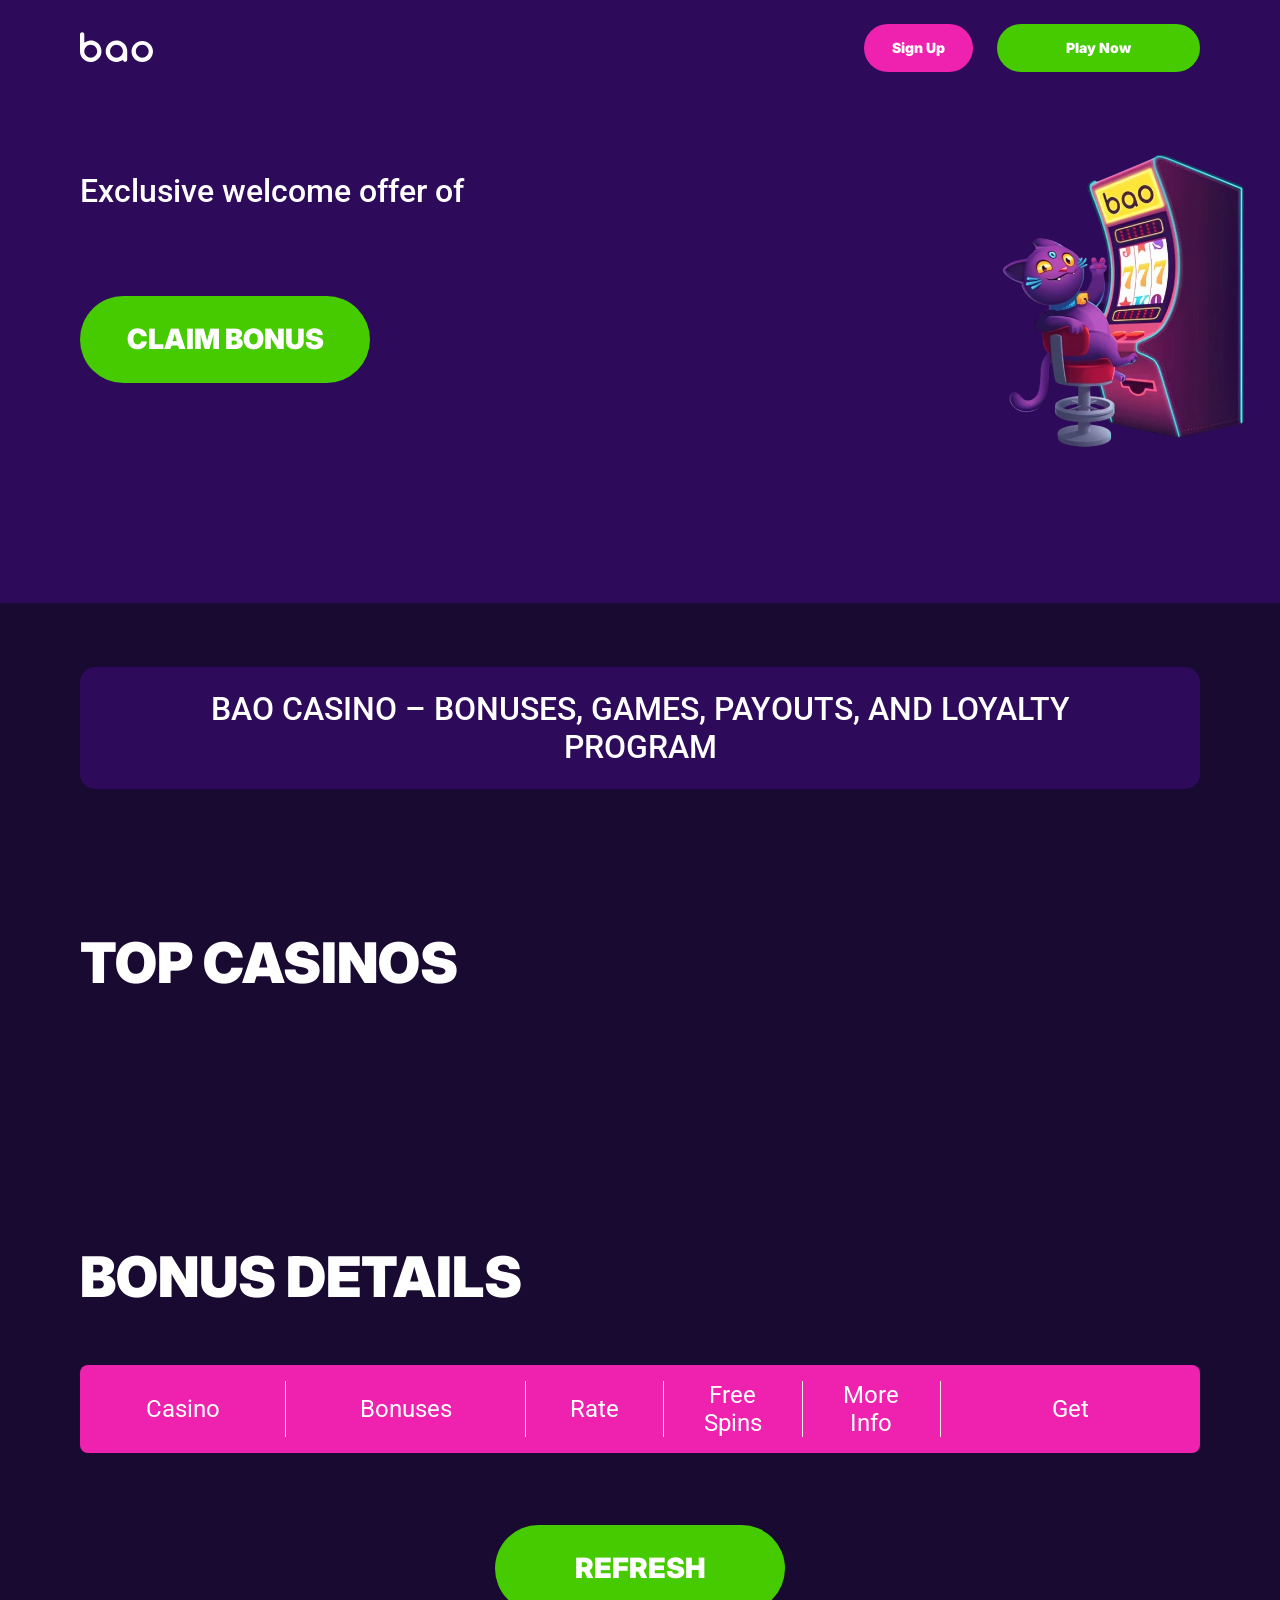
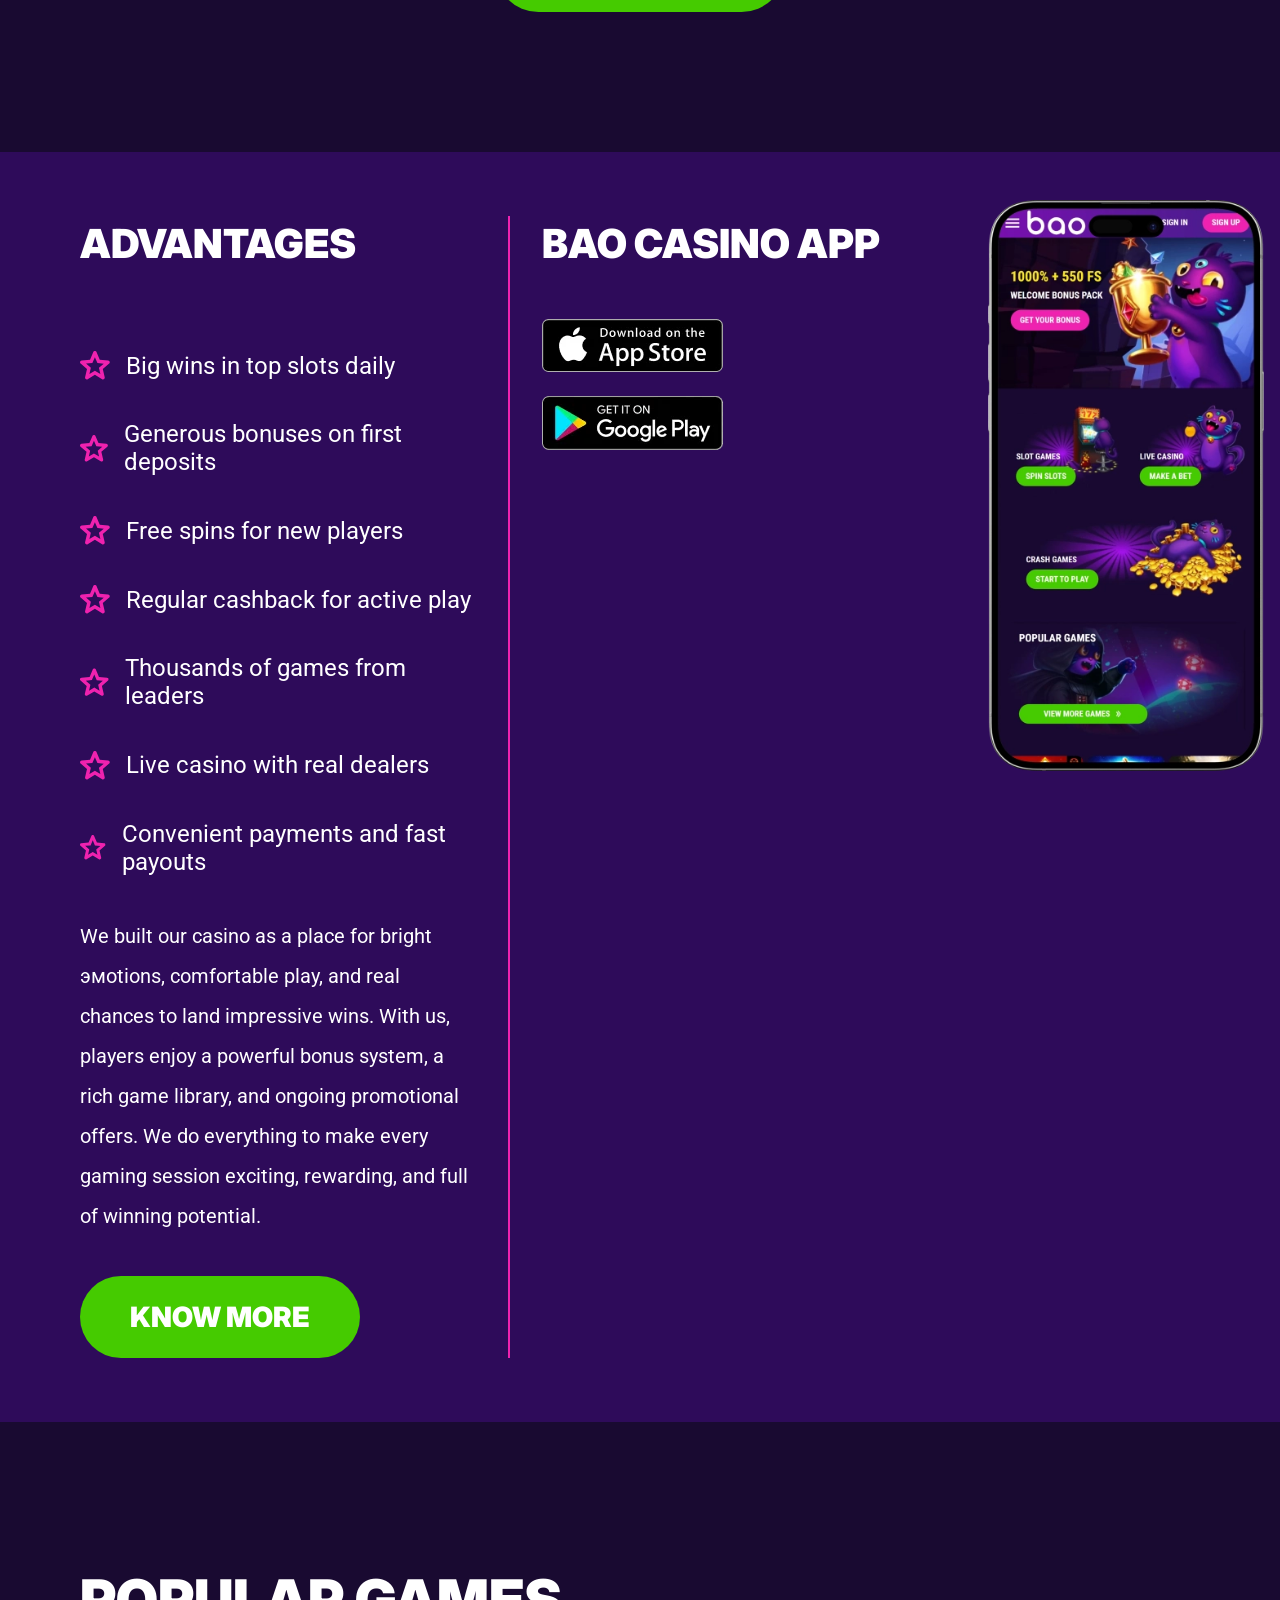
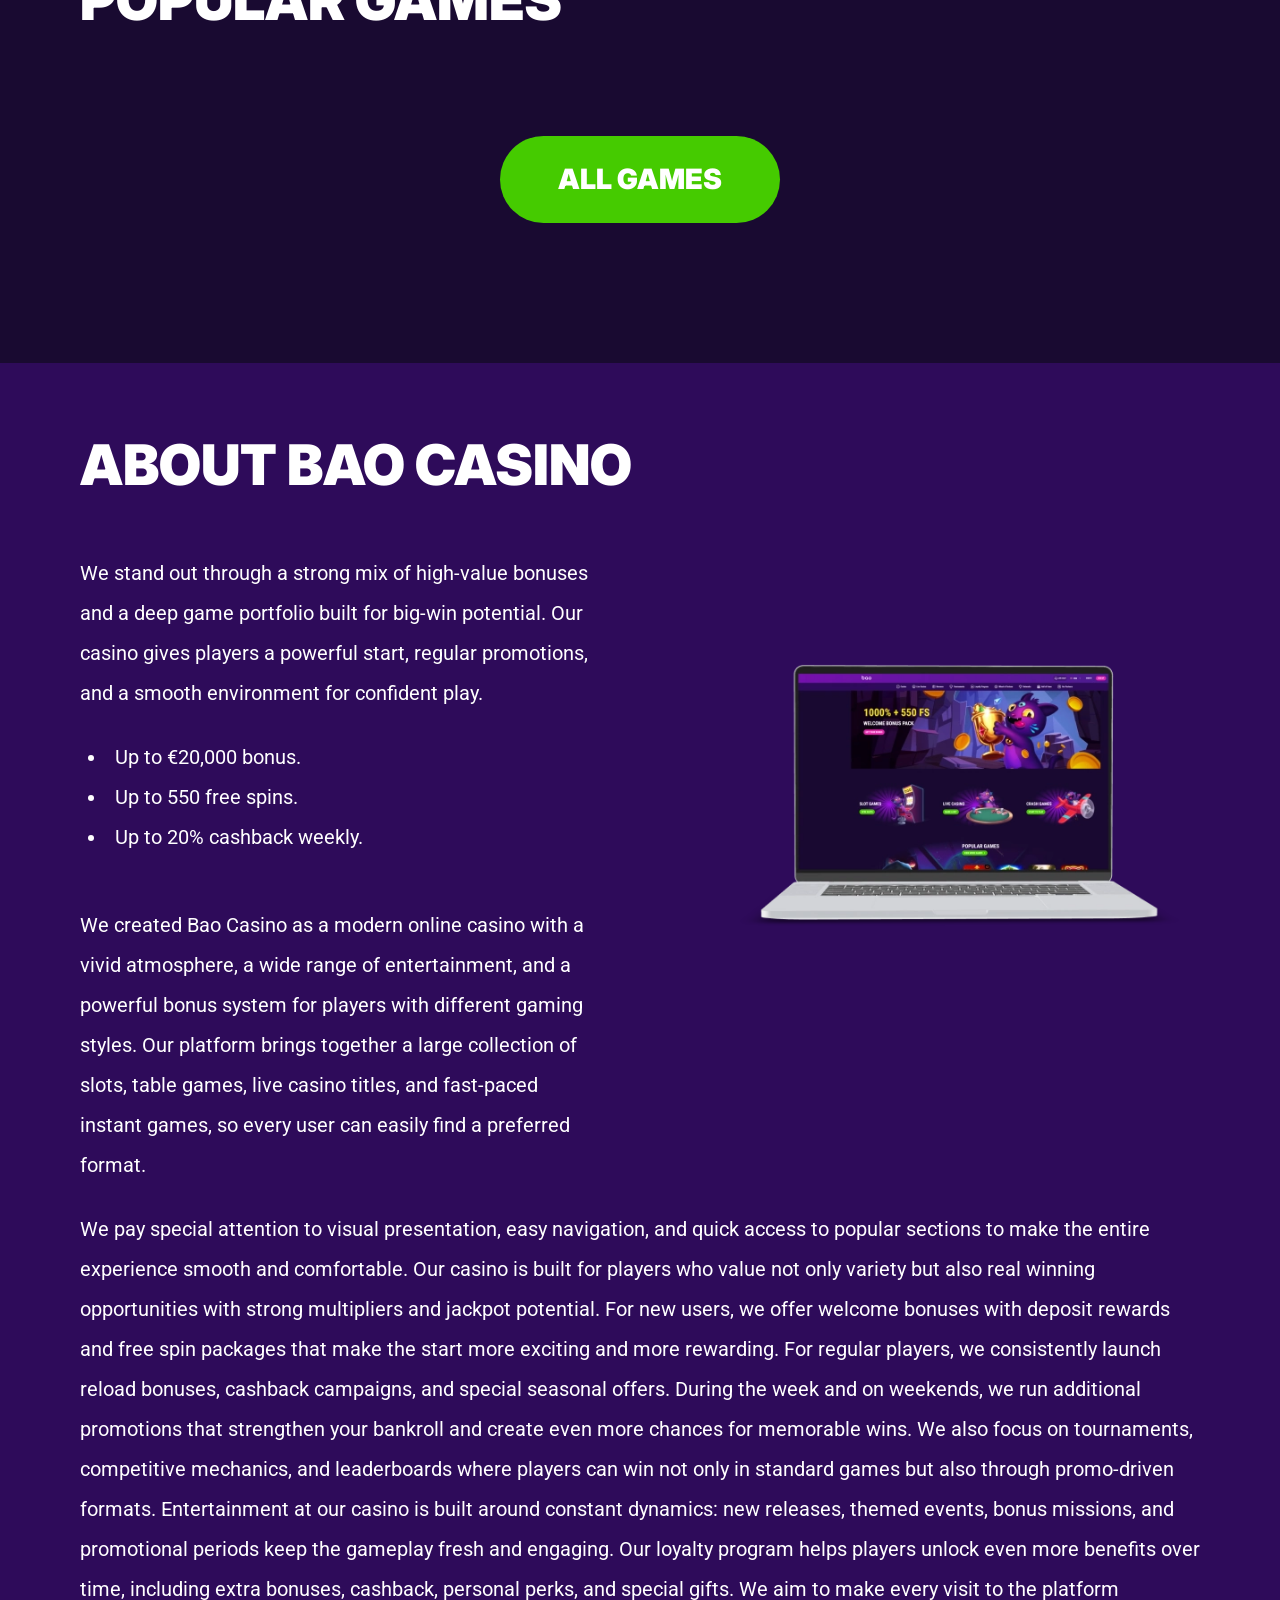
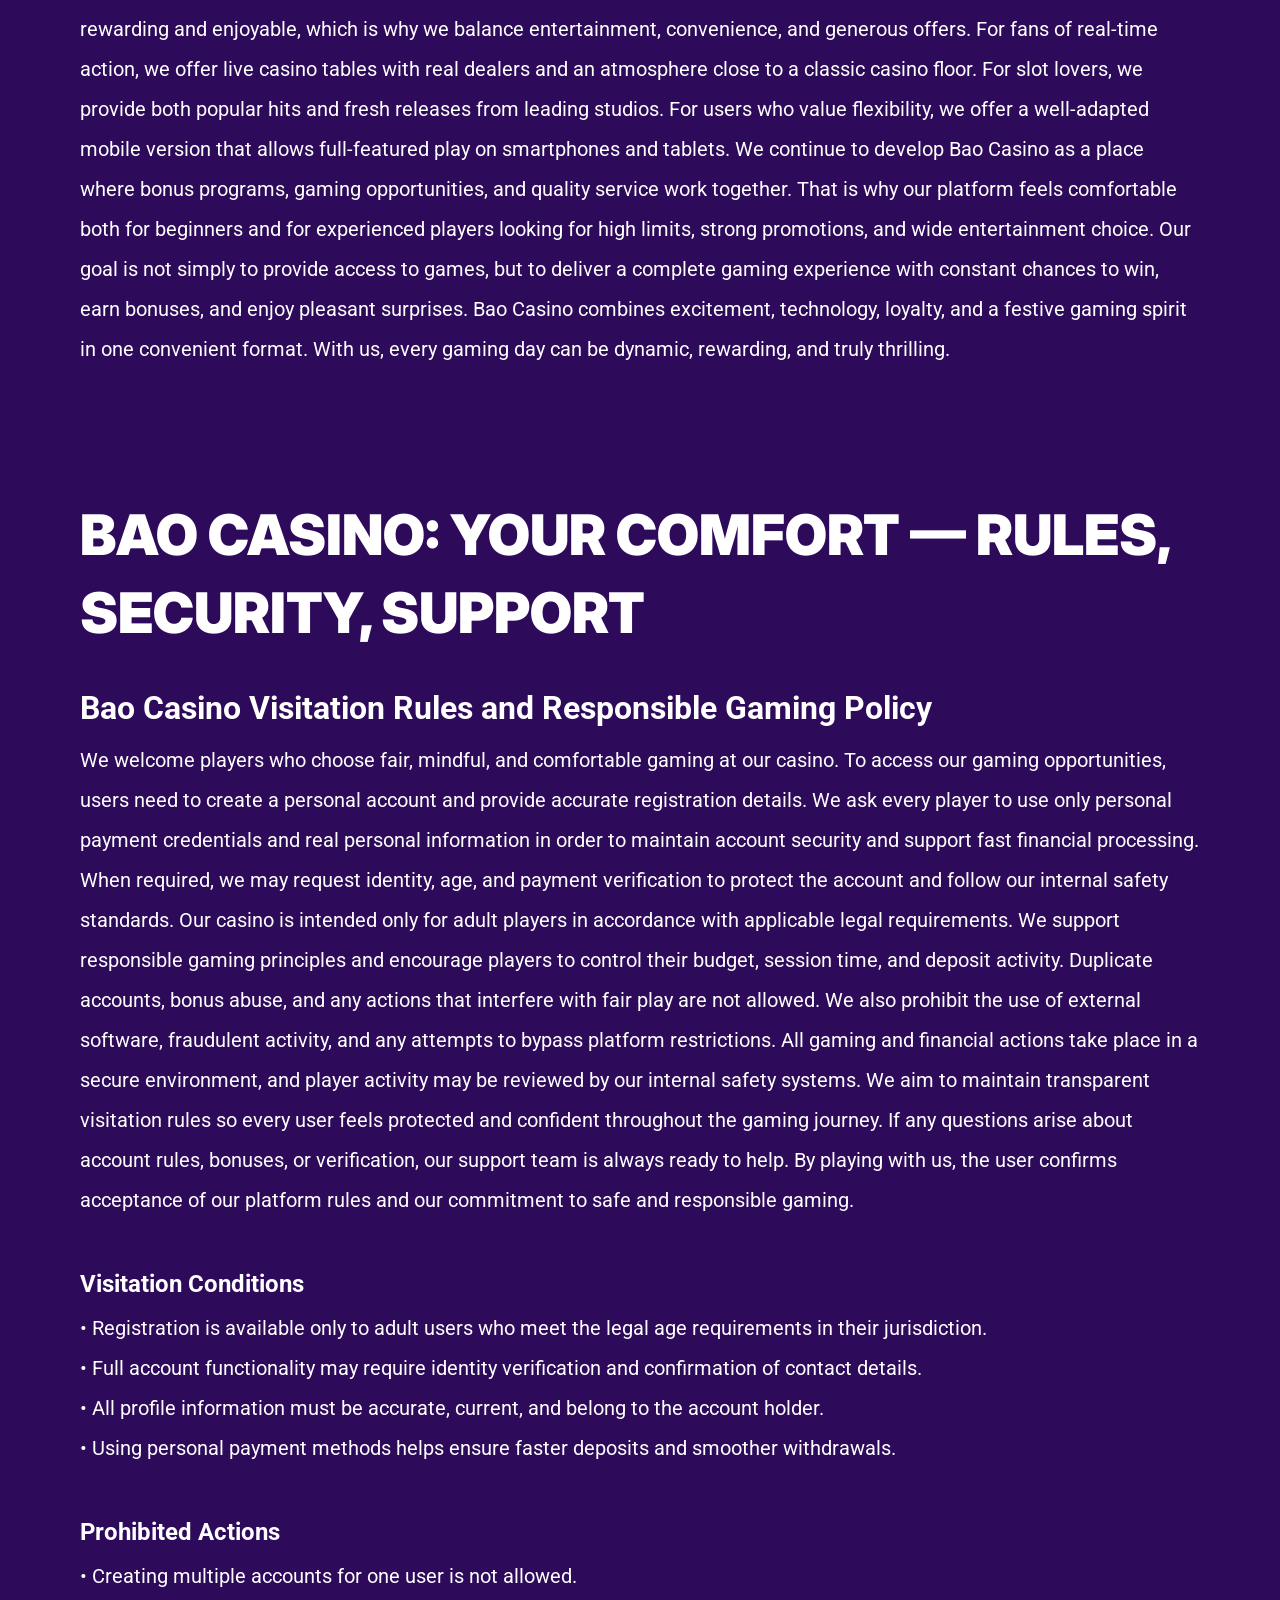
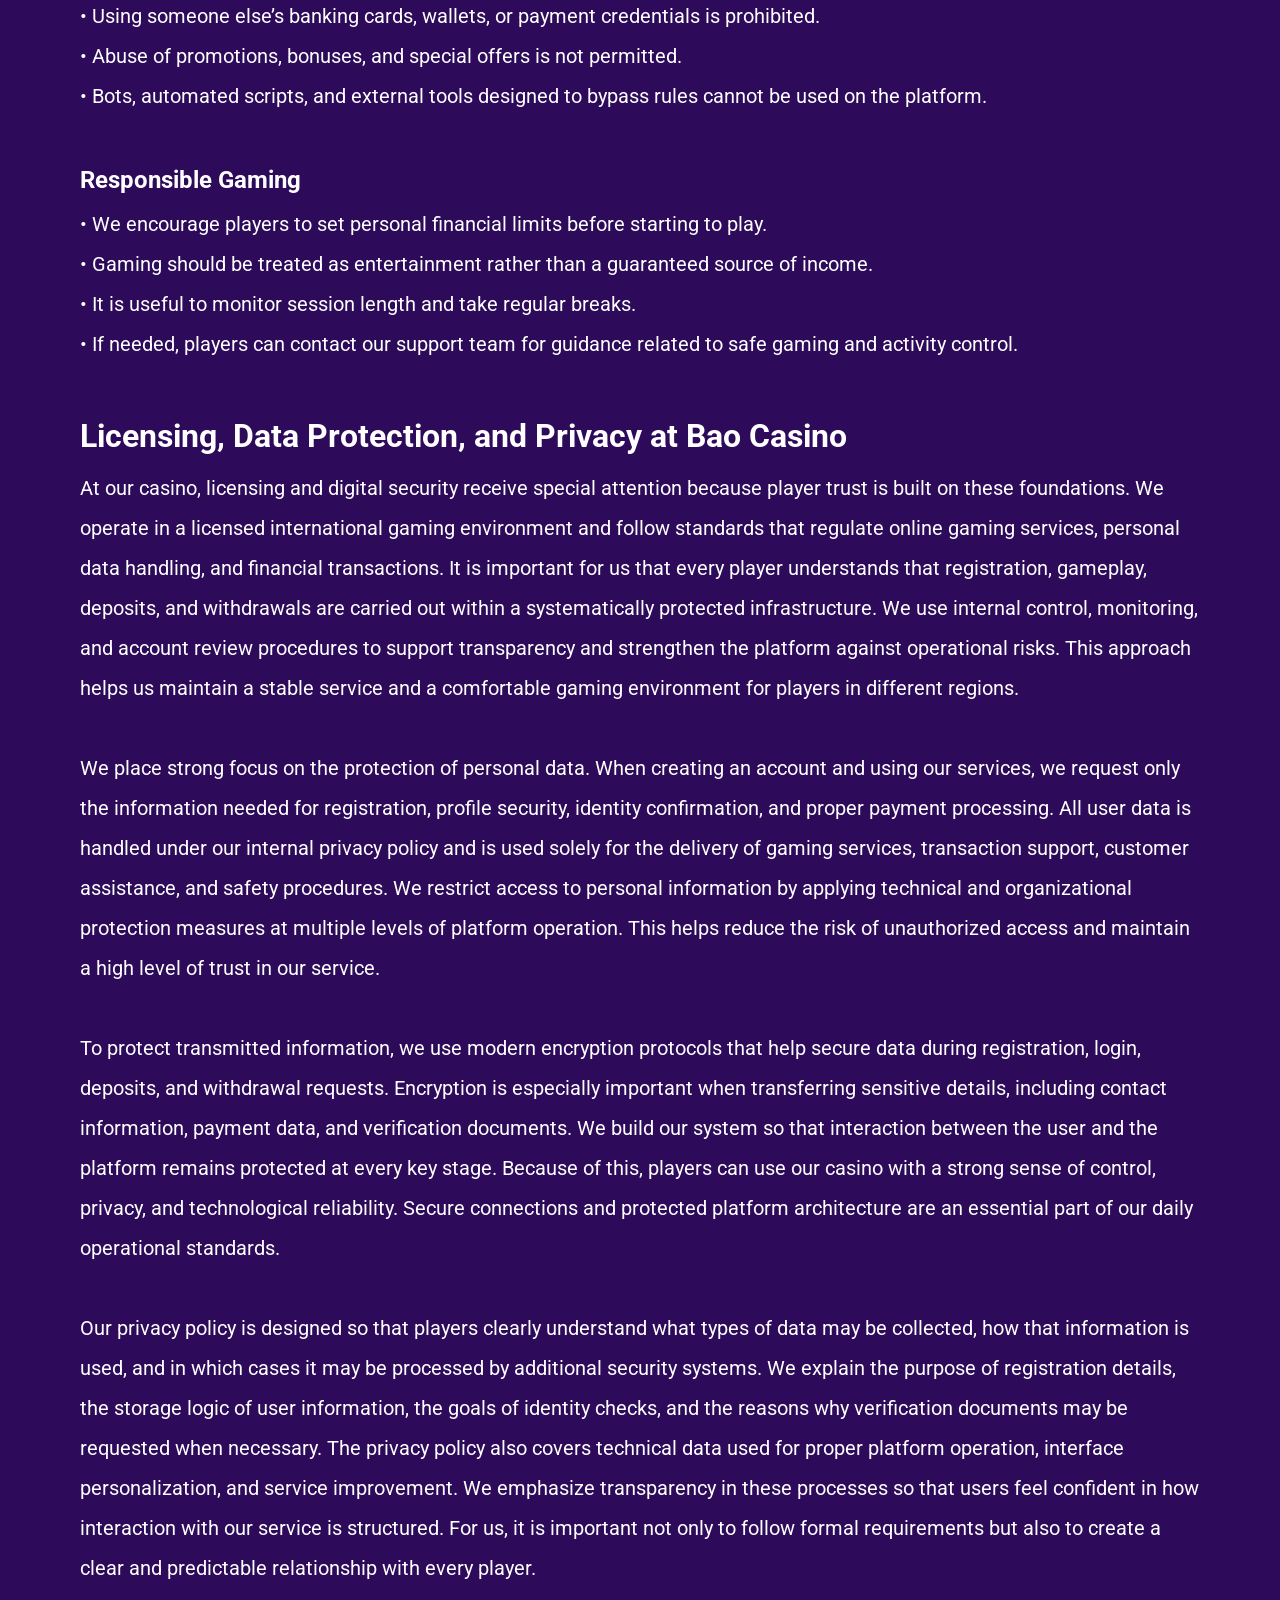
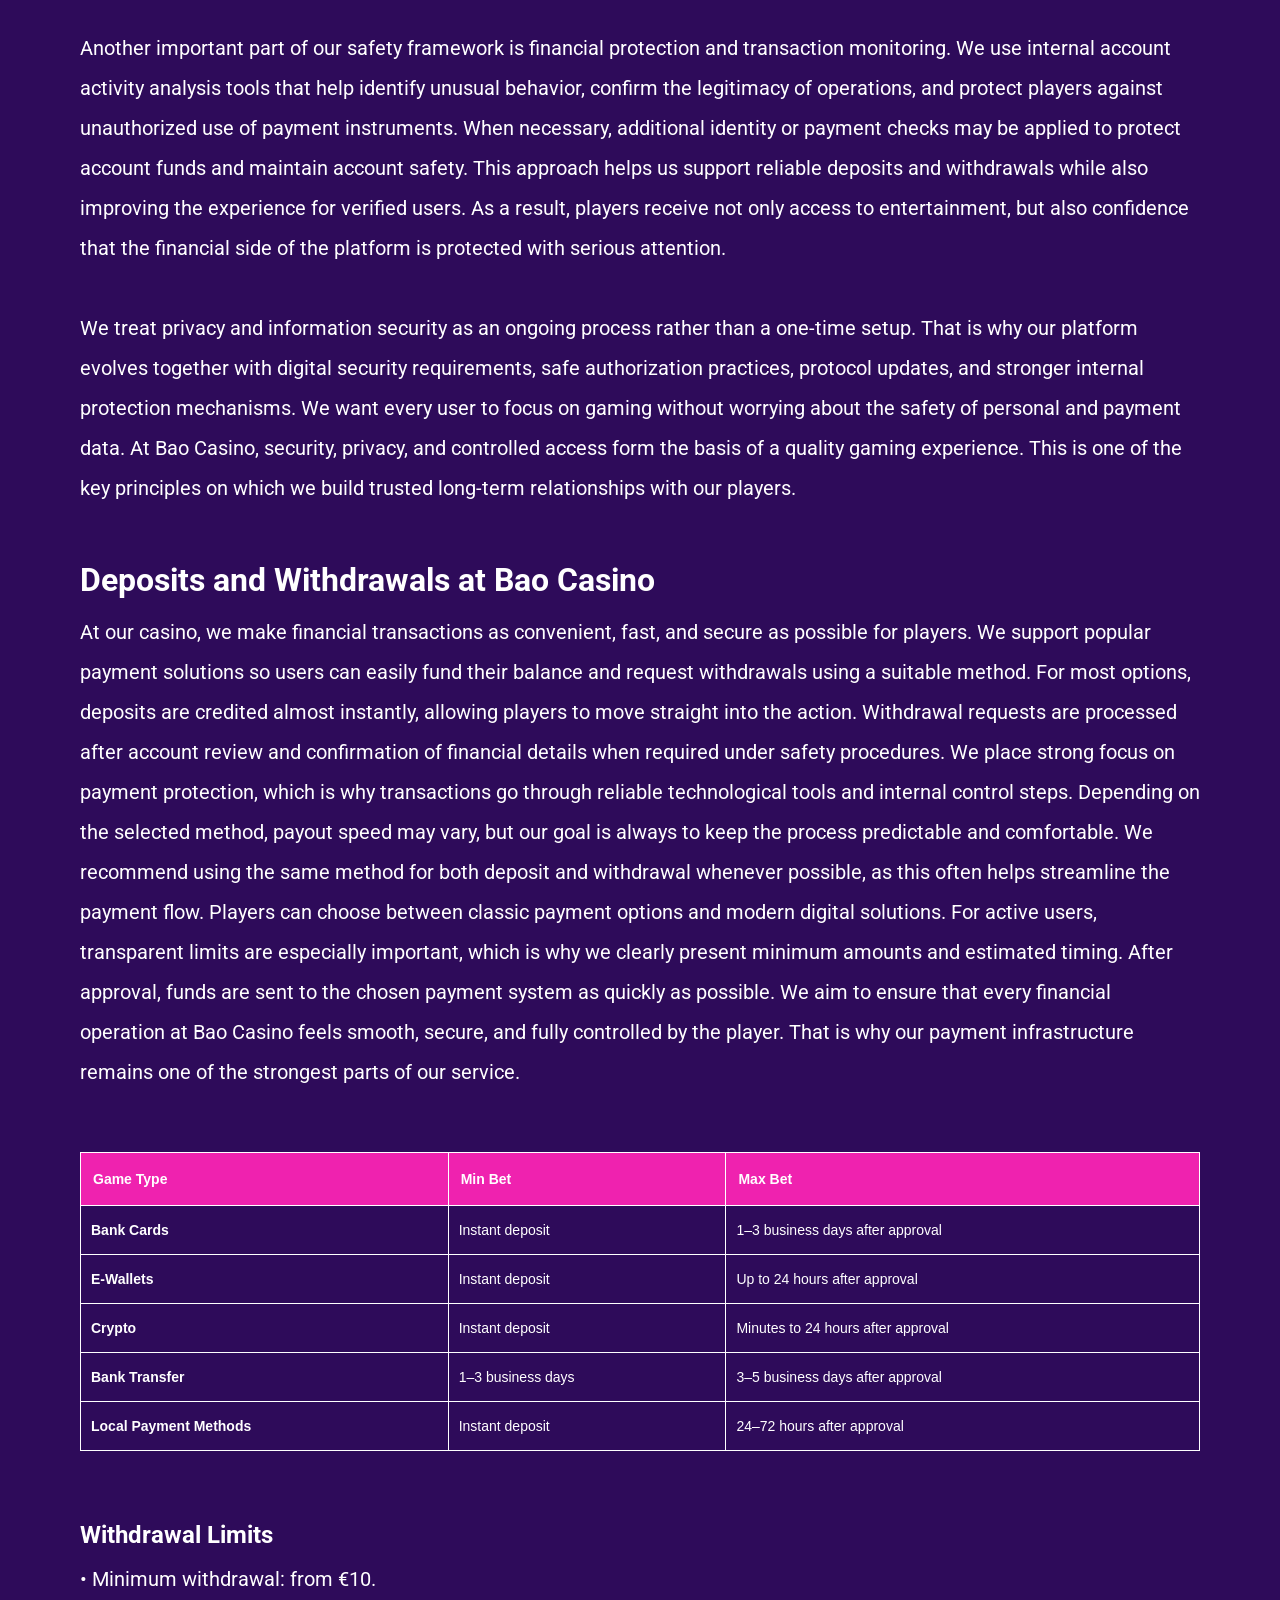
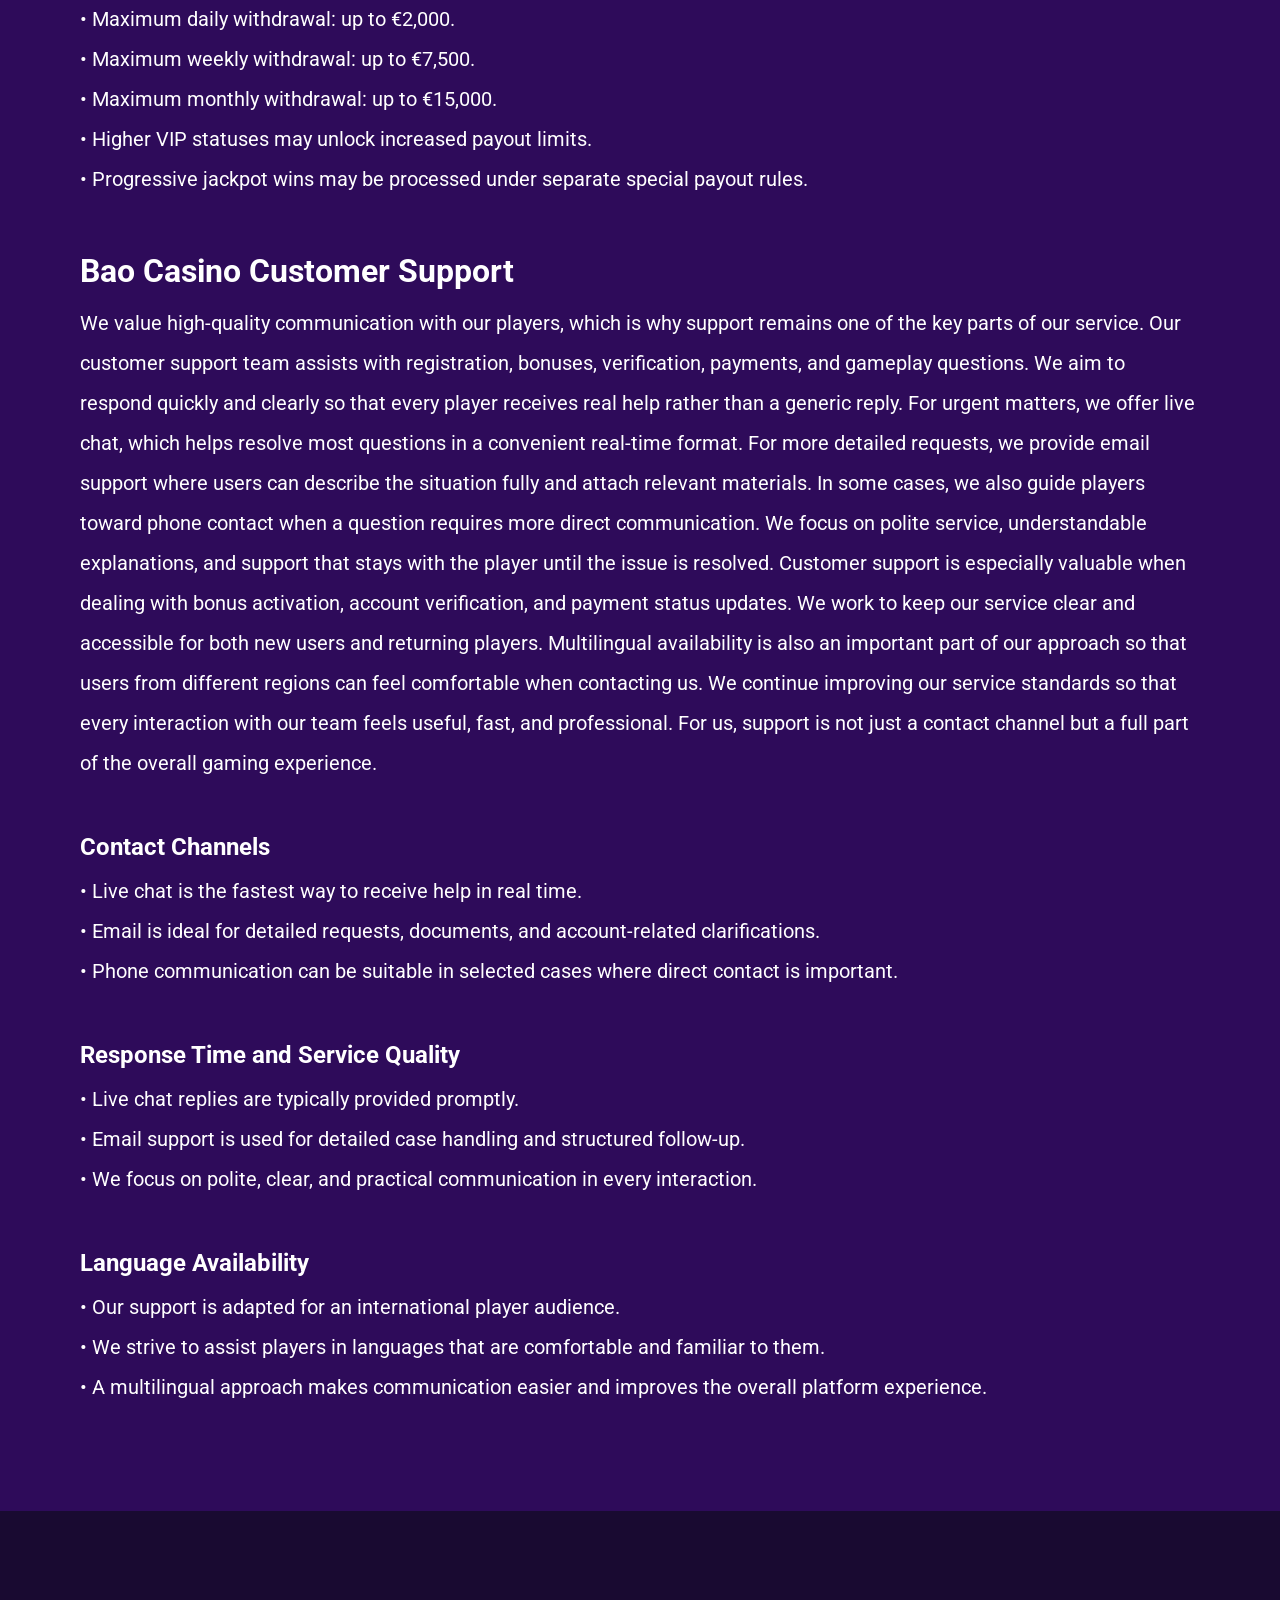
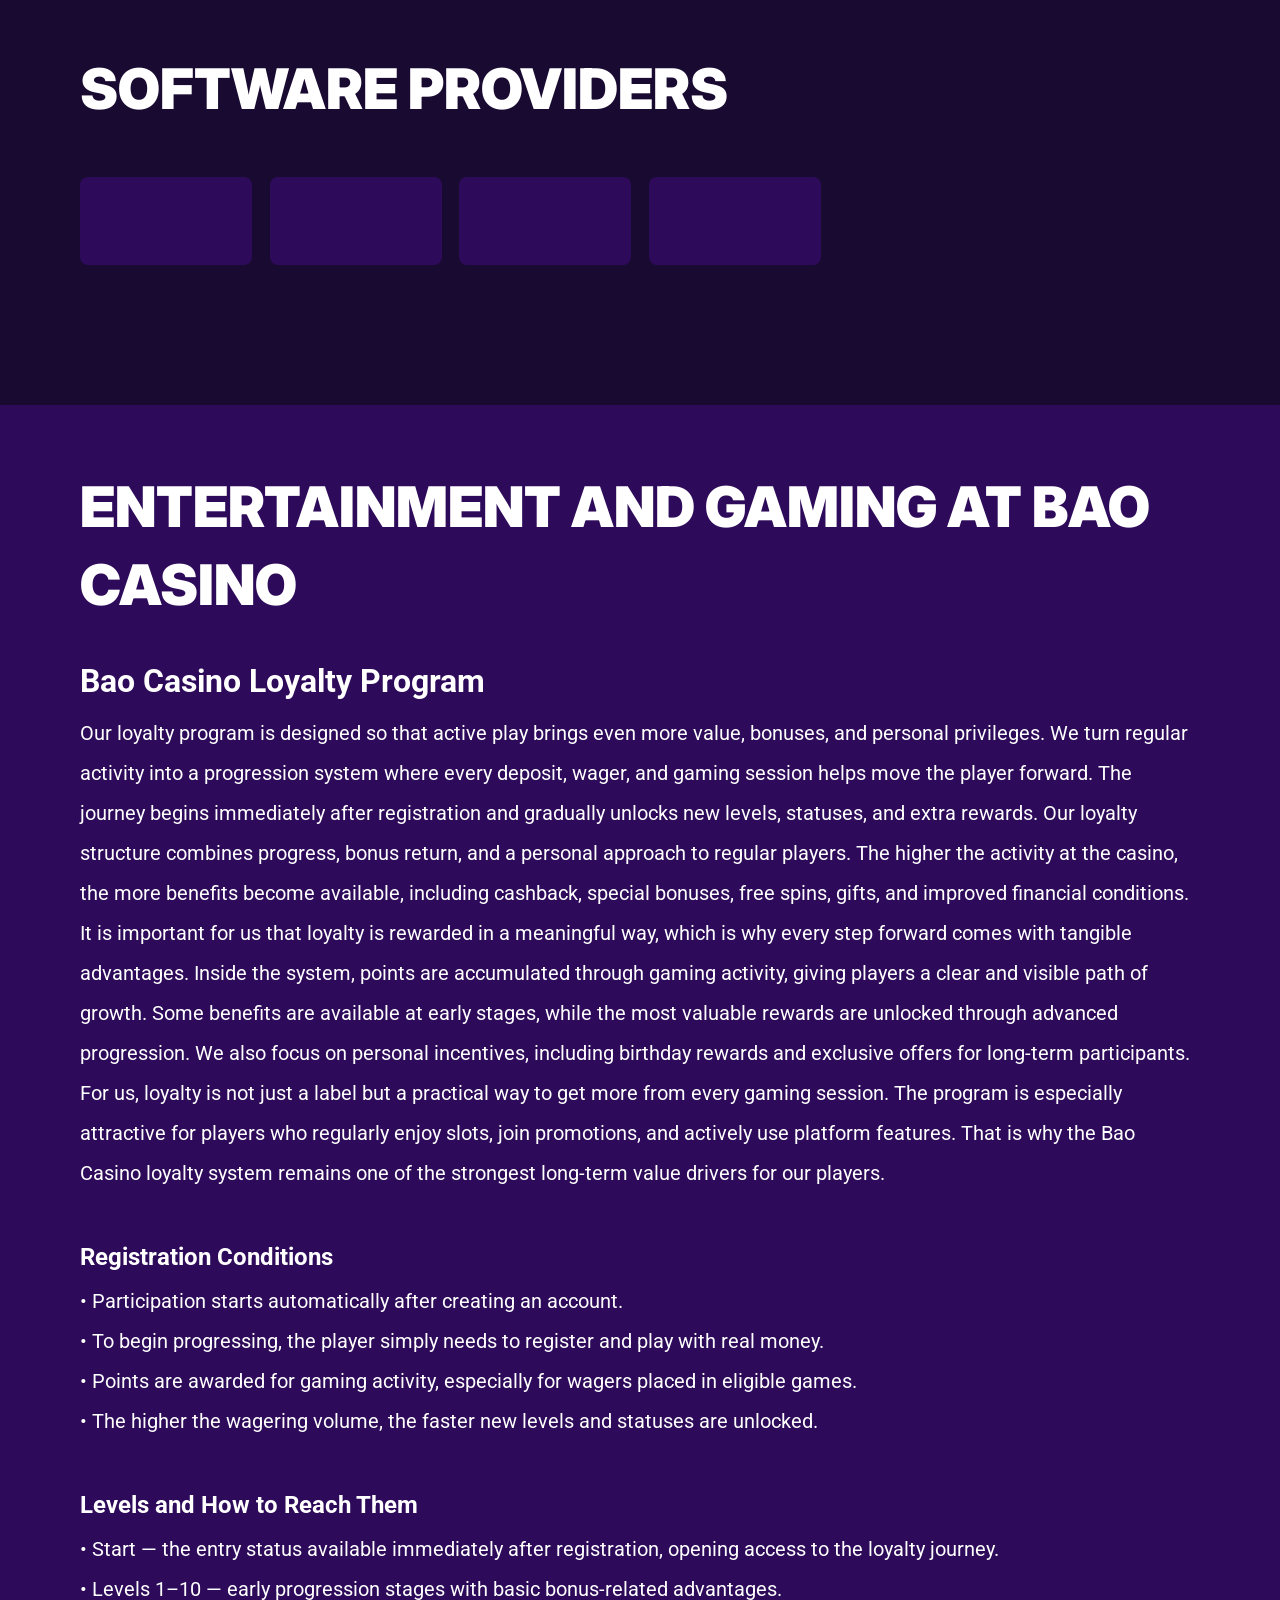
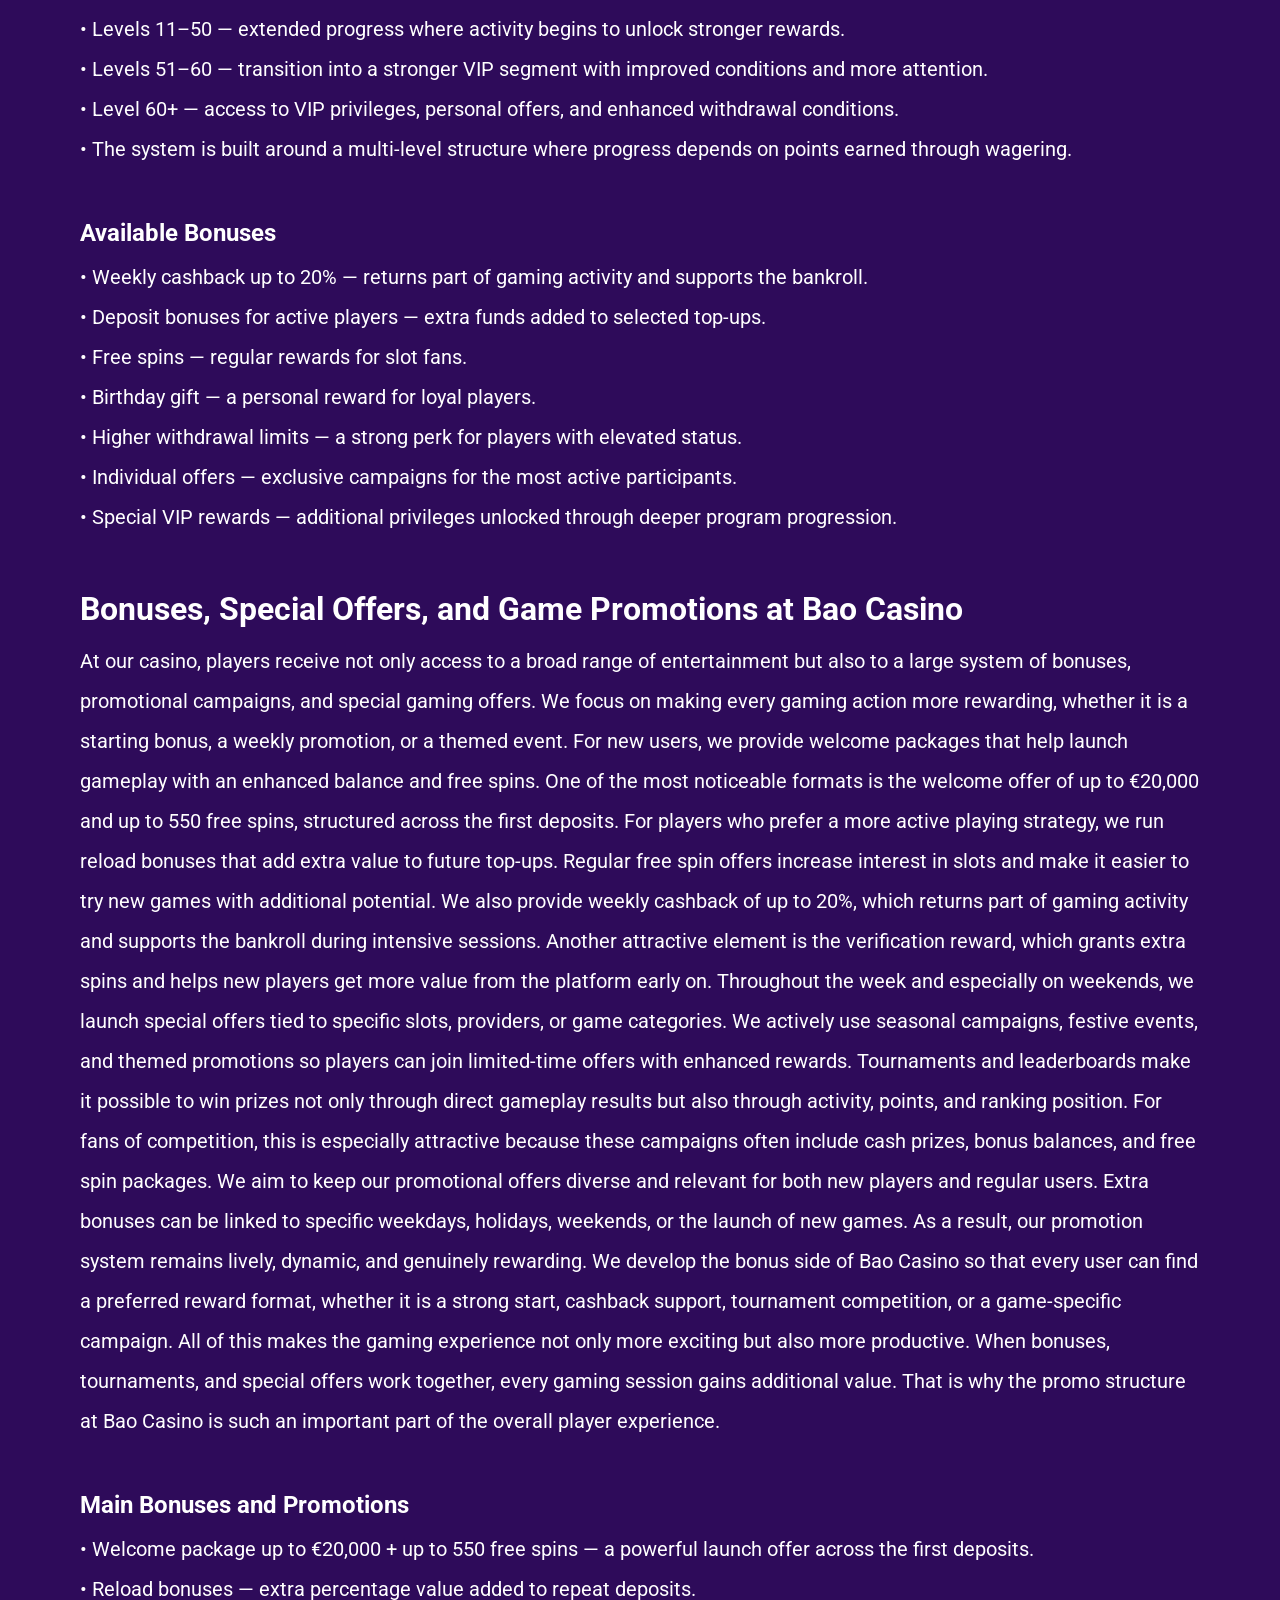
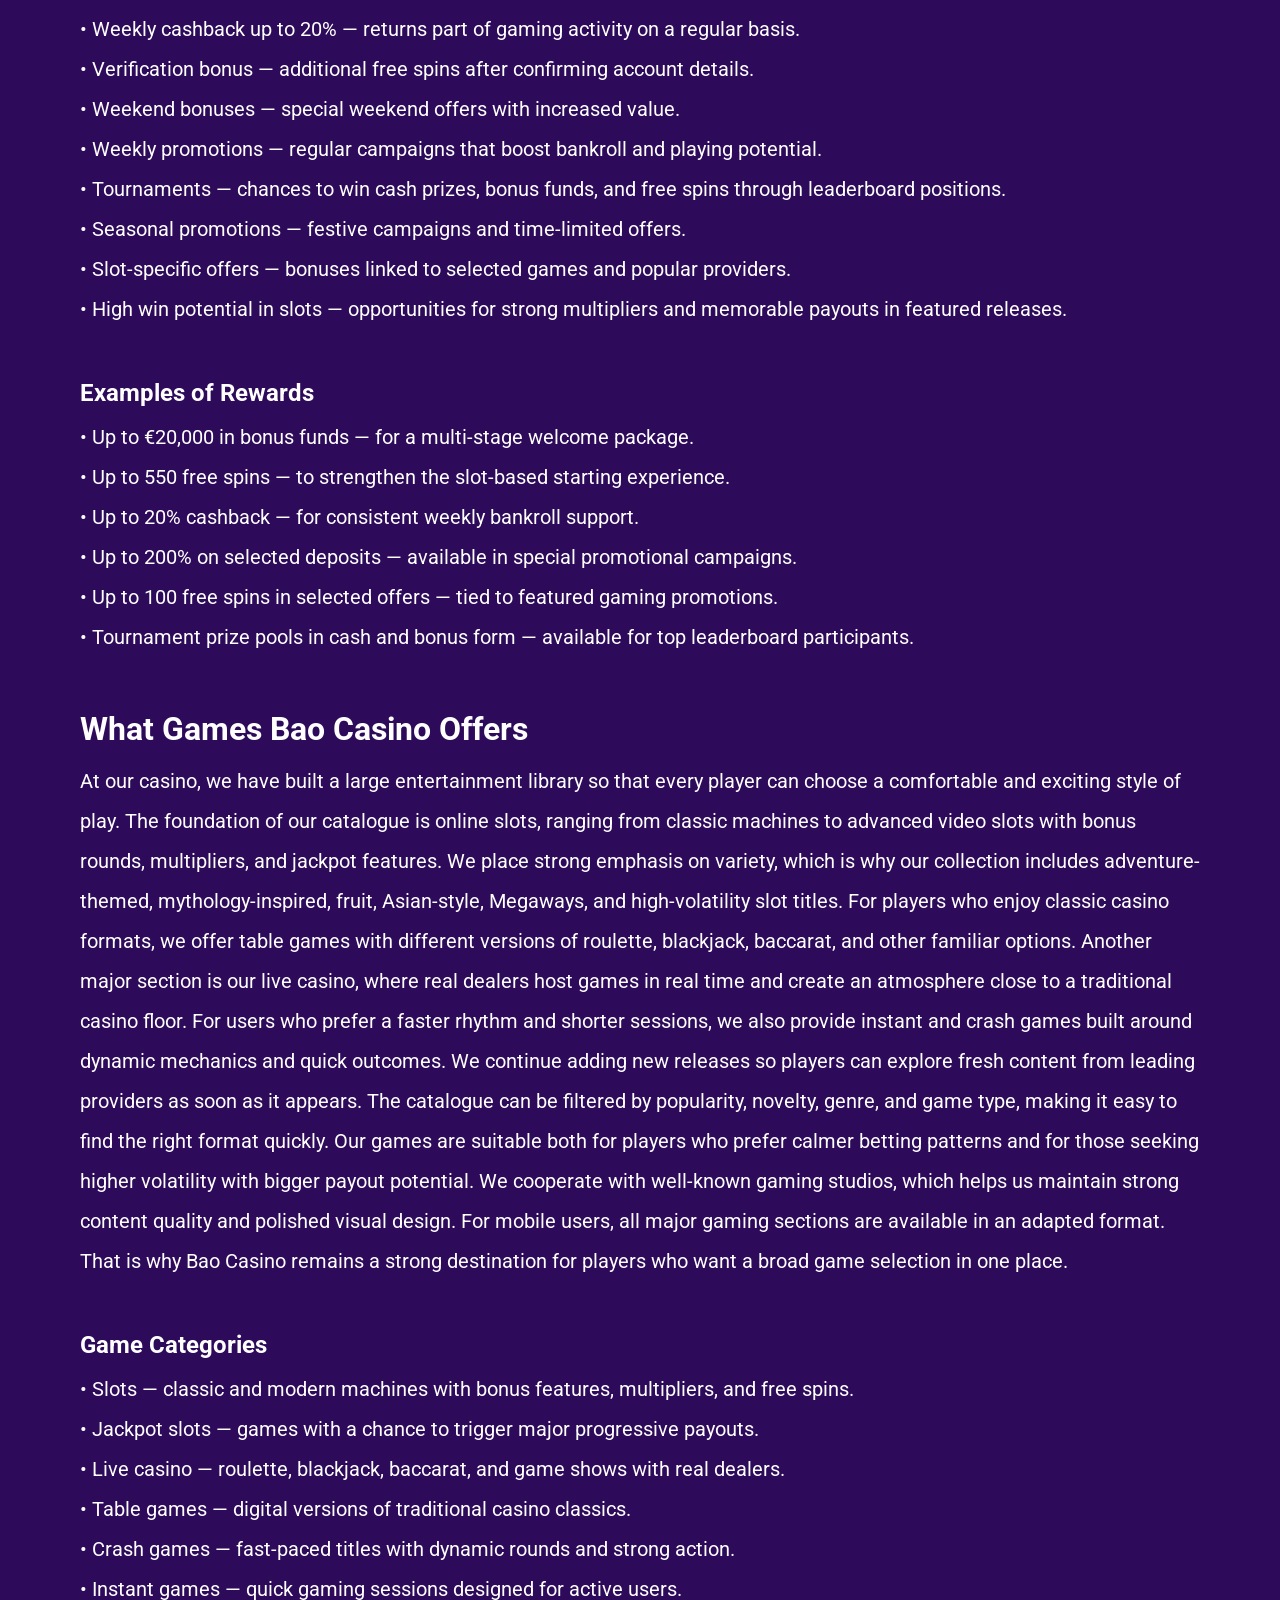
==== index.html @ bcca7039 "Site update" ====
<!DOCTYPE html>
<html lang="en-CA">

<head>
    <meta charset="utf-8">

    <script src="./index.js"></script>

    <link rel="manifest" href="./manifest.json">

    <link rel="preconnect" href="https://fonts.googleapis.com" />
    <link rel="preconnect" href="https://fonts.gstatic.com" crossorigin />

    <!-- Google Fonts -->
    <link
            href="https://fonts.googleapis.com/css2?family=Inter:wght@300;400;500;600;700&display=swap"
            rel="stylesheet"
    />
    <!-- Google Fonts -->

    <!-- Google Fonts -->
    <link
            href="https://fonts.googleapis.com/css2?family=Roboto:wght@300;400;500;600;700&display=swap"
            rel="stylesheet"
    />

    <meta name="viewport" content="width=device-width, initial-scale=1, minimum-scale=1, maximum-scale=2">
    <link rel="preload" as="image" href="_assets/images/1773144891-logo-19.svg" fetchpriority="high">
    <link rel="stylesheet" href="./normalize.css">
    <link rel="stylesheet" href="./index.css">
    <meta name="theme-color" content="">
    <title>Bao Casino: official overview of bonuses, games, tournaments, payouts, and VIP rewards</title>
    <meta name="description"
          content="Bao Casino is a modern online casino with generous bonuses, free spins, thousands of games, live casino tables, fast payouts, tournaments, cashback offers, and a well-developed loyalty program for both new and regular players.">
    <link rel="canonical" href="https://bao-casino-online.com">
    <meta property="og:title" content="Bao Casino: official overview of bonuses, games, tournaments, payouts, and VIP rewards">
    <meta property="og:description"
          content="Bao Casino is a modern online casino with generous bonuses, free spins, thousands of games, live casino tables, fast payouts, tournaments, cashback offers, and a well-developed loyalty program for both new and regular players.">
    <meta property="og:url" content="https://bao-casino-online.com">
    <meta property="og:site_name" content="Bao Casino: official overview of bonuses, games, tournaments, payouts, and VIP rewards">
    <meta property="og:locale" content="en-CA">
    <meta property="og:image" content="_assets/images/1773144908-slots-cr-2-1.webp">
    <meta property="og:image:width" content="1200">
    <meta property="og:image:height" content="630">
    <meta property="og:type" content="website">
    <meta name="twitter:card" content="summary_large_image">
    <meta name="twitter:site" content="bao-casino-online.com">
    <meta name="twitter:title" content="Bao Casino: official overview of bonuses, games, tournaments, payouts, and VIP rewards">
    <meta name="twitter:description"
          content="Bao Casino is a modern online casino with generous bonuses, free spins, thousands of games, live casino tables, fast payouts, tournaments, cashback offers, and a well-developed loyalty program for both new and regular players.">
    <meta name="twitter:image" content="_assets/images/1773144908-slots-cr-2-1.webp">
    <meta name="twitter:image:width" content="1200">
    <meta name="twitter:image:height" content="630">
    <link rel="icon" href="_assets/images/1773144913-favicon-55.webp" type="image/x-icon" sizes="16x16">
    <meta name="language" content="en-CA">

    <link rel="apple-touch-icon" href="_assets/images/1773144886-favicon-55.webp" sizes="96x96">
    <link rel="icon" href="_assets/images/1773144886-favicon-55.webp" type="image/webp" sizes="192x192">

    <link rel="preload" href="_assets/images/1773144933-slots-cr-2-1.webp" as="image" fetchpriority="high">

    <link rel="alternate" hreflang="x-default" href="https://bao-casino-online.com" />
    <link rel="alternate" hreflang="en" href="https://bao-casino-online.com" />
</head>

<body>
<svg
        style="display: none"
        xmlns="http://www.w3.org/2000/svg"
        width="1em"
        height="1em"
        viewBox="0 0 256 256"
>
    <symbol id="minus-icon" viewBox="0 0 256 256">
        <path
                fill="#EF22AF"
                d="M228 128a12 12 0 0 1-12 12H40a12 12 0 0 1 0-24h176a12 12 0 0 1 12 12"
        />
    </symbol>
</svg>

<svg
        style="display: none"
        xmlns="http://www.w3.org/2000/svg"
        width="1em"
        height="1em"
        viewBox="0 0 32 32"
>
    <symbol id="globe-icon" viewBox="0 0 32 32">
        <path
                fill="#45CB00"
                d="M32.032 16c0-8.501-6.677-15.472-15.072-15.969-0.173-0.019-0.346-0.032-0.523-0.032-0.052 0-0.104 0.005-0.156 0.007-0.093-0.002-0.186-0.007-0.281-0.007-8.84 0-16.032 7.178-16.032 16.001s7.192 16.001 16.032 16.001c0.094 0 0.188-0.006 0.281-0.008 0.052 0.002 0.104 0.008 0.156 0.008 0.176 0 0.349-0.012 0.523-0.032 8.395-0.497 15.072-7.468 15.072-15.969zM29.049 21.151c-0.551-0.16-1.935-0.507-4.377-0.794 0.202-1.381 0.313-2.84 0.313-4.357 0-1.196-0.069-2.354-0.197-3.469 3.094-0.37 4.45-0.835 4.54-0.867l-0.372-1.050c0.695 1.659 1.080 3.478 1.080 5.386 0 1.818-0.352 3.555-0.987 5.151zM8.921 16c0-1.119 0.074-2.212 0.21-3.263 1.621 0.127 3.561 0.222 5.839 0.243v6.939c-2.219 0.021-4.114 0.111-5.709 0.234-0.22-1.319-0.34-2.715-0.34-4.154zM16.967 2.132c2.452 0.711 4.552 4.115 5.492 8.628-1.512 0.12-3.332 0.209-5.492 0.229v-8.857zM14.971 2.156v8.832c-2.136-0.021-3.965-0.109-5.502-0.226 0.96-4.457 3.076-7.836 5.502-8.606zM14.971 21.913l0 7.929c-2.263-0.718-4.256-3.705-5.293-7.719 1.492-0.11 3.253-0.189 5.292-0.21zM16.967 29.868l-0-7.955c2.061 0.020 3.814 0.102 5.288 0.217-1.019 4.067-3 7.076-5.288 7.738zM16.967 19.92l0-6.939c2.291-0.021 4.218-0.118 5.818-0.25 0.131 1.053 0.203 2.147 0.203 3.268 0 1.442-0.116 2.84-0.329 4.16-1.575-0.128-3.462-0.219-5.692-0.24zM28.588 9.81c-0.302 0.094-1.564 0.453-4.094 0.751-0.564-2.998-1.584-5.561-2.91-7.412 3.048 1.325 5.535 3.697 7.005 6.661zM11.213 2.831c-1.632 1.873-2.963 4.568-3.691 7.754-2.265-0.245-3.623-0.534-4.166-0.665 1.585-3.27 4.407-5.836 7.856-7.088zM2.614 11.787c0.385 0.104 1.841 0.467 4.549 0.766-0.155 1.107-0.24 2.26-0.24 3.447 0 1.509 0.136 2.96 0.383 4.334-2.325 0.251-3.755 0.552-4.396 0.706-0.607-1.566-0.944-3.264-0.944-5.041 0-1.467 0.228-2.883 0.649-4.213zM3.784 22.886c0.727-0.154 2.029-0.39 3.956-0.591 0.759 2.803 1.993 5.175 3.473 6.874-3.16-1.148-5.79-3.398-7.429-6.282v0zM21.583 28.849c1.195-1.665 2.14-3.907 2.728-6.525 1.982 0.227 3.226 0.494 3.853 0.652-1.5 2.596-3.808 4.669-6.581 5.873z">
        </path>
    </symbol>
</svg>

<svg width="32" height="31" viewBox="0 0 32 31" fill="none" xmlns="http://www.w3.org/2000/svg">
    <symbol id="star-icon" viewBox="0 0 32 31">
        <path d="M10.0431 24.5932L15.8898 21.0667L21.7365 24.6396L20.2052 17.9577L25.3559 13.5031L18.5811 12.8999L15.8898 6.58913L13.1985 12.8535L6.42371 13.4567L11.5744 17.9577L10.0431 24.5932ZM15.8898 25.4285L8.187 30.0687C7.84672 30.2853 7.49096 30.3781 7.11975 30.3471C6.74853 30.3162 6.42371 30.1925 6.1453 29.9759C5.86688 29.7594 5.65034 29.489 5.49566 29.1648C5.34099 28.8406 5.31005 28.4768 5.40286 28.0734L7.44456 19.3034L0.623417 13.4103C0.314068 13.1319 0.121034 12.8145 0.0443157 12.4581C-0.0324028 12.1017 -0.00951111 11.754 0.112991 11.415C0.235493 11.0759 0.421103 10.7975 0.669819 10.5797C0.918536 10.362 1.25882 10.2227 1.69067 10.1621L10.6927 9.37327L14.1729 1.11366C14.3276 0.742438 14.5676 0.464023 14.8931 0.278414C15.2185 0.0928044 15.5507 0 15.8898 0C16.2288 0 16.5611 0.0928044 16.8865 0.278414C17.2119 0.464023 17.452 0.742438 17.6067 1.11366L21.0869 9.37327L30.0889 10.1621C30.522 10.224 30.8623 10.3632 31.1098 10.5797C31.3572 10.7963 31.5428 11.0747 31.6666 11.415C31.7903 11.7553 31.8138 12.1036 31.7371 12.46C31.6604 12.8163 31.4667 13.1331 31.1562 13.4103L24.335 19.3034L26.3767 28.0734C26.4695 28.4756 26.4386 28.8394 26.2839 29.1648C26.1292 29.4902 25.9127 29.7606 25.6343 29.9759C25.3559 30.1912 25.0311 30.315 24.6598 30.3471C24.2886 30.3793 23.9329 30.2865 23.5926 30.0687L15.8898 25.4285Z" fill="#EF22AF"/>
    </symbol>
</svg>

<svg
        xmlns="http://www.w3.org/2000/svg"
        width="1em"
        height="1em"
        viewBox="0 0 256 256"
>
    <symbol id="plus-icon" viewBox="0 0 256 256">
        <path
                fill="#EF22AF"
                d="M228 128a12 12 0 0 1-12 12h-76v76a12 12 0 0 1-24 0v-76H40a12 12 0 0 1 0-24h76V40a12 12 0 0 1 24 0v76h76a12 12 0 0 1 12 12"
        />
    </symbol>
</svg>

<svg
        width="33"
        height="32"
        viewBox="0 0 33 32"
        fill="none"
        xmlns="http://www.w3.org/2000/svg"
>
    <symbol id="play-icon" viewBox="0 0 33 32">
        <path
                d="M16.8334 0.0786133C7.9606 0.0786133 0.767578 7.20678 0.767578 15.9998C0.767578 24.7929 7.9606 31.921 16.8334 31.921C25.7061 31.921 32.8992 24.7929 32.8992 15.9998C32.8992 7.20678 25.7061 0.0786133 16.8334 0.0786133ZM22.3861 16.8438L14.3532 21.8192C14.1907 21.9197 14.0059 21.9703 13.821 21.9703C13.6536 21.9703 13.4859 21.929 13.3342 21.8454C13.015 21.67 12.8169 21.3372 12.8169 20.9752V11.0244C12.8169 10.6625 13.015 10.3296 13.3342 10.1543C13.6533 9.97788 14.0436 9.98857 14.3532 10.1805L22.3861 15.1559C22.6796 15.3381 22.858 15.6568 22.858 15.9998C22.858 16.3428 22.6796 16.6616 22.3861 16.8438Z"
                fill="#45CB00"
        />
    </symbol>
</svg>

<svg
        width="20"
        height="20"
        viewBox="0 0 20 20"
        fill="none"
        xmlns="http://www.w3.org/2000/svg"
>
    <symbol id="information-outline" viewBox="0 0 20 20">
        <path
                d="M9 7H11V5H9V7ZM10 18C5.59 18 2 14.41 2 10C2 5.59 5.59 2 10 2C14.41 2 18 5.59 18 10C18 14.41 14.41 18 10 18ZM10 0C8.68678 0 7.38642 0.258658 6.17317 0.761205C4.95991 1.26375 3.85752 2.00035 2.92893 2.92893C1.05357 4.8043 0 7.34784 0 10C0 12.6522 1.05357 15.1957 2.92893 17.0711C3.85752 17.9997 4.95991 18.7362 6.17317 19.2388C7.38642 19.7413 8.68678 20 10 20C12.6522 20 15.1957 18.9464 17.0711 17.0711C18.9464 15.1957 20 12.6522 20 10C20 8.68678 19.7413 7.38642 19.2388 6.17317C18.7362 4.95991 17.9997 3.85752 17.0711 2.92893C16.1425 2.00035 15.0401 1.26375 13.8268 0.761205C12.6136 0.258658 11.3132 0 10 0ZM9 15H11V9H9V15Z"
                fill="#ffffff"
        />
    </symbol>
</svg>

<div class="wrapper">
    <header class="header" id="top">
        <div class="headerBlock">
            <div class="headerLogoContainer"><a href="https://bao-casino-online.com" aria-label="Main page"><img class="header__logo logo"
                                                                                                     src="_assets/images/1773144891-logo-19.svg" alt="Bao Casino Logo" /></a></div>
            <ul class="nav__list">
                <li class="nav__item"><a class="nav__link" target="_blank" href="casino.html?id=example-offer-id"
                                         aria-label="Sign Up" id="navSignUp"> Sign Up </a></li>
                <li class="nav__item nav__itemLarge"><a class="nav__link nav__linkLarge" target="_blank"
                                                        href="casino.html?id=example-offer-id" aria-label="Play Now" id="navPlayNow"> Play Now </a>
                </li>
            </ul>
        </div>
    </header>
    <main class="main">
        <section class="heroContainer">
            <div class="hero">
                <div class="heroBlock block">
                    <div class="heroGroup">
                        <div class="heroTextGroup">
                            <p class="heroText heroTextDesktop">Exclusive welcome offer of</p>
                            <p class="heroText heroTextMobile">Exclusive welcome bonus of</p>
                            <p class="heroText heroTextBonus" id="bonusText"></p>
                        </div><a target="_blank" class="heroLink" id="bonusLink" href="/" aria-label="Play game"><span
                            class="heroButton btn btn--large">Claim Bonus</span></a>
                    </div>
                </div>
            </div>
            <div class="heroUnder">
                <h1 class="heroText heroMainTitle">Bao Casino – Bonuses, Games, Payouts, and Loyalty Program</h1>
            </div>
        </section>
        <div class="bonusesCircleContainer">
            <section class="topCasino">
                <div class="container">
                    <div class="topCasinoBlock block">
                        <h2 class="topCasinoTitle title"><span>Top Casinos <span id="countryName"></span></span>
                        </h2>
                        <div class="topCasinoGroup" id="casinoCardContainer">
                            <!-- Casino cards will be dynamically inserted here --></div><button
                            class="topCasinoButton btn btn--large" id="showMoreButton"> All Casino </button>
                    </div>
                </div>
            </section>
            <section class="bonusDetails" id="bonuses">
                <div class="container">
                    <div class="bonusDetailsBlock block">
                        <h2 class="bonusDetailsTitle title"><span>Bonus Details</span></h2>
                        <div class="bonusDetailsGroup">
                            <div class="bonusTable">
                                <div class="bogradientContainer">
                                    <div class="bonusTableRow bonusTableHeader">
                                        <div class="bonusTableHead">
                                            <p class="bonusHeaderText bonusHeaderCasino">Casino</p>
                                        </div>
                                        <div class="bonusTableHead">
                                            <p class="bonusHeaderText bonusDetailsWelcome">Bonuses</p>
                                        </div>
                                        <div class="bonusTableHead">
                                            <p class="bonusHeaderText">Rate</p>
                                        </div>
                                        <div class="bonusTableHead">
                                            <p class="bonusHeaderText bonusHeaderTextSpins">Free Spins</p>
                                        </div>
                                        <div class="bonusTableHead">
                                            <p class="bonusHeaderText">More Info</p>
                                        </div>
                                        <div class="bonusTableHead">
                                            <p class="bonusHeaderText bonusClaimBonus">Get</p>
                                        </div>
                                    </div>
                                </div><!-- Bonus rows will be dynamically inserted here -->
                                <div id="bonusTableRows"></div>
                            </div>
                        </div><button class="bonusDetailsButton btn btn--large" id="refreshButton"> Refresh
                    </button>
                    </div>
                </div>
            </section>
        </div>
        <div class="advantagesCircleContainer">
            <section class="advantages">
                <div class="container">
                    <div class="advantagesBlock block">
                        <div class="advantagesDescription">
                            <h2 class="advantagesTitle title">Advantages</h2>
                            <ul class="advantagesList">
                                <li class="providersGroup"></li>
                                <li class="advantagesItem">
                                    <svg class="advantagesStar" width="30" height="29">
                                        <use href="#star-icon"></use>
                                    </svg>
                                    <p class="advantagesText">Big wins in top slots daily</p>
                                </li>
                                <li class="advantagesItem">
                                    <svg class="advantagesStar" width="30" height="29">
                                        <use href="#star-icon"></use>
                                    </svg>
                                    <p class="advantagesText">Generous bonuses on first deposits</p>
                                </li>
                                <li class="advantagesItem">
                                    <svg class="advantagesStar" width="30" height="29">
                                        <use href="#star-icon"></use>
                                    </svg>
                                    <p class="advantagesText">Free spins for new players</p>
                                </li>
                                <li class="advantagesItem">
                                    <svg class="advantagesStar" width="30" height="29">
                                        <use href="#star-icon"></use>
                                    </svg>
                                    <p class="advantagesText">Regular cashback for active play</p>
                                </li>
                                <li class="advantagesItem">
                                    <svg class="advantagesStar" width="30" height="29">
                                        <use href="#star-icon"></use>
                                    </svg>
                                    <p class="advantagesText">Thousands of games from leaders</p>
                                </li>
                                <li class="advantagesItem">
                                    <svg class="advantagesStar" width="30" height="29">
                                        <use href="#star-icon"></use>
                                    </svg>
                                    <p class="advantagesText">Live casino with real dealers</p>
                                </li>
                                <li class="advantagesItem">
                                    <svg class="advantagesStar" width="30" height="29">
                                        <use href="#star-icon"></use>
                                    </svg>
                                    <p class="advantagesText">Convenient payments and fast payouts</p>
                                </li>
                                <li class="providersGroup">We built our casino as a place for bright эмоtions, comfortable play, and real chances to land impressive wins. With us, players enjoy a powerful bonus system, a rich game library, and ongoing promotional offers. We do everything to make every gaming session exciting, rewarding, and full of winning potential.</li>
                            </ul><a class="advantagesLink" id="advantagesLink" target="_blank" href="/" aria-label="Know more"><span
                                class="advantagesButton btn btn--large">Know more</span></a>
                        </div>
                        <div class="advantagesMobile">
                            <h2 class="advantagesTitle title advantagesAppTitle">Bao Casino App</h2><img
                                class="advantagesMobilePhone" src="_assets/images/1773144955-baoc.webp" title="Bao Casino Mobile"
                                alt="Bao Casino App" />
                            <div class="advantagesStoreGroup"><a href="/" id="appStoreLink" aria-label="Play game"
                                                                 target="_blank"><img class="advantagesStore" width="181" height="53"
                                                                                      src="./assets/images/advantages/app-store.webp" alt="iOs App " title="Bao Casino App"/></a><a
                                    href="/" id="googlePlayLink" aria-label="Play game" target="_blank"><img
                                    class="advantagesStore" width="181" height="54"
                                    src="./assets/images/advantages/google-play.webp" alt="android App Bao Casino App" title="Bao Casino App" /></a>
                            </div>
                        </div>
                    </div>
                </div>
            </section>
            <section class="games" id="games">
                <div class="container">
                    <div class="gamesBlock block">
                        <h2 class="gamesTitle title"><span>Popular Games</span></h2>
                        <div class="gamesGroup" id="gamesContainer"><!-- Games will be dynamically inserted here -->
                        </div><a target="_blank" class="gamesLink" id="allGamesLink" href="/" aria-label="All Games"><span
                            class="gamesButton btn btn--large">All Games</span></a>
                    </div>
                </div>
            </section>
        </div>
        <div class="historyCircleContainer">
            <section class="history">
                <div class="container">
                    <div class="historyBlock block">
                        <h2 class="historyTitle title">About Bao Casino</h2>
                        <div class="historyGroup">
                            <div class="historyColumn">
                                <div class="historyText">
                                    <p class="historyDescription">We stand out through a strong mix of high-value bonuses and a deep game portfolio built for big-win potential. Our casino gives players a powerful start, regular promotions, and a smooth environment for confident play.</p>
                                    <ul class="historyList">
                                        <li class="historyItem">Up to €20,000 bonus.</li>
                                        <li class="historyItem">Up to 550 free spins.</li>
                                        <li class="historyItem">Up to 20% cashback weekly.</li>
                                    </ul>
                                    <p class="historyDescription">We created Bao Casino as a modern online casino with a vivid atmosphere, a wide range of entertainment, and a powerful bonus system for players with different gaming styles. Our platform brings together a large collection of slots, table games, live casino titles, and fast-paced instant games, so every user can easily find a preferred format. </p>
                                </div>
                            </div>
                            <div class="historyColumn"><img class="historyImage"
                                                            src="_assets/images/1773144963-mac-bao-1.webp" alt="History" title="Bao Casino Desktop"/></div>
                        </div>
                        <p class="historyDescription">We pay special attention to visual presentation, easy navigation, and quick access to popular sections to make the entire experience smooth and comfortable. Our casino is built for players who value not only variety but also real winning opportunities with strong multipliers and jackpot potential. For new users, we offer welcome bonuses with deposit rewards and free spin packages that make the start more exciting and more rewarding. For regular players, we consistently launch reload bonuses, cashback campaigns, and special seasonal offers. During the week and on weekends, we run additional promotions that strengthen your bankroll and create even more chances for memorable wins. We also focus on tournaments, competitive mechanics, and leaderboards where players can win not only in standard games but also through promo-driven formats. Entertainment at our casino is built around constant dynamics: new releases, themed events, bonus missions, and promotional periods keep the gameplay fresh and engaging. Our loyalty program helps players unlock even more benefits over time, including extra bonuses, cashback, personal perks, and special gifts. We aim to make every visit to the platform rewarding and enjoyable, which is why we balance entertainment, convenience, and generous offers. For fans of real-time action, we offer live casino tables with real dealers and an atmosphere close to a classic casino floor. For slot lovers, we provide both popular hits and fresh releases from leading studios. For users who value flexibility, we offer a well-adapted mobile version that allows full-featured play on smartphones and tablets. We continue to develop Bao Casino as a place where bonus programs, gaming opportunities, and quality service work together. That is why our platform feels comfortable both for beginners and for experienced players looking for high limits, strong promotions, and wide entertainment choice. Our goal is not simply to provide access to games, but to deliver a complete gaming experience with constant chances to win, earn bonuses, and enjoy pleasant surprises. Bao Casino combines excitement, technology, loyalty, and a festive gaming spirit in one convenient format. With us, every gaming day can be dynamic, rewarding, and truly thrilling.</p>
                    </div>
                </div>
            </section>
        </div>
        <div class="historyCircleContainer">
            <section class="history">
                <div class="container">
                    <div class="historyBlock block">
                        <h2 class="historyTitle title">Bao Casino: your comfort — rules, security, support</h2>
                        <div class="historyDescription"><h3 style = "font-weight: bold;font-size: 32px;">
Bao Casino Visitation Rules and Responsible Gaming Policy
</h3>
<p>
We welcome players who choose fair, mindful, and comfortable gaming at our casino. To access our gaming opportunities, users need to create a personal account and provide accurate registration details. We ask every player to use only personal payment credentials and real personal information in order to maintain account security and support fast financial processing. When required, we may request identity, age, and payment verification to protect the account and follow our internal safety standards. Our casino is intended only for adult players in accordance with applicable legal requirements. We support responsible gaming principles and encourage players to control their budget, session time, and deposit activity. Duplicate accounts, bonus abuse, and any actions that interfere with fair play are not allowed. We also prohibit the use of external software, fraudulent activity, and any attempts to bypass platform restrictions. All gaming and financial actions take place in a secure environment, and player activity may be reviewed by our internal safety systems. We aim to maintain transparent visitation rules so every user feels protected and confident throughout the gaming journey. If any questions arise about account rules, bonuses, or verification, our support team is always ready to help. By playing with us, the user confirms acceptance of our platform rules and our commitment to safe and responsible gaming.
</p>
<br>

<h4 style = "font-weight: bold; font-size: 24px;">
Visitation Conditions
</h4>
<ul>
            <li>• Registration is available only to adult users who meet the legal age requirements in their jurisdiction.</li>
            <li>• Full account functionality may require identity verification and confirmation of contact details.</li>
            <li>• All profile information must be accurate, current, and belong to the account holder.</li>
            <li>• Using personal payment methods helps ensure faster deposits and smoother withdrawals.</li>
</ul><br>

<h4 style = "font-weight: bold; font-size: 24px;">
Prohibited Actions
</h4>
<ul>
            <li>• Creating multiple accounts for one user is not allowed.</li>
            <li>• Using someone else’s banking cards, wallets, or payment credentials is prohibited.</li>
            <li>• Abuse of promotions, bonuses, and special offers is not permitted.</li>
            <li>• Bots, automated scripts, and external tools designed to bypass rules cannot be used on the platform.</li>
</ul><br>

<h4 style = "font-weight: bold; font-size: 24px;">
Responsible Gaming
</h4>
<ul>
            <li>• We encourage players to set personal financial limits before starting to play.</li>
            <li>• Gaming should be treated as entertainment rather than a guaranteed source of income.</li>
            <li>• It is useful to monitor session length and take regular breaks.</li>
            <li>• If needed, players can contact our support team for guidance related to safe gaming and activity control.</li>
</ul><br>

<h3 style = "font-weight: bold;font-size: 32px;">
Licensing, Data Protection, and Privacy at Bao Casino
</h3>
<p>
At our casino, licensing and digital security receive special attention because player trust is built on these foundations. We operate in a licensed international gaming environment and follow standards that regulate online gaming services, personal data handling, and financial transactions. It is important for us that every player understands that registration, gameplay, deposits, and withdrawals are carried out within a systematically protected infrastructure. We use internal control, monitoring, and account review procedures to support transparency and strengthen the platform against operational risks. This approach helps us maintain a stable service and a comfortable gaming environment for players in different regions.
</p>
<br>
<p>
We place strong focus on the protection of personal data. When creating an account and using our services, we request only the information needed for registration, profile security, identity confirmation, and proper payment processing. All user data is handled under our internal privacy policy and is used solely for the delivery of gaming services, transaction support, customer assistance, and safety procedures. We restrict access to personal information by applying technical and organizational protection measures at multiple levels of platform operation. This helps reduce the risk of unauthorized access and maintain a high level of trust in our service.
</p>
<br>
<p>
To protect transmitted information, we use modern encryption protocols that help secure data during registration, login, deposits, and withdrawal requests. Encryption is especially important when transferring sensitive details, including contact information, payment data, and verification documents. We build our system so that interaction between the user and the platform remains protected at every key stage. Because of this, players can use our casino with a strong sense of control, privacy, and technological reliability. Secure connections and protected platform architecture are an essential part of our daily operational standards.
</p>
<br>
<p>
Our privacy policy is designed so that players clearly understand what types of data may be collected, how that information is used, and in which cases it may be processed by additional security systems. We explain the purpose of registration details, the storage logic of user information, the goals of identity checks, and the reasons why verification documents may be requested when necessary. The privacy policy also covers technical data used for proper platform operation, interface personalization, and service improvement. We emphasize transparency in these processes so that users feel confident in how interaction with our service is structured. For us, it is important not only to follow formal requirements but also to create a clear and predictable relationship with every player.
</p>
<br>
<p>
Another important part of our safety framework is financial protection and transaction monitoring. We use internal account activity analysis tools that help identify unusual behavior, confirm the legitimacy of operations, and protect players against unauthorized use of payment instruments. When necessary, additional identity or payment checks may be applied to protect account funds and maintain account safety. This approach helps us support reliable deposits and withdrawals while also improving the experience for verified users. As a result, players receive not only access to entertainment, but also confidence that the financial side of the platform is protected with serious attention.
</p>
<br>
<p>
We treat privacy and information security as an ongoing process rather than a one-time setup. That is why our platform evolves together with digital security requirements, safe authorization practices, protocol updates, and stronger internal protection mechanisms. We want every user to focus on gaming without worrying about the safety of personal and payment data. At Bao Casino, security, privacy, and controlled access form the basis of a quality gaming experience. This is one of the key principles on which we build trusted long-term relationships with our players.
</p>
<br>

<h3 style = "font-weight: bold;font-size: 32px;">
Deposits and Withdrawals at Bao Casino
</h3>
<p>
At our casino, we make financial transactions as convenient, fast, and secure as possible for players. We support popular payment solutions so users can easily fund their balance and request withdrawals using a suitable method. For most options, deposits are credited almost instantly, allowing players to move straight into the action. Withdrawal requests are processed after account review and confirmation of financial details when required under safety procedures. We place strong focus on payment protection, which is why transactions go through reliable technological tools and internal control steps. Depending on the selected method, payout speed may vary, but our goal is always to keep the process predictable and comfortable. We recommend using the same method for both deposit and withdrawal whenever possible, as this often helps streamline the payment flow. Players can choose between classic payment options and modern digital solutions. For active users, transparent limits are especially important, which is why we clearly present minimum amounts and estimated timing. After approval, funds are sent to the chosen payment system as quickly as possible. We aim to ensure that every financial operation at Bao Casino feels smooth, secure, and fully controlled by the player. That is why our payment infrastructure remains one of the strongest parts of our service.
</p>
<br>

<table style="width: 100%; border-collapse: collapse; margin: 20px auto; font-family: sans-serif; color: #ffffff;font-size:14px">
  <thead>
    <tr style="background-color: #EF22AF;">
      <th style="border: 1px solid #ffffff; padding: 12px; text-align: left; color: #ffffff; font-weight: bold;">Game Type</th>
      <th style="border: 1px solid #ffffff; padding: 12px; text-align: left; color: #ffffff; font-weight: bold;">Min Bet</th>
      <th style="border: 1px solid #ffffff; padding: 12px; text-align: left; color: #ffffff; font-weight: bold;">Max Bet</th>
    </tr>
  </thead>
  <tbody>
    <tr>
      <td style="border: 1px solid #ffffff; padding: 10px;"><strong>Bank Cards</strong></td>
      <td style="border: 1px solid #ffffff; padding: 10px;">Instant deposit</td>
      <td style="border: 1px solid #ffffff; padding: 10px;">1–3 business days after approval</td>
    </tr>
    <tr>
      <td style="border: 1px solid #ffffff; padding: 10px;"><strong>E-Wallets</strong></td>
      <td style="border: 1px solid #ffffff; padding: 10px;">Instant deposit</td>
      <td style="border: 1px solid #ffffff; padding: 10px;">Up to 24 hours after approval</td>
    </tr>
    <tr>
      <td style="border: 1px solid #ffffff; padding: 10px;"><strong>Crypto</strong></td>
      <td style="border: 1px solid #ffffff; padding: 10px;">Instant deposit</td>
      <td style="border: 1px solid #ffffff; padding: 10px;">Minutes to 24 hours after approval</td>
    </tr>
    <tr>
      <td style="border: 1px solid #ffffff; padding: 10px;"><strong>Bank Transfer</strong></td>
      <td style="border: 1px solid #ffffff; padding: 10px;">1–3 business days</td>
      <td style="border: 1px solid #ffffff; padding: 10px;">3–5 business days after approval</td>
    </tr>
    <tr>
      <td style="border: 1px solid #ffffff; padding: 10px;"><strong>Local Payment Methods</strong></td>
      <td style="border: 1px solid #ffffff; padding: 10px;">Instant deposit</td>
      <td style="border: 1px solid #ffffff; padding: 10px;">24–72 hours after approval</td>
    </tr>
  </tbody>
</table>
<br>

<h4 style = "font-weight: bold; font-size: 24px;">
Withdrawal Limits
</h4>
<ul>
            <li>• Minimum withdrawal: from €10.</li>
            <li>• Maximum daily withdrawal: up to €2,000.</li>
            <li>• Maximum weekly withdrawal: up to €7,500.</li>
            <li>• Maximum monthly withdrawal: up to €15,000.</li>
            <li>• Higher VIP statuses may unlock increased payout limits.</li>
            <li>• Progressive jackpot wins may be processed under separate special payout rules.</li>
</ul><br>

<h3 style = "font-weight: bold;font-size: 32px;">
Bao Casino Customer Support
</h3>
<p>
We value high-quality communication with our players, which is why support remains one of the key parts of our service. Our customer support team assists with registration, bonuses, verification, payments, and gameplay questions. We aim to respond quickly and clearly so that every player receives real help rather than a generic reply. For urgent matters, we offer live chat, which helps resolve most questions in a convenient real-time format. For more detailed requests, we provide email support where users can describe the situation fully and attach relevant materials. In some cases, we also guide players toward phone contact when a question requires more direct communication. We focus on polite service, understandable explanations, and support that stays with the player until the issue is resolved. Customer support is especially valuable when dealing with bonus activation, account verification, and payment status updates. We work to keep our service clear and accessible for both new users and returning players. Multilingual availability is also an important part of our approach so that users from different regions can feel comfortable when contacting us. We continue improving our service standards so that every interaction with our team feels useful, fast, and professional. For us, support is not just a contact channel but a full part of the overall gaming experience.
</p>
<br>

<h4 style = "font-weight: bold; font-size: 24px;">
Contact Channels
</h4>
<ul>
            <li>• Live chat is the fastest way to receive help in real time.</li>
            <li>• Email is ideal for detailed requests, documents, and account-related clarifications.</li>
            <li>• Phone communication can be suitable in selected cases where direct contact is important.</li>
</ul><br>

<h4 style = "font-weight: bold; font-size: 24px;">
Response Time and Service Quality
</h4>
<ul>
            <li>• Live chat replies are typically provided promptly.</li>
            <li>• Email support is used for detailed case handling and structured follow-up.</li>
            <li>• We focus on polite, clear, and practical communication in every interaction.</li>
</ul><br>

<h4 style = "font-weight: bold; font-size: 24px;">
Language Availability
</h4>
<ul>
            <li>• Our support is adapted for an international player audience.</li>
            <li>• We strive to assist players in languages that are comfortable and familiar to them.</li>
            <li>• A multilingual approach makes communication easier and improves the overall platform experience.</li>
</ul><br></div>
                    </div>
                </div>
            </section>
        </div>


        <section class="">
            <div class="container">
                <div class="sprovidersBlock block">
                    <h2 class="sprovidersTitle title"> Software Providers </h2>
                    <div class="sprovidersGroup" id="providersContainer">
                        <!-- Provider images will be dynamically inserted here --></div>
                </div>
            </div>
        </section>

        <div class="historyCircleContainer">
            <section class="history">
                <div class="container">
                    <div class="historyBlock block">
                        <h2 class="historyTitle title">Entertainment and Gaming at Bao Casino</h2>
                        <div class="historyDescription"><h3 style = "font-weight: bold;font-size: 32px;">
Bao Casino Loyalty Program
</h3>
<p>
Our loyalty program is designed so that active play brings even more value, bonuses, and personal privileges. We turn regular activity into a progression system where every deposit, wager, and gaming session helps move the player forward. The journey begins immediately after registration and gradually unlocks new levels, statuses, and extra rewards. Our loyalty structure combines progress, bonus return, and a personal approach to regular players. The higher the activity at the casino, the more benefits become available, including cashback, special bonuses, free spins, gifts, and improved financial conditions. It is important for us that loyalty is rewarded in a meaningful way, which is why every step forward comes with tangible advantages. Inside the system, points are accumulated through gaming activity, giving players a clear and visible path of growth. Some benefits are available at early stages, while the most valuable rewards are unlocked through advanced progression. We also focus on personal incentives, including birthday rewards and exclusive offers for long-term participants. For us, loyalty is not just a label but a practical way to get more from every gaming session. The program is especially attractive for players who regularly enjoy slots, join promotions, and actively use platform features. That is why the Bao Casino loyalty system remains one of the strongest long-term value drivers for our players.
</p>
<br>

<h4 style = "font-weight: bold; font-size: 24px;">
Registration Conditions
</h4>
<ul>
            <li>• Participation starts automatically after creating an account.</li>
            <li>• To begin progressing, the player simply needs to register and play with real money.</li>
            <li>• Points are awarded for gaming activity, especially for wagers placed in eligible games.</li>
            <li>• The higher the wagering volume, the faster new levels and statuses are unlocked.</li>
</ul><br>

<h4 style = "font-weight: bold; font-size: 24px;">
Levels and How to Reach Them
</h4>
<ul>
            <li>• Start — the entry status available immediately after registration, opening access to the loyalty journey.</li>
            <li>• Levels 1–10 — early progression stages with basic bonus-related advantages.</li>
            <li>• Levels 11–50 — extended progress where activity begins to unlock stronger rewards.</li>
            <li>• Levels 51–60 — transition into a stronger VIP segment with improved conditions and more attention.</li>
            <li>• Level 60+ — access to VIP privileges, personal offers, and enhanced withdrawal conditions.</li>
            <li>• The system is built around a multi-level structure where progress depends on points earned through wagering.</li>
</ul><br>

<h4 style = "font-weight: bold; font-size: 24px;">
Available Bonuses
</h4>
<ul>
            <li>• Weekly cashback up to 20% — returns part of gaming activity and supports the bankroll.</li>
            <li>• Deposit bonuses for active players — extra funds added to selected top-ups.</li>
            <li>• Free spins — regular rewards for slot fans.</li>
            <li>• Birthday gift — a personal reward for loyal players.</li>
            <li>• Higher withdrawal limits — a strong perk for players with elevated status.</li>
            <li>• Individual offers — exclusive campaigns for the most active participants.</li>
            <li>• Special VIP rewards — additional privileges unlocked through deeper program progression.</li>
</ul><br>

<h3 style = "font-weight: bold;font-size: 32px;">
Bonuses, Special Offers, and Game Promotions at Bao Casino
</h3>
<p>
At our casino, players receive not only access to a broad range of entertainment but also to a large system of bonuses, promotional campaigns, and special gaming offers. We focus on making every gaming action more rewarding, whether it is a starting bonus, a weekly promotion, or a themed event. For new users, we provide welcome packages that help launch gameplay with an enhanced balance and free spins. One of the most noticeable formats is the welcome offer of up to €20,000 and up to 550 free spins, structured across the first deposits. For players who prefer a more active playing strategy, we run reload bonuses that add extra value to future top-ups. Regular free spin offers increase interest in slots and make it easier to try new games with additional potential. We also provide weekly cashback of up to 20%, which returns part of gaming activity and supports the bankroll during intensive sessions. Another attractive element is the verification reward, which grants extra spins and helps new players get more value from the platform early on. Throughout the week and especially on weekends, we launch special offers tied to specific slots, providers, or game categories. We actively use seasonal campaigns, festive events, and themed promotions so players can join limited-time offers with enhanced rewards. Tournaments and leaderboards make it possible to win prizes not only through direct gameplay results but also through activity, points, and ranking position. For fans of competition, this is especially attractive because these campaigns often include cash prizes, bonus balances, and free spin packages. We aim to keep our promotional offers diverse and relevant for both new players and regular users. Extra bonuses can be linked to specific weekdays, holidays, weekends, or the launch of new games. As a result, our promotion system remains lively, dynamic, and genuinely rewarding. We develop the bonus side of Bao Casino so that every user can find a preferred reward format, whether it is a strong start, cashback support, tournament competition, or a game-specific campaign. All of this makes the gaming experience not only more exciting but also more productive. When bonuses, tournaments, and special offers work together, every gaming session gains additional value. That is why the promo structure at Bao Casino is such an important part of the overall player experience.
</p>
<br>

<h4 style = "font-weight: bold; font-size: 24px;">
Main Bonuses and Promotions
</h4>
<ul>
            <li>• Welcome package up to €20,000 + up to 550 free spins — a powerful launch offer across the first deposits.</li>
            <li>• Reload bonuses — extra percentage value added to repeat deposits.</li>
            <li>• Weekly cashback up to 20% — returns part of gaming activity on a regular basis.</li>
            <li>• Verification bonus — additional free spins after confirming account details.</li>
            <li>• Weekend bonuses — special weekend offers with increased value.</li>
            <li>• Weekly promotions — regular campaigns that boost bankroll and playing potential.</li>
            <li>• Tournaments — chances to win cash prizes, bonus funds, and free spins through leaderboard positions.</li>
            <li>• Seasonal promotions — festive campaigns and time-limited offers.</li>
            <li>• Slot-specific offers — bonuses linked to selected games and popular providers.</li>
            <li>• High win potential in slots — opportunities for strong multipliers and memorable payouts in featured releases.</li>
</ul><br>

<h4 style = "font-weight: bold; font-size: 24px;">
Examples of Rewards
</h4>
<ul>
            <li>• Up to €20,000 in bonus funds — for a multi-stage welcome package.</li>
            <li>• Up to 550 free spins — to strengthen the slot-based starting experience.</li>
            <li>• Up to 20% cashback — for consistent weekly bankroll support.</li>
            <li>• Up to 200% on selected deposits — available in special promotional campaigns.</li>
            <li>• Up to 100 free spins in selected offers — tied to featured gaming promotions.</li>
            <li>• Tournament prize pools in cash and bonus form — available for top leaderboard participants.</li>
</ul><br>

<h3 style = "font-weight: bold;font-size: 32px;">
What Games Bao Casino Offers
</h3>
<p>
At our casino, we have built a large entertainment library so that every player can choose a comfortable and exciting style of play. The foundation of our catalogue is online slots, ranging from classic machines to advanced video slots with bonus rounds, multipliers, and jackpot features. We place strong emphasis on variety, which is why our collection includes adventure-themed, mythology-inspired, fruit, Asian-style, Megaways, and high-volatility slot titles. For players who enjoy classic casino formats, we offer table games with different versions of roulette, blackjack, baccarat, and other familiar options. Another major section is our live casino, where real dealers host games in real time and create an atmosphere close to a traditional casino floor. For users who prefer a faster rhythm and shorter sessions, we also provide instant and crash games built around dynamic mechanics and quick outcomes. We continue adding new releases so players can explore fresh content from leading providers as soon as it appears. The catalogue can be filtered by popularity, novelty, genre, and game type, making it easy to find the right format quickly. Our games are suitable both for players who prefer calmer betting patterns and for those seeking higher volatility with bigger payout potential. We cooperate with well-known gaming studios, which helps us maintain strong content quality and polished visual design. For mobile users, all major gaming sections are available in an adapted format. That is why Bao Casino remains a strong destination for players who want a broad game selection in one place.
</p>
<br>

<h4 style = "font-weight: bold; font-size: 24px;">
Game Categories
</h4>
<ul>
            <li>• Slots — classic and modern machines with bonus features, multipliers, and free spins.</li>
            <li>• Jackpot slots — games with a chance to trigger major progressive payouts.</li>
            <li>• Live casino — roulette, blackjack, baccarat, and game shows with real dealers.</li>
            <li>• Table games — digital versions of traditional casino classics.</li>
            <li>• Crash games — fast-paced titles with dynamic rounds and strong action.</li>
            <li>• Instant games — quick gaming sessions designed for active users.</li>
            <li>• New releases — fresh titles from popular providers.</li>
            <li>• Popular games — the most in-demand titles chosen frequently by players.</li>
</ul><br>

<h3 style = "font-weight: bold;font-size: 32px;">
Minimum and Maximum Bets at Bao Casino
</h3>
<p>
At our casino, we support a flexible betting range so that both beginners and experienced players can enjoy a comfortable session. We offer low-entry games for careful bankroll management and higher-limit formats for users who prefer a stronger betting scale. This approach allows every player to choose a suitable rhythm, budget, and level of intensity. The available bet range depends on the game category, mechanics, and individual provider settings.
</p>
<br>

<table style="width: 100%; border-collapse: collapse; margin: 20px auto; font-family: sans-serif; color: #ffffff;">
  <thead>
    <tr style="background-color: #EF22AF;">
      <th style="border: 1px solid #ffffff; padding: 12px; text-align: left; color: #ffffff; font-weight: bold;">Game Type</th>
      <th style="border: 1px solid #ffffff; padding: 12px; text-align: left; color: #ffffff; font-weight: bold;">Min Bet</th>
      <th style="border: 1px solid #ffffff; padding: 12px; text-align: left; color: #ffffff; font-weight: bold;">Max Bet</th>
    </tr>
  </thead>
  <tbody>
    <tr>
      <td style="border: 1px solid #ffffff; padding: 10px;"><strong>Online Slots</strong></td>
      <td style="border: 1px solid #ffffff; padding: 10px;">0.10</td>
      <td style="border: 1px solid #ffffff; padding: 10px;">100</td>
    </tr>
    <tr>
      <td style="border: 1px solid #ffffff; padding: 10px;"><strong>Jackpot Slots</strong></td>
      <td style="border: 1px solid #ffffff; padding: 10px;">0.20</td>
      <td style="border: 1px solid #ffffff; padding: 10px;">200</td>
    </tr>
    <tr>
      <td style="border: 1px solid #ffffff; padding: 10px;"><strong>Roulette</strong></td>
      <td style="border: 1px solid #ffffff; padding: 10px;">0.50</td>
      <td style="border: 1px solid #ffffff; padding: 10px;">5,000</td>
    </tr>
    <tr>
      <td style="border: 1px solid #ffffff; padding: 10px;"><strong>Blackjack</strong></td>
      <td style="border: 1px solid #ffffff; padding: 10px;">1</td>
      <td style="border: 1px solid #ffffff; padding: 10px;">5,000</td>
    </tr>
    <tr>
      <td style="border: 1px solid #ffffff; padding: 10px;"><strong>Baccarat</strong></td>
      <td style="border: 1px solid #ffffff; padding: 10px;">1</td>
      <td style="border: 1px solid #ffffff; padding: 10px;">10,000</td>
    </tr>
    <tr>
      <td style="border: 1px solid #ffffff; padding: 10px;"><strong>Live Games</strong></td>
      <td style="border: 1px solid #ffffff; padding: 10px;">1</td>
      <td style="border: 1px solid #ffffff; padding: 10px;">10,000+</td>
    </tr>
    <tr>
      <td style="border: 1px solid #ffffff; padding: 10px;"><strong>Crash Games</strong></td>
      <td style="border: 1px solid #ffffff; padding: 10px;">0.10</td>
      <td style="border: 1px solid #ffffff; padding: 10px;">1,000</td>
    </tr>
    <tr>
      <td style="border: 1px solid #ffffff; padding: 10px;"><strong>Instant Games</strong></td>
      <td style="border: 1px solid #ffffff; padding: 10px;">0.10</td>
      <td style="border: 1px solid #ffffff; padding: 10px;">500</td>
    </tr>
  </tbody>
</table>
<br>

<h3 style = "font-weight: bold;font-size: 32px;">
Tournaments and Leaderboards at Bao Casino: How to Join and Win
</h3>
<p>
At our casino, tournaments and leaderboards make gameplay even more exciting because they allow players to compete for prizes on top of standard wins. We regularly launch promotional events where points are awarded for activity in selected games or categories. Depending on the tournament format, the ranking may be based on total wagers, number of spins, speed of completing tasks, or overall gaming volume during the promo period. Participation usually begins after joining the promotion manually or automatically once the event conditions are met. We clearly display tournament rules in advance so every player understands which games take part, how long the campaign lasts, and how the ranking is calculated. Points are credited automatically, so users do not need to keep track manually. The leaderboard can be monitored in real time, allowing players to see their position, follow competitors, and measure progress toward the prize zone. The higher the position at the end of the event, the greater the chance of receiving a cash reward, bonus balance, or free spin package. Some tournaments focus on wagering volume, while others reward the number of effective rounds or specific in-game actions. We design these campaigns to be transparent and convenient so players can focus on strategy and participation pace. After a tournament ends, prizes are credited automatically or become available after result confirmation in the account area. That is why our tournaments and leaderboards are an effective way to turn regular play into an extra opportunity for rewards.
</p>
<br>

<h4 style = "font-weight: bold; font-size: 24px;">
How to Participate
</h4>
<ul>
            <li>• Register at the casino and log into your account.</li>
            <li>• Open the promotions section and choose an active tournament.</li>
            <li>• Review the rules, timing, and the list of participating games.</li>
            <li>• Meet the entry conditions and start playing in the eligible titles.</li>
</ul><br>

<h4 style = "font-weight: bold; font-size: 24px;">
How Points Are Awarded
</h4>
<ul>
            <li>• For the total wager amount placed in selected games.</li>
            <li>• For the number of spins or gaming rounds completed.</li>
            <li>• For fulfilling special tournament tasks or missions.</li>
            <li>• For reaching activity targets within a limited event timeframe.</li>
</ul><br>

<h4 style = "font-weight: bold; font-size: 24px;">
How to Track Your Position and Claim a Prize
</h4>
<ul>
            <li>• Leaderboard positions are updated automatically during the event.</li>
            <li>• Your current place can be viewed inside the tournament card or ranking table.</li>
            <li>• After the event ends, the prize is added to the balance or bonus section.</li>
            <li>• Some rewards may require standard promotional conditions to be completed before use.</li>
</ul><br></div>
                    </div>
                </div>
            </section>
        </div>

        <section class="faq">
            <div class="container">
                <div class="faqBlock block">
                    <h2 class="faqTitle title"><span>Frequently Asked Questions</span></h2>
                    <div class="faqGroup"><input class="faqInput" type="checkbox" id="how_fast_can_i_start_playing_after_registration"/><label
                            class="faqLabel" for="how_fast_can_i_start_playing_after_registration">

                        <svg class="faqIcon" width="24" height="24" aria-hidden="true">
                            <use class="plus" href="#plus-icon"></use>
                            <use class="minus" href="#minus-icon"></use>
                        </svg>

                        <span class="gradientContainer"> How fast can I start playing after registration? </span></label>
                        <div class="faqContent">
                            <p>After creating an account and confirming the basic details, players can move directly to deposits and game launches. The entire starting process is designed to be quick and easy to understand.</p>
                        </div>
                    </div>
                    <div class="faqGroup"><input class="faqInput" type="checkbox" id="can_i_explore_the_game_selection_before_making_a_deposit"/><label
                            class="faqLabel" for="can_i_explore_the_game_selection_before_making_a_deposit">

                        <svg class="faqIcon" width="24" height="24" aria-hidden="true">
                            <use class="plus" href="#plus-icon"></use>
                            <use class="minus" href="#minus-icon"></use>
                        </svg>

                        <span class="gradientContainer"> Can I explore the game selection before making a deposit? </span></label>
                        <div class="faqContent">
                            <p>Yes, players can get familiar with our catalogue structure, sections, and entertainment formats in advance. This helps build a comfortable strategy and choose suitable games before the first deposit.</p>
                        </div>
                    </div>
                    <div class="faqGroup"><input class="faqInput" type="checkbox" id="what_should_i_do_if_i_need_help_choosing_a_bonus_or_game"/><label
                            class="faqLabel" for="what_should_i_do_if_i_need_help_choosing_a_bonus_or_game">

                        <svg class="faqIcon" width="24" height="24" aria-hidden="true">
                            <use class="plus" href="#plus-icon"></use>
                            <use class="minus" href="#minus-icon"></use>
                        </svg>

                        <span class="gradientContainer"> What should I do if I need help choosing a bonus or game? </span></label>
                        <div class="faqContent">
                            <p>In that case, players can contact our support team. We help with promotion navigation, general game-related questions, and clarification of available offers.</p>
                        </div>
                    </div>
                    <div class="faqGroup"><input class="faqInput" type="checkbox" id="is_bao_casino_suitable_for_beginners"/><label
                            class="faqLabel" for="is_bao_casino_suitable_for_beginners">

                        <svg class="faqIcon" width="24" height="24" aria-hidden="true">
                            <use class="plus" href="#plus-icon"></use>
                            <use class="minus" href="#minus-icon"></use>
                        </svg>

                        <span class="gradientContainer"> Is Bao Casino suitable for beginners? </span></label>
                        <div class="faqContent">
                            <p>Yes, we have created a user-friendly interface, a clear section structure, and a comfortable starting experience for new players. This makes the first interaction with the platform smooth and simple.</p>
                        </div>
                    </div>
                </div>
            </div>
        </section>

    </main>
</div>

<footer class="footer">
    <div class="footerContainer">
        <div class="footerTop">
            <div class="footerLogoContainer"><a href="https://bao-casino-online.com" aria-label="Main page"><img class="footer__logo"
                                                                                                     src="_assets/images/1773144901-logo-19.svg" alt="" width="140"
                                                                                                     height="48" /></a></div>
            <div class="footerPay">
                <div class="payBlock"><img class="payElementGrey"
                                           src="./assets/images/footer/payment/masterCard.svg" alt="MasterCard" /><img
                        class="payElementColor" src="./assets/images/footer/payment/masterCard--color.svg"
                        alt="MasterCard" title="MasterCard in Bao Casino" /></div>
                <div class="payBlock"><img class="payElementGrey" src="./assets/images/footer/payment/visa.svg"
                                           alt="Visa" /><img class="payElementColor"
                                                             src="./assets/images/footer/payment/visa--color.svg" alt="Visa" title="Visa in Bao Casino" /></div>
                <div class="payBlock"><img class="payElementGrey" src="./assets/images/footer/payment/neteller.svg"
                                           alt="Neteller" /><img class="payElementColor"
                                                                 src="./assets/images/footer/payment/neteller--color.svg" alt="Neteller" title="Neteller in Bao Casino" /></div>
                <div class="payBlock"><img class="payElementGrey" src="./assets/images/footer/payment/skrill.svg"
                                           alt="Skrill" /><img class="payElementColor"
                                                               src="./assets/images/footer/payment/skrill--color.svg" alt="Skrill" title="Skrill in Bao Casino" /></div>
                <div class="payBlock"><img class="payElementGrey" src="./assets/images/footer/payment/bitcoin.svg"
                                           alt="Bitcoin" /><img class="payElementColor"
                                                                src="./assets/images/footer/payment/bitcoin--color.svg" alt="Bitcoin" title="Bitcoin in Bao Casino" /></div>
                <div class="payBlock"><img class="payElementGrey" src="./assets/images/footer/payment/litecoin.svg"
                                           alt="Litecoin" /><img class="payElementColor"
                                                                 src="./assets/images/footer/payment/litecoin--color.svg" alt="Litecoin" title="Litecoin in Bao Casino" /></div>
                <div class="payBlock"><img class="payElementGrey" src="./assets/images/footer/payment/ethereum.svg"
                                           alt="Etherium" /><img class="payElementColor"
                                                                 src="./assets/images/footer/payment/ethereum--color.svg" alt="Etherium" title="Etherium in Bao Casino" /></div>
            </div>
        </div>
        <div class="footerMiddle">
            <div class="footerOperator">
                <div class="operatorBlock"><img class="operatorElementGrey"
                                                src="./assets/images/footer/operator/gpwa.svg" alt="GPWA" /><img
                        class="operatorElementColor" src="./assets/images/footer/operator/gpwa--color.svg"
                        alt="GPWA" title="GPWA in Bao Casino" /></div>
                <div class="operatorBlock"><img class="operatorElementGrey"
                                                src="./assets/images/footer/operator/gambleaware.svg" alt="Gamble Aware" /><img
                        class="operatorElementColor" src="./assets/images/footer/operator/gambleaware--color.svg"
                        alt="Gamble Aware" title="Gamble Aware in Bao Casino" /></div>
                <div class="operatorBlock"><img class="operatorElementGrey"
                                                src="./assets/images/footer/operator/gamcare.svg" alt="Game care" /><img
                        class="operatorElementColor" src="./assets/images/footer/operator/gamcare--color.svg"
                        alt="Game care" title="Game care in Bao Casino" /></div>
                <div class="operatorBlock"><img class="operatorElementGrey"
                                                src="./assets/images/footer/operator/gambling-therapy.svg" alt="Gambling Therapy" /><img
                        class="operatorElementColor"
                        src="./assets/images/footer/operator/gambling-therapy--color.svg" alt="Gambling Therapy" title="Gambling Therapy in Bao Casino" />
                </div>
                <div class="operatorBlock"><img class="operatorElementGrey"
                                                src="./assets/images/footer/operator/gamban.svg" alt="Gamban" /><img
                        class="operatorElementColor" src="./assets/images/footer/operator/gamban--color.svg"
                        alt="Gamban" title="Gamban in Bao Casino" /></div>
                <div class="operatorBlock"><img class="operatorElementGrey"
                                                src="./assets/images/footer/operator/betblocker.svg" alt="BetBlocker" /><img
                        class="operatorElementColor" src="./assets/images/footer/operator/betblocker--color.svg"
                        alt="BetBlocker" title="BetBlocker in Bao Casino" /></div>
                <div class="operatorBlock"><img class="operatorElementGrey"
                                                src="./assets/images/footer/operator/itech_labs.svg" alt="ITech Labs" /><img
                        class="operatorElementColor" src="./assets/images/footer/operator/itech_labs--color.svg"
                        alt="ITech Labs" title="ITech Labs in Bao Casino" /></div>
                <div class="operatorBlock"><img class="operatorElementGrey"
                                                src="./assets/images/footer/operator/ecogra.svg" alt="Ecogra" /><img
                        class="operatorElementColor" src="./assets/images/footer/operator/ecogra--color.svg"
                        alt="Ecogra" title="Ecogra in Bao Casino" /></div>
            </div>
        </div>
        <div class="footerBottom">
            <div class="footerBottomGroup">
                <p class="footerBottomAge">18+</p>
                <p class="footerBottomCopyright">Copyright © <span class="js-current-year"></span> Bao Casino </p>
            </div>
        </div>
    </div>
</footer>

<script>
    var playButtonName = "#play-icon";
    var informationOutlineName =
        "#information-outline";
    var topCasinoButtonText = "Claim Bonus";
    var welcomeBonusText = "Welcome bonus";
    var bonusDetailsButtonText = "Get Bonus";
    var playNowText = "Play now";
    var maximumAmountText = "Maximum amount";
    var wagerText = "Wager";
    var bonusCodeText = "Bonus Code";
    var depositText = "";
    var casinoName = "Bao Casino";
</script>

</body>
</html>
---- index.css ----
.main,.wrapper{width:100%;display:flex;position:relative}.btn,.main,.wrapper{position:relative}.btn,.not-found-title,.subtitle,.title{font-family:var(--accent-font);font-weight:900}.btn,.nav__item,.subtitle,.title{font-weight:900}.operatorElementGrey,.payElementGrey{mix-blend-mode:screen}.btn,.heroTitle,.subtitle,.title{text-transform:uppercase}.casinoCard,.heroTitle,.nav__list{letter-spacing:0}.cardName,.casinoCard,.loader-body,.not-found-content{text-align:center}.bonusDetailsImage,.cardImage{filter:drop-shadow(0 .125rem .125rem rgb(0 0 0 / .75))}.btn:hover,.gameContainer:hover,.nav__item:hover{transform:scale(1.1)}.btn:hover,.faqLabel:hover,.gradientContainer:hover,.moreInfoLabel{cursor:pointer}*,::after,::before{padding:0;margin:0;border:0;box-sizing:border-box}.btn,.btn--large{border-radius:6.25rem;line-height:1.6;text-align:center;text-overflow:ellipsis;overflow:hidden}a{text-decoration:none}li,ol,ul{list-style:none}img{vertical-align:top}h1,h2,h3,h4,h5,h6{font-weight:inherit;font-size:inherit}body,html{height:100%;line-height:1;font-size:16px;color:var(--text);font-family:var(--base-font);--scroll-behavior:smooth !important;scroll-behavior:smooth!important}body.overflow{overflow:hidden}.wrapper{min-height:100%;flex-direction:column;overflow-x:hidden}.container{max-width:90rem;margin:0 auto}.main{flex:1 1 auto;flex-direction:column;background:var(--main-bg)}.block{margin:0 auto;max-width:70rem;padding:0}.block--not-found{max-width:100%;height:100dvh;margin:auto;display:flex;flex-direction:column;justify-content:center;gap:2rem;align-items:center;color:var(--text);background-color:var(--casino-cards)}.btn,.loader-body{justify-content:center;display:flex}.not-found-title{font-size:4rem;color:var(--welcome-bonus-text)}.btn,.btn a{color:var(--button-text)}.not-found-content{font-size:1.5rem;margin:.3125rem;color:var(--text)}.block--not-found button{margin-top:1.875rem}.btn{width:13.625rem;height:3.4375rem;-webkit-justify-content:center;align-items:center;-webkit-align-items:center;background:var(--yellow);font-size:1.25rem;transition:0.2s;box-shadow:inset 0 0 0 .125rem transparent,0 0 0 .125rem #fff0}.btn--large{width:17.5rem;height:5.4375rem;font-size:1.75rem;gap:6.25rem;box-shadow:inset 0 0 0 .1875rem #fff0,0 .125rem 0 0 #fff0;background:var(--yellow-button);color:var(--main-button-text)}.btn--medium{width:13rem;height:3.25rem;font-size:1.25rem;line-height:1.6}.content,.subtitle,.title{line-height:1.39;color:var(--text)}.btn--small{width:9.125rem}.title{font-size:3.5rem}.title span{color:var(--text)}.subtitle{font-size:2.5rem}.content{font-family:var(--base-font);font-size:1.25rem}.logo{width:100%;height:auto}.heroTitle,.nav__item{font-family:var(--accent-font)}.nav__select__container{cursor:pointer;scale:1!important;transform:scale(1)!important}.nav__select{background:var(--bg);color:var(--lang-select-color);text-transform:uppercase;cursor:pointer}:root{--accent-font:'Inter', sans-serif;--base-font:'Roboto', sans-serif;--welcome-bonus-font:'', sans-serif;--lang-select-color:#222829;--bg:#2E0B5A;--bg-light:#2E0B5A;--main-bg:#190A31;--text:#ffffff;--text-black:#ffffff;--table-head:#EF22AF;--text-head:#ffffff;--hero-title-text:#222829;--yellow:#EF22AF;--yellow-button:#45CB00;--welcome-bonus-bg:#2E0B5A;--button-text:#ffffff;--main-button-text:#ffffff;--border-color:#EF22AF;--casino-cards:#2E0B5A;--welcome-bonus-text:#45CB00;--bonus-border-head:#efefdc;--bonus-border:#EF22AF;--pay-back:;--providers-back:#2E0B5A;--faq-label:#2E0B5A;--bg-footer:#2E0B5A;--copyright:#e7e7d5;--link-hover:#ffffff;--icon-color:;--top-games-hover-fg:#ffffff}.loader-body{width:100%;height:100vh;align-content:center;transition:0.5s;align-items:center;background-color:var(--casino-cards)}.header,.nav__item{justify-content:center;display:flex}.loader__img{width:7.5rem;height:7.5rem;transform:scale(1);animation:2s infinite pulse-black;border-radius:50%}@keyframes pulse-black{0%,100%{transform:scale(.8);box-shadow:0 0 0 1.25rem var(--yellow)}70%{transform:scale(1);box-shadow:0 0 0 .625rem #fff0}}.loader{width:6.25rem;height:6.25rem;border:.75rem solid var(--yellow-button);border-radius:50%;position:absolute;border-top-color:var(--yellow);transform:translate(-50%,-50%);top:50%;left:50%;-webkit-animation:1s linear infinite spin;-o-animation:1s linear infinite spin;animation:1s linear infinite spin}.loader-body.done{visibility:hidden;opacity:0}@keyframes spin{from{transform:translate(-50%,-50%) rotate(0)}to{transform:translate(-50%,-50%) rotate(360deg)}}.header{min-height:6rem;max-height:6rem;align-items:center;background:var(--bg);position:fixed;top:0;left:0;right:0;width:100%;z-index:3}.headerBlock{width:100%;height:100%;display:flex;gap:.625rem;align-items:center;justify-content:space-between;padding:1.5rem 10rem}.headerLogoContainer{height:100%;max-width:8.75rem;width:8.75rem;margin-left:0;display:flex}.headerLogoContainer a{margin:auto;width:100%}.header__logo{width:auto;top:calc(0% + 0rem);left:calc(0% + 0rem);max-height:calc(100% + 0%);height:calc(100% + 0%);position:relative}.nav__list{display:flex;gap:1.5rem}.nav__item{align-items:center;font-size:.875rem;line-height:1.7;transition:0.2s;border-radius:6.25rem;background:var(--yellow);box-sizing:content-box;color:var(--button-text);box-shadow:inset 0 0 0 .125rem transparent,0 .125rem 0 0 #fff0}.nav__itemLarge{background:var(--yellow-button);color:var(--main-button-text);box-shadow:inset 0 0 0 .125rem #fff0,0 .125rem 0 0 #fff0}.nav__item:hover{cursor:pointer}.nav__link{color:var(--button-text);padding:.75rem 1.75rem;display:flex;justify-content:center;align-items:center;width:100%;height:100%}.nav__linkLarge{color:var(--main-button-text);padding:.75rem 4.3125rem}@media (max-width:90rem){.headerBlock{max-width:70rem;margin:0 auto;padding:1.5rem 0}}@media (max-width:75rem){.block{padding:0 2.5rem}.headerBlock{padding:1.5rem 3rem 1.5rem 2.7rem}}@media (max-width:64rem){.headerBlock{padding:1.5rem 3rem 1.5rem 2.7rem}.headerLogoContainer{margin-left:0}}.footer{display:flex;flex-direction:column;align-items:center;justify-content:center;background:var(--bg-footer)}.footerContainer{max-width:90rem;margin:0 auto;width:100%}.footerTop{padding-top:1.625rem;padding-bottom:.5rem;width:100%;display:flex;justify-content:center;position:relative}.footerLogoContainer{position:absolute;top:.5rem;left:10rem}.footer__logo{width:8.75rem;height:auto}.footerPay{padding:0;display:flex;gap:1rem;flex-wrap:wrap;justify-content:center;max-width:100%}.payElementGrey{max-height:2rem;width:auto}.payElementColor{display:none;max-height:2rem;width:auto}.bonusDetailsInfo .bonusDetailBlockAdd,.heroTextMobile,.moreInfoInput,.operatorBlock:hover .operatorElementGrey,.payBlock:hover .payElementGrey,.topCasinoChipsLeftMobile{display:none}.faqInput:checked+.faqLabel+.faqContent,.heroTextDesktop,.operatorBlock:hover .operatorElementColor,.payBlock:hover .payElementColor{display:block}.footerMiddle,.footerOperator{display:flex;justify-content:center}.footerMiddle{padding-top:.5rem;padding-bottom:0;width:100%}.footerOperator{max-width:40.5rem;width:80%;padding:0;flex-wrap:wrap;gap:.5rem}.operatorElementColor,.operatorElementGrey{max-height:2rem;width:auto;margin-bottom:1rem}.operatorElementColor{display:none}.footerBottom{padding-top:.625rem;padding-bottom:.625rem}.footerBottomGroup{display:flex;justify-content:center;align-items:center;gap:1rem;font-weight:500}.footerBottomAge{font-size:2rem;line-height:1.1875;color:var(--copyright)}.footerBottomCopyright{font-size:1.25rem;line-height:2;color:var(--copyright)}@media (max-width:86.25rem){.footerTop{padding-top:1.5rem;padding-bottom:1rem;flex-direction:column;align-items:center;gap:1rem}.footerLogoContainer{position:static;display:block}.footer__logo{width:8.75rem;height:auto}}@media (max-width:64rem){.footerOperator{width:60%}.payElementColor,.payElementGrey{max-height:1.75rem}.operatorElementColor,.operatorElementGrey{max-height:1.5625rem}}@media (max-width:55rem){.footerOperator{width:70%}}@media (max-width:48rem){.not-found-title{font-size:4rem}.btn--large,.not-found-content{font-size:1.25rem}.btn--large{width:15rem;height:4.5rem;gap:.625rem;line-height:1.6;border-radius:6.25rem;background:var(--yellow-button)}.header{min-height:6rem;max-height:6rem}.headerBlock{padding:1.5rem 2.5rem 1.5rem 2.3rem}.headerLogoContainer{max-width:7.25rem;width:7.25rem}.header__logo{height:auto;top:calc(0% + 0rem);left:calc(0% + 0rem);max-width:calc(7.25rem + 0%);width:calc(7.25rem + 0%);position:relative}.nav__list{gap:.5rem}.nav__item{font-size:.625rem;border-radius:6.25rem}.nav__link{padding:.5rem 1.15625rem}.nav__linkLarge{padding:.5rem 1.75rem}.footer__logo{width:5.5rem;height:auto}}@media (max-width:36.25rem){.footerBottomGroup{gap:.625rem}.footerPay{gap:.4rem}.footerOperator{gap:.4rem;width:80%}.operatorElementColor,.operatorElementGrey,.payElementColor,.payElementGrey{max-height:1.375rem}.footerBottomAge{font-size:1.625rem}.footerBottomCopyright{font-size:1rem}}@media (max-width:36rem){.btn,.btn--large{border-radius:6.25rem}.subtitle,.title{font-weight:900;font-family:var(--accent-font);word-wrap:break-word}.btn--large{width:15rem;height:4.5rem;gap:.625rem;font-size:1.5rem;line-height:1.6;background:var(--yellow-button)}.btn--medium{font-size:1.125rem;line-height:1.6}.title{font-size:2rem}.subtitle{font-size:1.5rem}.footerMiddle{padding-top:0;padding-bottom:0}.footerOperator{max-width:26rem;width:100%}.footerBottomGroup,.footerPay{gap:.625rem}.payElementColor,.payElementGrey{max-height:1.375rem}.operatorElementColor,.operatorElementGrey{max-height:1.375rem;margin-bottom:.4rem}.footerBottomAge,.footerBottomCopyright{font-size:1.125rem;line-height:1.17;color:var(--copyright)}}@media (max-width:30rem){.footerBottomGroup{gap:.1875rem;font-weight:400}.payElementColor,.payElementGrey{max-height:1rem}.footerBottomAge,.footerBottomCopyright{font-size:.75rem}.footerBottomGroup,.footerPay{gap:.5rem}}.heroContainer{max-width:100%;width:100%;background:var(--welcome-bonus-bg);position:relative;z-index:0}.heroUnder{width:100%;display:flex;justify-content:center;align-items:center;padding:4rem 0;background:var(--main-bg) no-repeat center bottom/auto 100%}.heroMainTitle{max-width:70rem;width:70rem;border-radius:.9375rem;background:var(--welcome-bonus-bg);padding:1.4375rem 3.75rem;text-transform:uppercase;font-size:1.75rem;line-height:1.214;text-align:center;margin:0;color:var(--text)}.hero,.heroButton,.heroGroup{z-index:1;position:relative}.hero{max-width:90rem;width:100%;margin:0 auto;padding:8.53125rem 0 8.75rem;background:url(_assets/images/1773144920-slots-cr-2-1.webp) right calc(10.5rem + 0rem) top calc(8.5rem + -3rem) / auto calc(63% + 0%) no-repeat}.heroBlock{position:relative;width:100%;max-width:70rem;margin:0 auto}.heroGroup{width:100%;margin-bottom:5.03125rem;display:flex;flex-direction:column;gap:3rem}.heroTitle{max-width:22.75rem;font-size:4rem;font-weight:900;line-height:1.5625;color:var(--hero-title-text);text-shadow:0 .25rem .25rem rgb(0 0 0 / .25);font-family:var(--welcome-bonus-font)}.heroTextGroup{max-width:70%;margin-bottom:0}.heroText{font-size:2rem;line-height:1.1875;min-height:2.375rem;font-weight:500;color:var(--text)}.heroTextBonus{max-width:50%}.heroLink{display:block;width:18.125rem}.heroButton,.gamesButton,.advantagesButton,.bonusDetailsButton,.topCasinoButton{width:18.125rem;font-size:1.75rem}@media (max-width:85rem){.hero{padding:8.53125rem 0 8.75rem;background:url(_assets/images/1773144920-slots-cr-2-1.webp) right calc(1rem + 0rem) top calc(10rem + -3rem) / auto calc(55% + 0%) no-repeat}.heroTextBonus{max-width:65%}}@media (max-width:75rem){.heroMainTitle{max-width:52.0625rem}}@media (max-width:64rem){.hero{padding:8.53125rem 0 8.75rem;background:url(_assets/images/1773144920-slots-cr-2-1.webp) right calc(1rem + 0rem) top calc(10rem + -3rem) / auto calc(50% + 0%) no-repeat}.heroGroup{gap:2rem}.heroTextBonus{max-width:70%}.heroTitle{max-width:22.75rem;font-size:3rem}.heroText{font-size:1.5rem;min-height:1.7rem}}@media (max-width:58.125rem){.hero{padding:8.53125rem 0 8.75rem;background:url(_assets/images/1773144920-slots-cr-2-1.webp) right calc(1rem + 0rem) top calc(10rem + -3rem) / auto calc(45% + 0%) no-repeat}.heroTextBonus{max-width:64%}.heroMainTitle{max-width:34.1875rem}}@media (max-width:48rem){.heroTextBonus,.heroTextGroup{max-width:100%}.heroText,.heroTitle{font-family:var(--accent-font)}.hero{padding:24.09375rem 0 2.75rem;background:url(_assets/images/1773144920-slots-cr-2-1.webp) center top calc(10rem + -3rem) / auto calc(36% + 0%) no-repeat}.heroUnder{height:4rem}.heroBlock{text-align:center}.heroGroup{margin-bottom:0;gap:1.45rem;align-items:center}.heroTextGroup{margin-top:1.55rem}.heroTextDesktop{display:none}.heroTextMobile{display:block}.heroLink{margin-left:auto;margin-right:auto;width:16.375rem;position:relative;left:0}.heroButton,.gamesButton,.advantagesButton,.bonusDetailsButton,.topCasinoButton{font-size:1.5rem;width:16.375rem;height:4.8125rem}.heroTitle{max-width:22.75rem;font-size:3.5rem;display:none}.heroText{text-transform:uppercase;font-size:1.5rem;line-height:1.5;min-height:auto;color:var(--text)}.heroMainTitle{padding:1rem .8125rem;font-size:1.25rem;max-width:38.5rem}}.bonusDetailsTitle,.sprovidersTitle,.topCasinoGroup,.topCasinoTitle{margin-bottom:3rem}@media (max-width:43.75rem){.heroMainTitle{max-width:31rem}.heroUnder{padding:5.5rem 2.5rem}}@media (max-width:36rem){.heroBlock,.heroTextGroup{margin-left:0}.hero{background:url(_assets/images/1773144933-slots-cr-2-1.webp) center top calc(3.5rem + 1rem) / auto calc(50% + 0%) no-repeat}.heroBlock{padding-right:0;padding-left:0}.heroTitle{margin-left:2.5rem;margin-top:0}}@media (max-width:34.375rem){.hero{background:url(_assets/images/1773144933-slots-cr-2-1.webp) center top calc(5.5rem + 1rem) / auto calc(50% + 0%) no-repeat}.heroText{font-family:var(--accent-font);text-transform:uppercase;font-size:1.2rem}.heroUnder{height:4rem}.heroMainTitle{padding:.5rem;font-size:1rem}}@media (max-width:25.875rem){.hero{background:url(_assets/images/1773144933-slots-cr-2-1.webp) center top calc(4.2rem + 1rem) / auto calc(50% + 0%) no-repeat}.heroGroup{gap:2rem}.heroUnder{height:4rem}.heroTitle{margin-top:0;max-width:22.75rem;font-size:2.6rem;line-height:110%}.heroText{font-size:1.1rem;line-height:1.1;min-height:1.32rem}}@media (max-width:23.4375rem){.hero{padding:15rem 0 1rem;background:url(_assets/images/1773144933-slots-cr-2-1.webp) center top calc(2.5rem + 1rem) / auto calc(55% + 0%) no-repeat}.heroGroup{gap:1rem}.heroUnder{height:2rem;padding:2.5rem 1.5rem}.heroLink{margin-left:auto;margin-right:auto;width:12rem;position:relative;left:0}.heroTitle{margin-top:0;max-width:22.75rem;font-size:2.6rem;line-height:110%}.heroText{font-size:.8rem;line-height:1;min-height:1rem;margin-left:1rem;margin-right:1rem}.heroButton,.gamesButton,.advantagesButton,.bonusDetailsButton,.topCasinoButton{font-size:1rem;line-height:1;width:12rem!important;height:3rem;margin:0 auto}}.cardBonus,.cardName,.cardWelcome{max-width:100%}.topCasino{position:relative;z-index:0;background-image:none;color:var(--text)}.topCasinoChipsLeft{display:block;position:absolute;bottom:5rem;left:0;z-index:0}.topCasinoBlock{padding-top:4.5rem;position:relative;z-index:1}.topCasinoGroup{max-width:100%;display:flex;flex-wrap:wrap;gap:1.6625rem;justify-content:flex-start;align-items:stretch}.cardBonus,.cardWelcome{margin:auto;font-family:var(--base-font)}.sgradientContainer,.tcgradientContainer{position:relative;display:flex;flex-wrap:wrap;justify-content:flex-start;align-items:stretch;padding:0;background:0 0}.bonusTableRowContainer::before,.gggradientContainer::before,.pygradientContainer::before,.sgradientContainer::before,.tcgradientContainer::before{content:"";position:absolute;top:-.125rem;left:-.125rem;right:-.125rem;bottom:-.125rem;background:0 0;z-index:-1;border-radius:.5rem}.casinoCard{width:16.25rem;height:auto;padding:2rem 1.5rem;display:flex;flex-direction:column;align-items:center;justify-content:center;gap:1rem;background:var(--casino-cards);border-radius:.5rem;text-transform:capitalize;word-wrap:break-word;font-family:var(--base-font);font-size:1.25rem;line-height:1.2}.cardButton,.cardButton span{width:12.625rem}.cardBonusText{font-family:var(--base-font);display:flex;flex-direction:column;gap:1rem;justify-content:center;align-items:center}.cardWelcome{color:var(--welcome-bonus-text);font-size:1.5rem;line-height:1.17}.cardBonus{font-size:1.25rem;line-height:1.15}.cardImage{margin-top:0;justify-self:flex-start}.cardName{font-family:var(--base-font);font-weight:500;font-size:1.25rem;line-height:1.2}.gamePlayText,.gameTitle{font-family:var(--base-font);font-weight:500}.cardButton{margin-top:auto;margin-bottom:0;justify-self:flex-end;display:flex;justify-content:center;height:3.5rem}.topCasinoButton{width:17.5rem;margin:0 auto}@media (max-width:75rem){.topCasinoGroup{justify-content:center}}@media (max-width:64.375rem){.topCasino{background-image:none}.topCasinoGroup{max-width:100%;justify-content:center;margin:0 auto 3rem}}@media (max-width:48rem){.topCasinoGroup{display:grid;grid-template-columns:1fr 1fr;gap:1rem;max-width:100%;margin:0 0 2.5rem;padding-left:2.5rem;padding-right:2.5rem}.casinoCard{width:100%}}@media (max-width:36rem){.casinoCard,.tcgradientContainer::before{border-radius:.5rem}.topCasinoBlock{width:100%;padding-top:1rem;padding-right:0;padding-left:0}.cardName,.topCasinoChipsLeft{display:none}.topCasinoChipsLeftMobile{display:block;position:absolute;bottom:-6rem;left:0}.topCasinoTitle{max-width:18.75rem;margin-left:2.5rem;margin-right:2.5rem}.casinoCard{padding:1rem 1.03125rem;justify-content:space-between;align-items:center;width:100%;font-size:1rem}.cardImage{margin-top:0;max-width:10rem;width:10rem;height:4rem}.cardBonusText{gap:.5rem}.cardWelcome{font-size:1.5rem;line-height:1.17}.cardBonus{font-size:1rem;line-height:1.1875;max-width:70%}.cardButton,.cardButton span{max-width:12.5rem;width:12.5rem}.cardButton{padding:0;height:3.375rem;font-size:1.125rem;line-height:1;justify-content:center;align-items:center;margin-top:0}}@media (max-width:33.125rem){.topCasinoGroup{grid-template-columns:1fr}.cardBonus{max-width:100%}}.bonus .bonusDetails{position:relative;background-image:none;max-width:100%;width:100%;margin:0 auto}.bonusChipsRight{display:block;position:absolute;top:-8rem;right:0}.bonusDetailsBlock,.gamesBlock,.sprovidersBlock{padding-top:8.75rem;padding-bottom:8.75rem}.bonusTable{display:flex;flex-direction:column;gap:1.5rem;margin-bottom:3rem}.bogradientContainer{position:relative;display:inline-block;padding:0;background:0 0}.bonusTableHeader,.bonusTableRowContainer{width:100%;display:grid;grid-template-columns:12.875rem repeat(5,1fr);font-size:1.25rem;border-radius:.5rem}.bogradientContainer::before{content:"";position:absolute;top:-.0625rem;left:-.0625rem;right:-.0625rem;bottom:-.0625rem;background:0 0;z-index:-1;border-radius:.5rem}.bonusTableHeader{row-gap:1.5rem;line-height:2}.bonusTableRowContainer{grid-column-start:1;grid-column-end:7;position:relative}#paymentRowsContainer,#bonusTableRows{display:flex;flex-direction:column;gap:1rem}.bonusTableRow.bonusTableHeader{background:var(--table-head)}.bonusDetailsWelcome{width:15rem!important}.bonusTableRow>div:not(.bonusDetailsInfo){padding-top:1rem;padding-bottom:1rem}.bonusTableRow:not(.bonusTableHeader)>div:not(.bonusDetailsInfo){background:var(--casino-cards);color:var(--text)}.bonusDetailsImage,.bonusDetailsText,.moreInfoLabel{border-right:.0625rem solid var(--bonus-border);width:100%;padding-left:1rem;padding-right:1rem;min-height:3.75rem;display:flex;justify-content:center;align-items:center}.bonusDetailBlock .bonusDetailsText,div.bonusTableHead:nth-child(6) p{border-right:none}.bonusDetailsContainer .bonusDetailsText{border-right:.0625rem solid var(--bonus-border);justify-content:flex-start;height:2.5rem;margin-top:.5rem;margin-bottom:.5rem;min-height:auto}.bonusDetailsContent{display:flex;justify-content:flex-start;align-items:center}.bonusTableRow.bonusTableHeader>div.bonusTableHead{font-size:1.5rem;line-height:1.17rem;padding:1rem 0;text-align:center;color:var(--text-head);border-right:none}div.bonusTableHead p{width:100%;border-right:.0625rem solid var(--bonus-border-head);height:3.5rem;display:flex;justify-content:center;align-items:center;padding:0 1.2rem;line-height:1.17}.bonusTableRow div.bonusDetailsInfo{background:0 0}.bonusDetailsInfo{margin-top:.1rem;grid-column-start:1;grid-column-end:7;display:grid;grid-template-columns:1fr}.bonusDetailsInfo .bonusDetailBlock{display:grid;grid-template-columns:12.875rem 5fr;border-bottom:.0625rem solid var(--bonus-border);font-size:1.25rem;line-height:2;color:var(--text)}.bonusDetailBlock p{padding:0 1rem;width:100%}.moreInfoLabel{display:flex;transition:0.5s}.bonusTableRow.bonusTableHeader>div.bonusTableHead .bonusClaimBonus{width:16.2rem}.bonusButton-deposit{background:var(--yellow);width:10.5rem;height:3.25rem;font-size:1.25rem;line-height:1.2}.bonusButton{width:13.5625rem;height:3.5rem;background:var(--yellow);margin-left:1.71875rem;margin-right:1rem}div:has(.moreInfoInput+.moreInfoLabel)~.bonusDetailsInfo{display:none}div:has(.moreInfoInput:checked+.moreInfoLabel)~.bonusDetailsInfo{display:grid}.bonusDetailsButton{margin:0 auto}@media (max-width:65.625rem){.bonusTableRow.bonusTableHeader>div.bonusTableHead .bonusClaimBonus{width:15rem}.bonusButton{margin-left:1rem;width:13rem}}@media (max-width:64.375rem){.bonusDetailsInfo,.bonusTableRowContainer{grid-column-start:1;grid-column-end:6}.bonusDetails{background-image:none}.bonusTable{font-size:1rem}.bonusTableHeader,.bonusTableRowContainer{grid-template-columns:repeat(5,1fr)}.bonusTableHeader>div:nth-child(2),.bonusTableRowContainer>div:nth-child(2){display:none}.bonusDetailsInfo .bonusDetailBlock{line-height:1.2;grid-template-columns:11.25rem 4fr}.bonusDetailsInfo{margin-top:.5rem}.bonusDetailsImage{min-width:6.25rem;height:auto;min-height:auto}.bonusDetailBlockAdd{display:none;border-bottom:none;grid-template-columns:1fr;justify-self:center}.bonusDetailsPicture,.bonusHeaderCasino{min-width:11.25rem}}@media (max-width:48rem){.bonusDetailsInfo,.bonusTableRowContainer{grid-column-start:1;grid-column-end:5}.bonusDetailsBlock{padding-top:7.5rem;padding-bottom:6rem}.bogradientContainer::before,.bonusTableHeader,.bonusTableRowContainer,.bonusTableRowContainer::before{border-radius:.5rem}.bonusTableHeader>div:nth-child(6),.bonusTableRowContainer>div:nth-child(6){display:none}.bonusTable{font-size:1.125rem;gap:1.5rem}.bonusTableHeader,.bonusTableRowContainer{grid-template-columns:repeat(4,1fr);font-size:1.125rem;row-gap:1.5rem}.bonusDetailBlock{grid-template-columns:11rem 3fr}.bonusDetailsImage,.bonusDetailsText,.moreInfoLabel{border-right:none;padding-left:.5rem;padding-right:.5rem;min-height:4rem}.bonusDetailsRate{border-left:.0625rem solid var(--bonus-border)}.bonusTableRow>div:not(.bonusDetailsInfo){padding-top:.5rem;padding-bottom:.5rem}.bonusDetailsPicture,.bonusHeaderCasino{min-width:11rem}.bonusDetailsImage{height:auto;min-height:auto}.bonusDetailsContainer .bonusDetailsText{border-right:.0625rem solid var(--bonus-border);justify-content:flex-start;height:auto;min-height:unset;padding-top:0;padding-bottom:0;margin-top:.5rem;margin-bottom:.5rem}.bonusTableRow.bonusTableHeader>div.bonusTableHead{font-size:1.125rem;line-height:1.17;padding:.5rem 0;text-align:center;color:var(--text-head);border-right:none}div.bonusTableHead p{border-right:none;height:3.625rem}.bonusTableHead>.bonusHeaderCasino{border-right:.0625rem solid var(--bonus-border-head)}.bonusDetailsInfo{margin-top:1rem}.bonusDetailsInfo .bonusDetailBlock{grid-template-columns:11rem 5fr}.bonusDetailsInfo .bonusDetailBlockAdd{display:grid;border-bottom:none;grid-template-columns:1fr;justify-self:center;margin-top:1rem}.bonusDetailBlock p{padding:.5rem .625rem .5rem .5rem;font-size:1.125rem;line-height:1.5}.bonusDetailsInfo .bonusDetailBlockAdd span{font-size:1rem;line-height:1}.bonusDetailsInfo .bonusDetailBlock .bonusButton{max-width:12.75rem;width:12.75rem;padding:0;height:3.375rem;font-size:1.125rem;line-height:1.39}}.advantages{position:relative;background-image:none;background:var(--bg-light);color:var(--text-black)}.bonusChipsRightMobile,.faqInput,.faqInput+.faqLabel+.faqContent,.gamesChipsLeftMobile,.payMethodGroupTwo,.paymentChipsMobile{display:none}.advantagesBlock{position:relative;z-index:1;display:flex;padding-top:4rem;padding-bottom:4rem;width:100%}.advantagesDescription{width:28rem;border-right:.125rem solid var(--border-color);padding-right:2rem}.advantagesTitle{margin-bottom:2.5rem;color:var(--text-black);font-size:2.5rem}.advantagesAppTitle{margin-bottom:3rem;max-width:21.375rem}.advantagesList{display:flex;flex-direction:column;gap:2.5rem;margin-bottom:2.5rem}.advantagesItem{display:flex;gap:1rem;align-items:center}.advantagesText{font-size:1.5rem;line-height:1.17;max-width:90%;word-wrap:break-word}.advantagesLink{display:block;width:17.5rem}.advantagesButton{width:17.5rem;max-height:5.152rem}.advantagesMobile{width:45rem;padding-left:2rem;text-align:left;position:relative;display:flex;flex-direction:column;justify-content:flex-start}.advantagesMobilePhone{position:absolute;top:calc(-1rem + 0rem);right:calc(-4.5rem + 0rem);max-width:calc(40% + 0%);height:auto;margin-bottom:2.5rem}.advantagesStoreGroup{display:flex;flex-direction:column;gap:1.5rem;align-self:flex-start}@media (max-width:87.5rem){.advantagesMobilePhone{right:calc(-4rem + 0rem)}}@media (max-width:78.125rem){.advantagesBlock{padding-left:2.5rem;padding-right:2.5rem}.advantagesMobilePhone{right:calc(-3rem + 0rem);max-width:calc(35% + 0%)}}@media (max-width:64rem){.advantages{position:relative}.advantagesStoreGroup{flex-direction:column}.advantagesMobilePhone{position:static;height:auto;margin-bottom:2.5rem}}@media (max-width:58.125rem){.advantages{position:relative;color:var(--text-black)}.advantagesBlock{flex-direction:column-reverse;gap:5rem}.advantagesDescription{width:100%;border-right:none;padding-right:0}.advantagesStoreGroup{flex-direction:row;align-self:center}.advantagesMobile{width:100%;padding-left:0}.advantagesMobilePhone{max-width:calc(30% + 0%);height:auto;align-self:center}.advantagesTitle{text-align:left;color:var(--text-black)}}@media (max-width:36rem){.bonusChipsRight{display:none}.bonusDetailsInfo .bonusDetailBlockAdd{justify-self:flex-end;padding:0}.bonusDetailsInfo .bonusDetailBlockAdd span{margin:0}.bonusDetailsButton{margin-left:auto}.bonusTableRow .bonusTableHead .bonusHeaderTextSpins{padding-left:.2rem;padding-right:.2rem}.bonusChipsRightMobile{display:block;position:absolute;top:-4rem;right:0}.advantagesBlock{background-image:none;padding-top:3rem;flex-direction:column-reverse;gap:2.5rem}.advantagesDescription{padding:1.5rem}.advantagesMobile{width:100%;padding:1.5rem;margin-bottom:0}.advantagesButton,.advantagesLink{margin-left:auto;margin-right:auto;width:15.5625rem}.advantagesAppTitle,.advantagesTitle{color:var(--text-black);margin-bottom:1.5rem;max-width:100%}.advantagesTitle{text-align:left;font-size:1.5rem;line-height:1}.advantagesText{font-size:1.125rem;line-height:1.17}.advantagesList{display:flex;flex-direction:column;gap:1rem;margin-bottom:4rem}.advantagesLink{max-width:15.5625rem}.advantagesStoreGroup{flex-direction:row;align-self:center}.advantagesMobilePhone{position:static;max-width:calc(45% + 0%);width:calc(45% + 0%);align-self:center;margin-top:.5rem;margin-bottom:1.5rem}.bonusesCircleContainer{background:0 0}}.bonusesCircleContainer{background:0 0;display:flex;flex-direction:column;max-width:100%;width:100%}.games{background:0 0;position:relative}.gamesTitle{margin-bottom:3rem;margin-left:0}.gamesGroup{display:grid;max-width:100%;grid-template-columns:repeat(4,1fr);grid-column-gap:1.3125rem;grid-row-gap:1.5rem;justify-items:center;margin-bottom:3rem}.gggradientContainer{opacity:0;transition:0.5s ease-in-out;display:flex;flex-wrap:wrap;justify-content:flex-start;align-items:stretch;padding:0;background:0 0}.gameDescription,.playBlock{justify-content:center;display:flex}.gameDescription{position:absolute;top:0;left:0;transition:0.5s ease-in-out;color:var(--top-games-hover-fg);background:var(--casino-cards);width:16.5rem;height:8.875rem;align-items:center;flex-direction:column;gap:1rem;padding:.625rem;border-radius:.5rem}.gamesButton,.gamesLink{width:17.5rem}.gameImage{border-radius:.5rem}.playBlock{align-items:center;gap:.5rem}.gameContainer{transition:0.2s;position:relative;border-radius:.5rem}.gameContainer:hover .gggradientContainer{opacity:1}.gamePlayLink{display:flex;gap:.875rem;justify-content:center;align-items:center;font-size:1.625rem;line-height:1.875rem;font-weight:500}.gameTitle{text-align:center;word-break:break-word;font-size:1.5rem;line-height:1}.gamePlayText{display:block;font-size:1.5rem;line-height:1.17}.connectSubtitle,.connectTitle,.depositTitle,.history,.historySubtitle,.historyTitle{color:var(--text-black)}.gamesLink{display:block;margin:0 auto}@media (max-width:75rem){.bonusDetailsBlock{padding-left:2.5rem;padding-right:2.5rem}.bonusDetailsWelcome{width:13rem!important}.gameDescription,.gameImage{width:13.75rem;height:7.375rem}.gamesBlock{padding:8.75rem 2.5rem}.gamesTitle{margin-left:0}.gameDescription{gap:.5rem;padding:.5rem}.gameTitle{font-size:1.2rem}}@media (max-width:64rem){.gameDescription,.gameImage{width:15rem;height:8rem}.gamesGroup{max-width:100%;grid-template-columns:repeat(2,15.625rem);justify-content:center}.gameDescription{gap:.5rem;padding:.5rem}}@media (max-width:32.5rem){.headerLogoContainer,.header__logo{top:calc(0% + 0rem);left:calc(0% + 0rem);max-width:calc(5.8rem + 0%);width:calc(5.8rem + 0%)}.nav__list{flex-direction:row;align-items:center}.nav__item{display:none}.nav__itemLarge{display:flex}.header__logo{height:auto}.footer__logo{width:5.5rem;height:auto}.gamesGroup{grid-template-columns:repeat(1,15.625rem)}}.applicationCircleContainer,.historyCircleContainer,.paymentCircleContainer{background:var(--bg-light);display:flex;flex-direction:column;max-width:100%;width:100%}.history,.payMethod{background-image:none}.history{position:relative}.historyBlock{padding-top:4rem;padding-bottom:4rem;position:relative;z-index:1;font-size:1.25rem;line-height:2}.historyTitle{margin-bottom:1.5rem;margin-top:0}.historySubtitle{margin-bottom:2.5rem;margin-top:2.5rem}.applicationDescriptionTwo,.bonusesDescriptionNext,.depositDescriptionLast,.historyDescription,.idiomasDescriptionTwo,.providersDescriptionTwo{margin-top:1.5rem}.historyGroup{display:flex;gap:4.75rem}.depositColumn,.historyColumn,.supportColumn{flex-basis:50%}.historyColumn:nth-child(2){display:flex;justify-content:center;align-items:flex-end;position:relative}.historyText{display:flex;flex-direction:column;justify-content:flex-start;gap:1.5rem;max-width:33rem}.historyList{display:flex;flex-direction:column;margin-left:.5rem}.connectItem,.historyItem,.supportItem{word-wrap:break-word;list-style:disc inside}.historyImage{position:absolute;top:calc(-2.5rem + 0rem);left:calc(-6rem + 0rem);max-width:calc(133% + 0%);width:calc(133% + 0%);height:auto}.historySecondTitle{margin-top:5rem}@media (max-width:88.125rem){.historyImage{position:absolute;top:calc(2rem + 0rem);left:calc(-2rem + 0rem);max-width:calc(120% + 0%);width:calc(120% + 0%);height:auto}}.connectGroup,.connectList{flex-direction:column;display:flex}@media (max-width:36rem){.gameTitle,.gamesLink span{margin 0 auto}.gamesBlock{padding-top:7rem;padding-bottom:6rem}.gameContainer,.gameDescription,.gameImage,.gggradientContainer::before{border-radius:.5rem}.gamesGroup{grid-column-gap:.5rem;grid-row-gap:1.3rem;justify-items:center;margin-bottom:2rem}.gameDescription,.historyText{gap:1rem}.gamePlayText{font-size:1.125rem}.gamesLink{margin-left:auto;width:17.5rem}.historyCircleContainer{background:var(--bg-light)}.historyBlock{padding-top:2.5rem;padding-left:2.5rem;padding-right:2.5rem;font-size:1.125rem;line-height:1.78}.historyTitle{max-width:70%;margin-bottom:2.5rem}.historyList{margin-top:1rem}}.connectDescriptionLast,.connectList,.depositDescription,.supportDescription{margin-bottom:1.5rem}.connect,.deposit,.idiomas,.providers{background-image:none;color:var(--text-black)}.connectBlock{padding-top:3rem}.connectTitle,.depositTitle{margin-top:0;margin-bottom:1.5rem;font-size:2.5rem}.connectSubtitle{font-size:2.5rem;margin-top:1.5rem}.connectGroup{gap:1rem;font-size:1.25rem;line-height:2}.depositBlock,.idiomasBlock{padding-top:3rem;padding-bottom:4rem}.depositGroup,.idiomasGroup{display:flex;gap:4rem;font-size:1.25rem;line-height:2}.depositList{margin-top:1.5rem;display:flex;flex-direction:column}.applicationItem,.availableGamesItem,.bonusesItem,.depositItem,.providersItem{list-style:disc;margin-left:1rem}@media (max-width:84.375rem){.deposit{background-image:none}.depositGroup{flex-direction:column;gap:3rem}.depositColumn{flex-basis:100%}}.payMethod{position:relative}.payMethodBlock{padding-top:8.75rem;padding-bottom:8rem}.payMethodTitle{margin-bottom:3rem;font-size:3.5rem;line-height:1}.payMethodGroup{display:flex;flex-direction:column;gap:1.1rem}.pygradientContainer{position:relative;display:inline-block;padding:0;background:0 0;color:#fff}.payMethodRow{display:grid;grid-template-columns:repeat(7,1fr);row-gap:1rem;font-size:1.25rem;line-height:2;font-weight:500;border-radius:.5rem}.payMethodItem{margin:.5rem 0;display:flex;justify-content:center;align-items:center;text-align:center}.payMethodItemContent,.payMethodRow>.payMethodItem:first-child,.payMethodRow>.payMethodItem:last-child{justify-content:center}.payMethodItemContent{border-right:.0625rem solid #fff0;width:100%;height:100%;display:flex;align-items:center}.payMethodRow:first-child>.payMethodItem .payMethodItemContent,.payMethodRow>.payMethodItem:nth-child(7){border:none}.payMethodRowHeader{background:var(--table-head);height:3.75rem;font-weight:500;font-size:1.125rem;line-height:1.17;color:var(--text-head)}.payMethodRow:first-child>.payMethodItem{padding-left:.5rem;padding-right:.5rem}.payMethodRowContent{background:var(--pay-back);color:var(--text);border-radius:.5rem}.payMethodRowContent>.payMethodItem:not(:last-child){border-right:.0625rem solid var(--bonus-border-head)}.payMethodGroupTwo .payMethodItemDeposit,.payMethodGroupTwo .payMethodItemImage{grid-column-start:1;grid-column-end:3;justify-content:center}.payMethodMethod{min-width:7.625rem}.payMethod .payMethodItemWide{min-width:9.375rem;text-align:center}.payMethodItemDeposit{width:12rem}.payMethodImage{filter:drop-shadow(.0625rem .0625rem .125rem rgb(0 0 0 / .75))}@media (max-width:76.25rem){.payMethod .payMethodItemWide{min-width:unset}.payMethodItemDeposit{width:8rem;margin:auto;text-align:center}.payMethodLink{display:block;width:7rem}.bonusButton-deposit{background:var(--yellow);width:7rem;height:3.25rem;font-size:1.25rem;line-height:1.2;margin:auto}}@media (max-width:56.25rem){.payMethodRow{font-size:1rem}}@media (max-width:48rem){.gamesChipsLeftMobile{display:block;position:absolute;bottom:-3rem;left:0}.payMethod{background-image:none}.payMethodTitle{margin-bottom:2.5rem;font-size:2rem;line-height:1}.payMethodGroup{display:none}.bonusButton-deposit{background:var(--yellow);width:12.5rem;height:3.125rem;font-size:1.125rem;line-height:1}.payMethodGroupTwo{display:grid;grid-template-columns:repeat(1,1fr);font-size:.875rem;line-height:1.14;font-weight:500;row-gap:1rem}.payMethodCard{display:flex;flex-direction:column;justify-content:center;align-items:center}.payMethodCardContainer{position:relative;width:100%;padding:0;background:0 0;margin-top:1rem}.payMethodCardContainer::before{content:"";position:absolute;top:-.125rem;left:-.125rem;right:-.125rem;bottom:-.125rem;background:0 0;z-index:-1;border-radius:.5rem}.payMethodCardPicture{background:var(--table-head);border-radius:.5rem;width:100%;display:flex;justify-content:space-between;align-items:center;padding:1rem}.payMethodCardImage{width:auto;height:4rem;margin-left:1rem;filter:drop-shadow(.0625rem .0625rem .125rem rgb(0 0 0))}.payMethodCardGroup:first-child .payMethodCardImage{filter:drop-shadow(.0625rem .0625rem .125rem rgb(0 0 0 / .75))}.payMethodCardDescription{background:var(--pay-back);border-radius:.5rem;display:flex;flex-direction:column;width:100%;padding:.5rem 1rem;font-size:1.125rem;line-height:1.17}.payMethodCardBlock{display:flex;justify-content:space-between;column-gap:.2rem;border-top:.0625rem solid rgb(0 0 0 / .2);border-bottom:.0625rem solid rgb(0 0 0 / .2);padding:.5rem}.payMethodCardBlock:nth-child(1n){border-top:none}.payMethodCardBlock:nth-child(5n){border-bottom:none}.payMethodCardText{color:var(--text)}.payMethodCardItem{color:var(--link-hover)}}.application,.applicationTitle,.idiomasTitle,.providersTitle{color:var(--text-black)}@media (max-width:28.125rem){.payMethodCardPicture{flex-direction:column;gap:1rem}.payMethodCardImage{margin-left:0}}.providersBlock{padding-top:4rem;padding-bottom:4rem}.providersTitle{margin-bottom:1.5rem;font-size:2.5rem}.providersGroup{display:flex;gap:3rem;font-size:1.25rem;line-height:2}.idiomasColumn,.providersColumn{flex-basis:50%;display:flex;flex-direction:column}.idiomasList,.providersList{margin:1.5rem 0;display:flex;flex-direction:column}.sprovidersGroup{display:grid;grid-template-columns:repeat(6,10.75rem);grid-column-gap:1.1rem;grid-row-gap:1rem;justify-content:center}.sprovidersContainer{width:10.75rem;height:5.5rem;padding:0 .625rem;border-radius:.5rem;background:var(--providers-back);display:flex;justify-content:center;align-items:center}.sprovidersImage{width:100%;height:auto;max-height:auto;filter:drop-shadow(0 .0625rem .0625rem rgb(0 0 0 / .75))}@media (max-width:75rem){.sprovidersGroup{grid-template-columns:repeat(5,10.75rem)}}@media (max-width:64rem){.history,.providers{background-image:none}.historyColumn,.providersColumn{flex-basis:100%}.historyColumn:last-child{display:none}.historyText{max-width:100%}.providersGroup{flex-direction:column}.sprovidersGroup{grid-template-columns:repeat(3,10.75rem)}}@media (max-width:36rem){.connectBlock{padding-top:2.5rem;padding-left:2.5rem;padding-right:2.5rem}.connectSubtitle,.connectTitle,.depositTitle{font-size:1.5rem}.connectGroup{font-size:1.125rem;line-height:1.78}.depositBlock{padding:2.5rem 2.5rem 6.75rem}.depositWithdrawTitle{margin-bottom:2.5rem}.depositGroup{font-size:1.125rem;line-height:1.78;gap:2.5rem}.paymentChipsMobile{display:block;position:absolute;top:-15rem;left:0}.payMethodBlock,.sprovidersBlock{padding-top:6rem;padding-bottom:6rem}.payMethodTitle{margin-bottom:3rem;font-size:2rem;font-weight:400;line-height:1.028}.applicationCircleContainer,.paymentCircleContainer{background:var(--bg-light)}.providersBlock{padding-top:2.5rem}.providersTitle{font-size:1.5rem;font-weight:400}.providersGroup{gap:2.5rem;font-size:1.125rem;line-height:1.78}.sgradientContainer::before,.sprovidersContainer{border-radius:.5rem}.sprovidersTitle{margin-bottom:2.5rem;font-size:2rem;max-width:50%}.sprovidersContainer{width:9.625rem;height:4.5rem}.sprovidersGroup{grid-template-columns:repeat(3,9.625rem)}}.application,.applicationBlock{padding-bottom:0;position:relative}@media (max-width:31.875rem){.sprovidersTitle{max-width:100%}.sprovidersGroup{grid-template-columns:repeat(2,9.625rem)}}@media (max-width:21.875rem){.sprovidersContainer{width:10.75rem;height:5.5rem}.sprovidersGroup{grid-template-columns:repeat(1,10.75rem)}}.application,.faq{background-image:none}.applicationBlock{z-index:1;padding-top:8rem;font-size:1.25rem;line-height:2}.applicationTitle{font-size:2.5rem;margin-bottom:3rem;max-width:50%}.applicationGroup{display:flex;gap:2.5rem;position:relative}.applicationColumn{max-width:34.25rem;width:34.25rem;display:flex;flex-direction:column}.applicationList{margin-top:1.5rem;margin-bottom:1.5rem;display:flex;flex-direction:column}.applicationItemDecimal{list-style:decimal;margin-left:1rem}.applicationColumn:nth-child(2){flex-direction:row;justify-content:center;align-items:center;position:relative;min-height:300px}.applicationImage{max-width:100%;width:auto;height:auto}.applicationStoreGroup{margin-top:2.5rem;display:flex;gap:.625rem}.applicationMobilePhone{position:absolute;top:calc(-10rem + rem);right:calc(0rem + rem);width:calc(52% + %);max-width:calc(52% + %);height:auto}@media (max-width:83.125rem){.applicationMobilePhone{position:absolute;top:calc(-10rem + rem);right:calc(0rem + rem);width:calc(52% + %);max-width:calc(52% + %);height:auto}}@media (max-width:64rem){.applicationMobilePhone{top:calc(-12rem + rem);right:calc(0rem + rem);width:calc(70% + %);max-width:calc(70% + %)}.idiomas{background-image:none}.idiomasGroup{flex-direction:column}.idiomasColumn{flex-basis:100%}}@media (max-width:48rem){.applicationBlock{font-size:1.125rem;line-height:1.78}.applicationTitle{font-size:2rem;margin-bottom:1.5rem;max-width:60%}.applicationGroup{width:100%;position:relative;gap:0}.applicationColumn:nth-child(2){position:static;max-width:20%;width:20%}.applicationMobile{position:static;width:0}.applicationMobilePhone{position:absolute;left:auto;height:auto;top:calc(-20rem + rem);right:calc(-1rem + rem);width:calc(27% + %);max-width:calc(27% + %)}.applicationColumn{max-width:80%;width:80%}}@media (max-width:36rem){.applicationBlock{padding-top:7rem}.applicationTitle{max-width:75%}.applicationDescription{max-width:100%}.applicationDescriptionTwo{margin-bottom:1.5rem;max-width:100%}.applicationStoreGroup{margin-top:2rem;align-self:center;position:relative;left:0;gap:1.5rem}.applicationGroup{flex-direction:column-reverse}.applicationColumn,.applicationColumn:nth-child(2){max-width:100%;width:100%}.applicationMobilePhone{position:static;left:auto;margin-top:0;margin-bottom:1.5rem;margin-left:0;height:auto;top:calc(-13rem + rem);right:calc(-3rem + rem);width:calc(37% + %);max-width:calc(37% + %)}}@media (max-width:35rem){.advantagesBlock{background-image:none}.advantagesDescription,.advantagesMobile{padding:0}.advantagesMobilePhone{position:static;top:calc(2.5rem + 0rem);right:0;width:calc(45% + 0%);max-width:calc(45% + 0%);height:auto;align-self:center;margin-left:unset}.advantagesLink{width:15rem;max-width:15rem}.advantagesStoreGroup{flex-wrap:wrap;align-self:center;justify-content:center;text-align:center}.applicationTitle{max-width:100%}.applicationMobilePhone{margin-top:2rem;position:static;transform:rotate(0);height:auto;margin-left:unset;top:calc(-15rem + rem);right:calc(0rem + rem);width:calc(65% + %);max-width:calc(65% + %)}.applicationStoreGroup{position:static;flex-wrap:wrap;justify-content:center}}.idiomasTitle{margin-bottom:2rem;font-size:2.5rem}.idiomasItem{list-style:decimal inside;margin-left:1rem}.faqBlock{padding-top:8.75rem;padding-bottom:7.5rem;max-width:70rem}.faqTitle{margin-bottom:1.5rem;margin-left:0}.gradientContainer::before{content:"";position:absolute;top:-.125rem;left:-.125rem;right:-.125rem;bottom:-.125rem;background:0 0;z-index:-2;border-radius:.5rem}.faqInput:checked+.faqLabel::before,.faqLabel::before{position:absolute;width:2rem;height:2rem;content:"";left:2rem;top:50%;transform:translateY(-50%);display:flex}.faqLabel{display:flex;transition:0.5s;position:relative;border-radius:.5rem;height:auto;margin:0 0 1.5rem}.gradientContainer{display:flex;align-items:center;-webkit-align-items:center;padding:.5rem 2rem .5rem 5.5rem;font-family:var(--accent-font);font-size:1.5rem;line-height:1.2;text-transform:uppercase;font-weight:900;background:var(--faq-label);color:var(--text);border-radius:.5rem;height:auto;width:100%}.faqIcon{position:absolute;top:50%;left:2rem;transform:translateY(-50%)}.faqIcon .minus{display:none}.faqInput:checked+.faqLabel .plus{display:none}.faqInput:checked+.faqLabel .minus{display:inline}.faqContent{padding:.625rem 2.375rem 1.5rem 0;font-size:1.25rem;line-height:2;margin:-1.5rem 0 0;color:var(--text)}@media (max-width:36rem){.idiomasBlock{padding-top:2.5rem}.idiomasTitle{font-size:1.5rem;font-weight:400}.idiomasGroup{gap:2rem;font-size:1.125rem;line-height:1.78}.faqBlock{padding-top:6rem;padding-bottom:6rem}.faqLabel,.gradientContainer,.gradientContainer::before{border-radius:.5rem}.gradientContainer{padding:.5rem 1rem .5rem 3.5rem;font-size:1.125rem;line-height:1.22}.faqIcon{left:1rem}.faqLabel{margin:0 0 1.625rem}.faqInput:checked+.faqLabel::before,.faqLabel::before{width:1.5rem;height:1.5rem;left:1rem}.faqContent{padding:.625rem 0 1.5rem;font-size:1.125rem;line-height:1.78;margin:-1.5rem 0 0}}@media (max-width:25rem){.gradientContainer{font-size:.8rem}.faqLabel{word-wrap:break-word}}.availableGames,.bonuses{background:var(--bg-light);color:var(--text-black)}.availableGamesBlock{padding-top:4rem;padding-bottom:4rem;font-size:1.25rem;line-height:2;max-width:70rem}.availableGamesTitle,.bonusesTitle{margin-bottom:3rem;font-size:3.5rem;color:var(--text-black)}.availableGamesSubtitle,.bonusesSubtitle{color:var(--text-black);font-size:2.5rem}.availableGamesDescriptionLast,.prosAndConsDescriptionNext{margin-top:3rem}.availableGamesGroup{margin-top:3rem;margin-bottom:3rem;display:flex;gap:4rem}.availableGamesList,.bonusesList{display:flex;flex-direction:column}.availableGamesColumn{flex-basis:50%;display:flex;flex-direction:column;gap:3rem}.availableGamesGame,.bonusesColumnBonus{display:flex;flex-direction:column;gap:1.5rem}.support{position:relative;background-image:none}.supportBlock{padding-top:8.75rem;padding-bottom:8.75rem;position:relative;z-index:1;max-width:70rem;color:var(--text)}.supportTitle{margin-bottom:3rem;font-size:3.5rem}.supportGroup{display:flex;gap:3.5rem;font-size:1.25rem;line-height:2}.supportColumn:nth-child(2){display:flex;justify-content:center;align-items:center;flex-basis:50%;position:relative}.supportList{display:flex;flex-direction:column;margin-top:1.5rem;margin-bottom:1.5rem;gap:0}.supportImage{position:absolute;top:calc(-7rem + rem);right:calc(-6rem + rem);max-width:calc(114.5% + %);width:calc(114.5% + %);height:auto}@media (max-width:85rem){.supportImage{position:absolute;height:auto;top:calc(-7rem + rem);right:calc(0rem + rem);max-width:calc(100% + %);width:calc(100% + %)}}.prosAndConsBlock{padding-top:8.75rem;padding-bottom:8.75rem;line-height:2;font-size:1.25rem;max-width:70rem;color:var(--text)}.prosAndConsTitle{font-size:3.5rem;line-height:1;margin-bottom:3rem}.prosAndConsSubtitle{font-size:1.5rem}.prosAndConsGroup{display:flex;gap:1.5rem;margin-top:2.5rem}.prosAndConsColumn{display:flex;flex-direction:column;gap:2.5rem}.prosAndConsList{display:flex;flex-direction:column;margin-left:1rem}.prosAndConsItem{list-style:disc}@media (max-width:48rem){.prosAndConsColumn{flex-basis:50%;display:flex;flex-direction:column;gap:2.5rem}}@media (max-width:36rem){.availableGames{background:var(--bg-light);color:var(--text-black)}.availableGamesBlock{padding-top:2.5rem;padding-bottom:2.5rem;font-size:1.125rem;line-height:1.78}.availableGamesTitle{margin-bottom:2.5rem;font-size:2rem;color:var(--text-black)}.availableGamesSubtitle{font-size:1.5rem}.availableGamesDescriptionLast,.prosAndConsDescriptionNext{margin-top:1.5rem}.availableGamesGroup{margin-top:2.5rem;margin-bottom:1.5rem;gap:2.5rem}.availableGamesColumn,.availableGamesGame,.prosAndConsColumn{gap:1.5rem}.supportTitle{margin-bottom:2.5rem;font-size:2rem;line-height:1}.supportGroup{font-size:1.125rem;line-height:1.78}.prosAndConsBlock{padding-top:6rem;padding-bottom:6rem;font-size:1.125rem;line-height:1.78}.prosAndConsTitle{font-size:2rem;line-height:1;margin-bottom:2.5rem}.prosAndConsSubtitle{font-size:1.125rem;font-family:var(--accent-font);font-weight:900;line-height:1.22}.prosAndConsGroup{display:flex;gap:3.5rem;margin-top:2.5rem;justify-content:space-between}}@media (max-width:31.25rem){.bonusTableHeader,.bonusTableRowContainer{grid-template-columns:5.5rem repeat(3,1fr)}.bonusDetailsImage,.bonusDetailsText,.moreInfoLabel{padding-left:.2rem;padding-right:.2rem;min-height:3rem;font-size:.75rem;line-height:100%}.bonusTableRow>div:not(.bonusDetailsInfo){padding-top:.2rem;padding-bottom:.2rem}.bonusDetailsContainer .bonusDetailsText{height:1.5rem;margin-top:.2rem;margin-bottom:.2rem}.bonusTableRow.bonusTableHeader>div.bonusTableHead{font-size:.75rem;line-height:1.1875;padding:.2rem .5rem}div.bonusTableHead p{height:3.75rem;padding:0}.bonusTableHead>.bonusHeaderCasino{border-right:none}.bonusDetailsInfo .bonusDetailBlock{grid-template-columns:5.5rem 3fr}.bonusDetailsInfo .bonusDetailBlockAdd{grid-template-columns:1fr}.bonusDetailBlock p{padding:.2rem;font-size:.75rem;line-height:100%}.bonusHeaderCasino{min-width:5.5rem}.bonusDetailsPicture{min-width:4.375rem;width:5.5rem;display:flex;justify-content:center;align-items:center}.bonusDetailsImage{min-width:3.75rem;min-height:auto}.connectBlock,.historyBlock{padding-left:2.5rem;padding-right:2.5rem}.historyTitle{max-width:100%}.prosAndConsTitle{font-size:1.2rem}.prosAndConsGroup{flex-direction:column}.prosAndConsColumn{flex-basis:100%;font-size:1.125rem}}.bonusesBlock{max-width:70rem;padding-top:4rem;padding-bottom:4rem;font-size:1.25rem;line-height:2}.bonusesGroup{margin-top:3rem;display:flex;gap:2.8rem;margin-bottom:3rem}.bonusesColumn{flex-basis:50%;display:flex;flex-direction:column;gap:2.5rem}@media (max-width:64rem){.faq,.support{background-image:none}.availableGamesGroup,.bonusesGroup{flex-direction:column}.availableGamesColumn,.bonusesColumn,.supportColumn{flex-basis:100%}.supportBlock{padding-top:6rem;padding-bottom:6rem}.supportTitle{max-width:100%}.supportGroup{flex-direction:column;gap:0}.supportColumn:nth-child(2){flex-basis:100%;display:none}.supportImage{display:none}}@media (max-width:36rem){.bonuses{background:var(--bg-light)}.bonusesBlock{padding-top:2.5rem;padding-bottom:2.5rem;font-size:1.125rem;line-height:1.78}.bonusesTitle{margin-bottom:2.5rem;font-size:2rem;color:var(--text-black)}.bonusesSubtitle{color:var(--text-black);font-size:1.5rem}.bonusesDescriptionNext{margin-top:1.5rem}.bonusesGroup{margin-top:2.5rem;gap:2rem;margin-bottom:1.5rem}.bonusesColumn,.bonusesColumnBonus{gap:1.5rem}}@media (max-width:26.25rem){.applicationTitle,.availableGamesTitle,.bonusesTitle,.connectTitle,.depositTitle,.prosAndConsTitle,.providersTitle,.sprovidersTitle,.title,.title span{font-size:1.2rem}.subtitle,.title{font-weight:900;font-family:var(--accent-font);word-wrap:break-word;line-height:1}.title span{line-height:1}.availableGamesSubtitle,.bonusesSubtitle,.connectSubtitle,.subtitle{font-size:1.1rem}.nav__item{font-size:.625rem;margin-top:8px}.nav__linkLarge{width:4.9rem;font-size:10px;padding:.4rem}.advantages,.advantagesTitle{color:var(--text-black)}.payMethodTitle{margin-bottom:3rem;font-size:1.2rem;font-weight:400;line-height:1.028}.applicationMobilePhone{width:calc(75% + %);max-width:calc(75% + %)}.idiomasTitle{font-size:1.2rem;font-weight:400}.supportTitle{margin-bottom:2.5rem;font-size:1.2rem}}@media (max-width:90rem){.heroTextGroup{max-width:60%}}@media (max-width:70rem){.heroTextGroup{max-width:100%}}@media (max-width:23.4375rem){.gamesLink{width:12rem}}
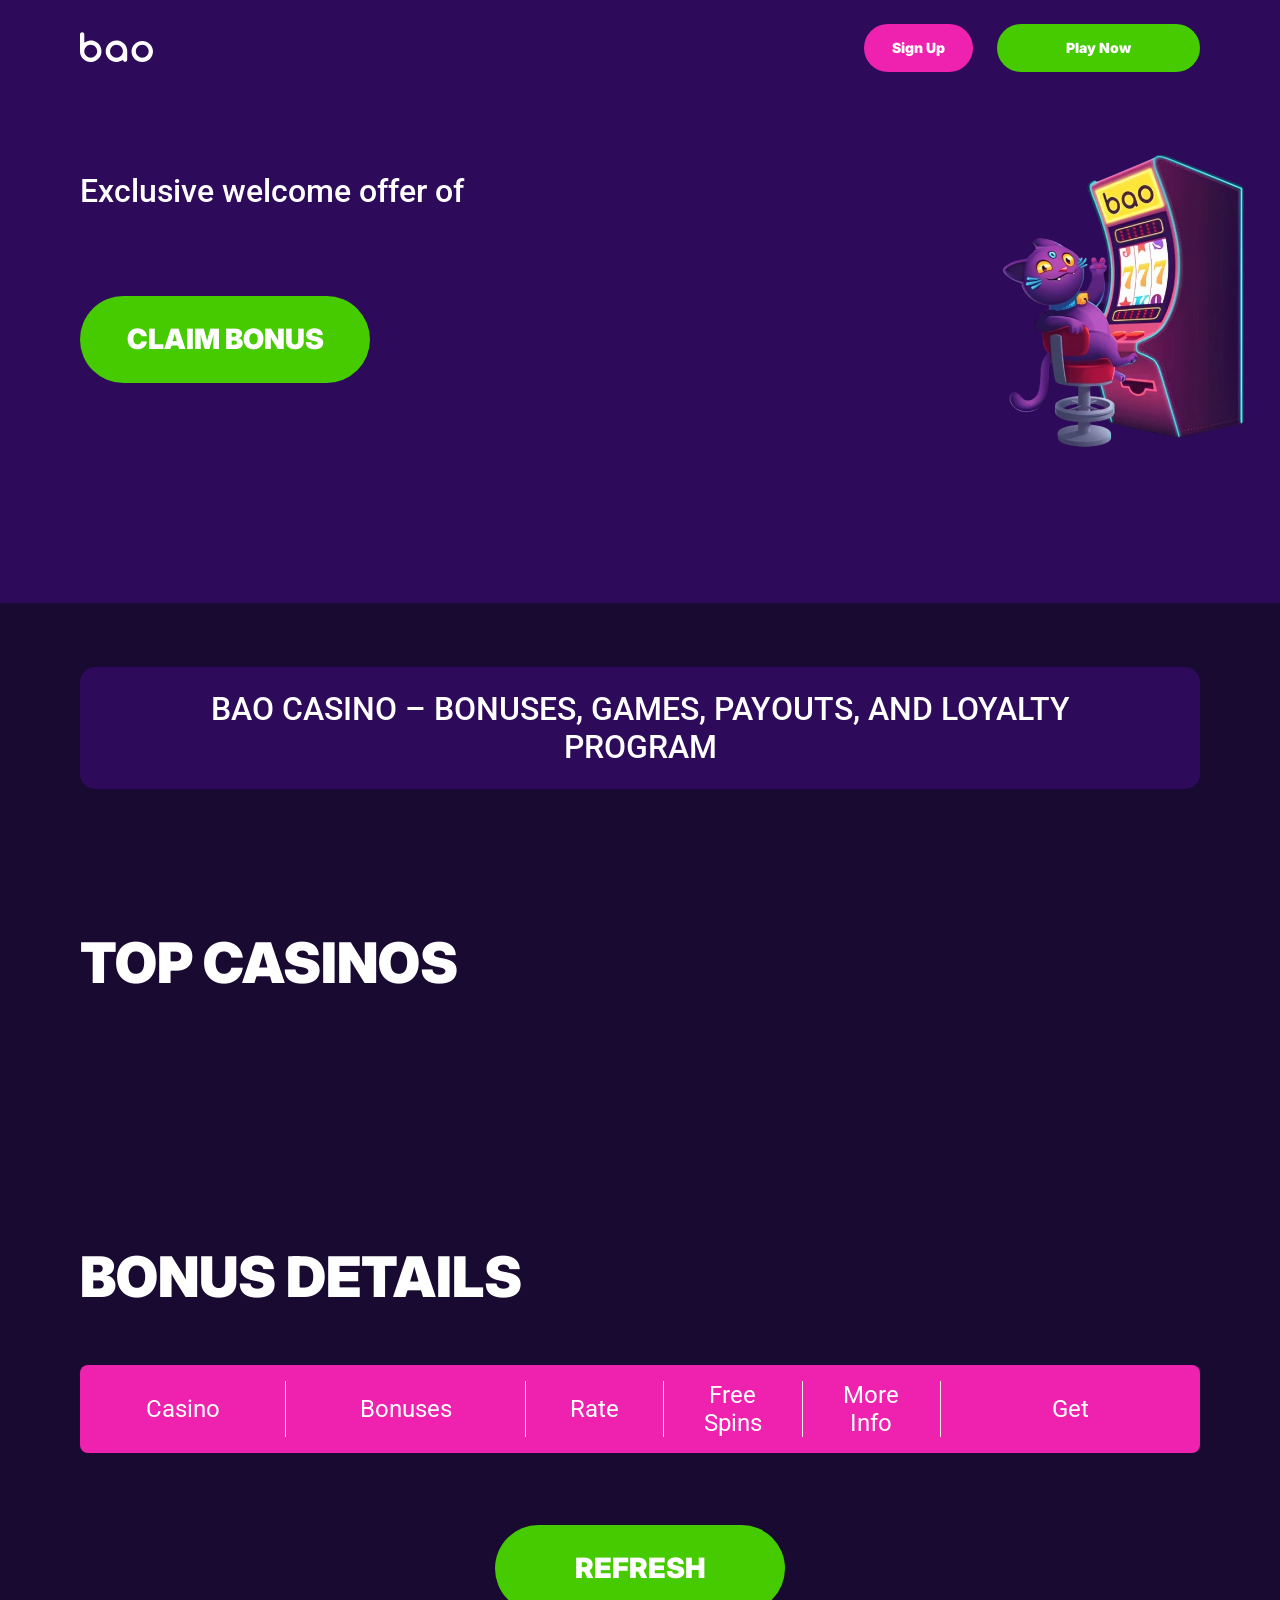
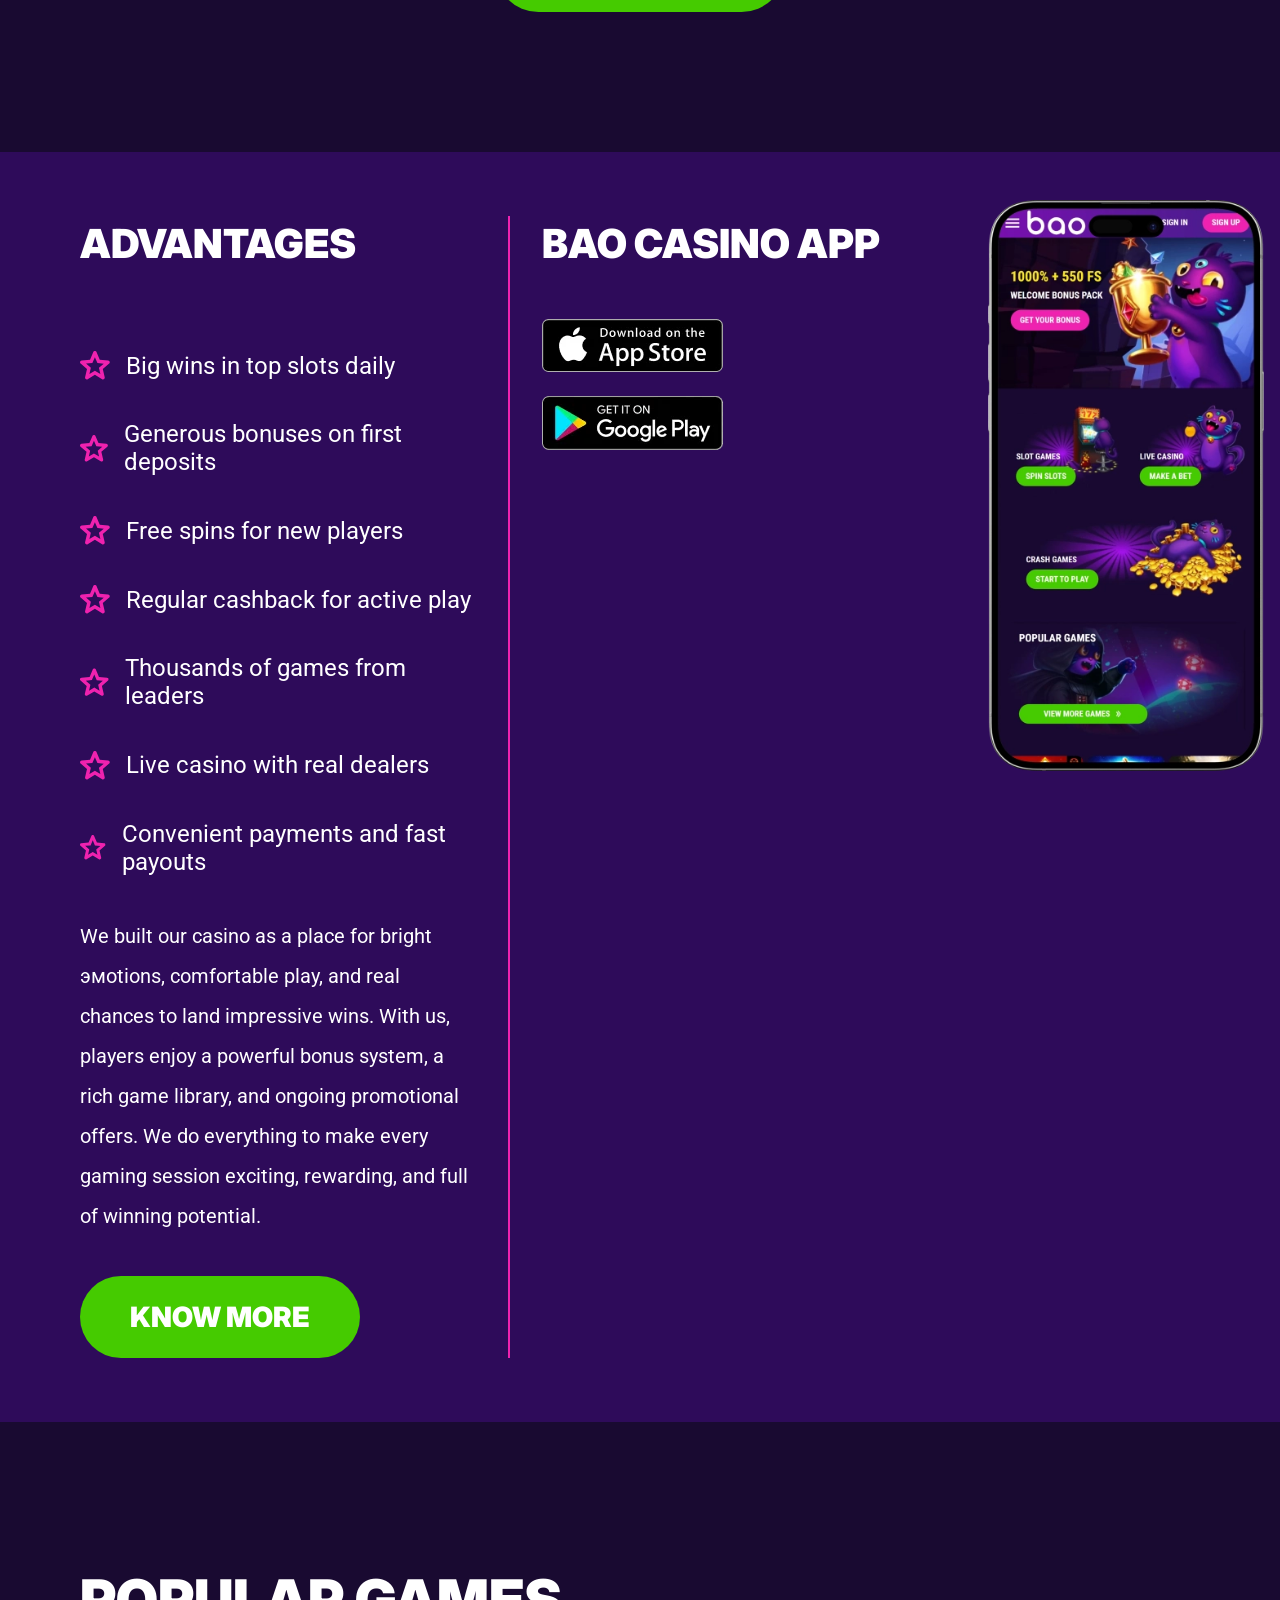
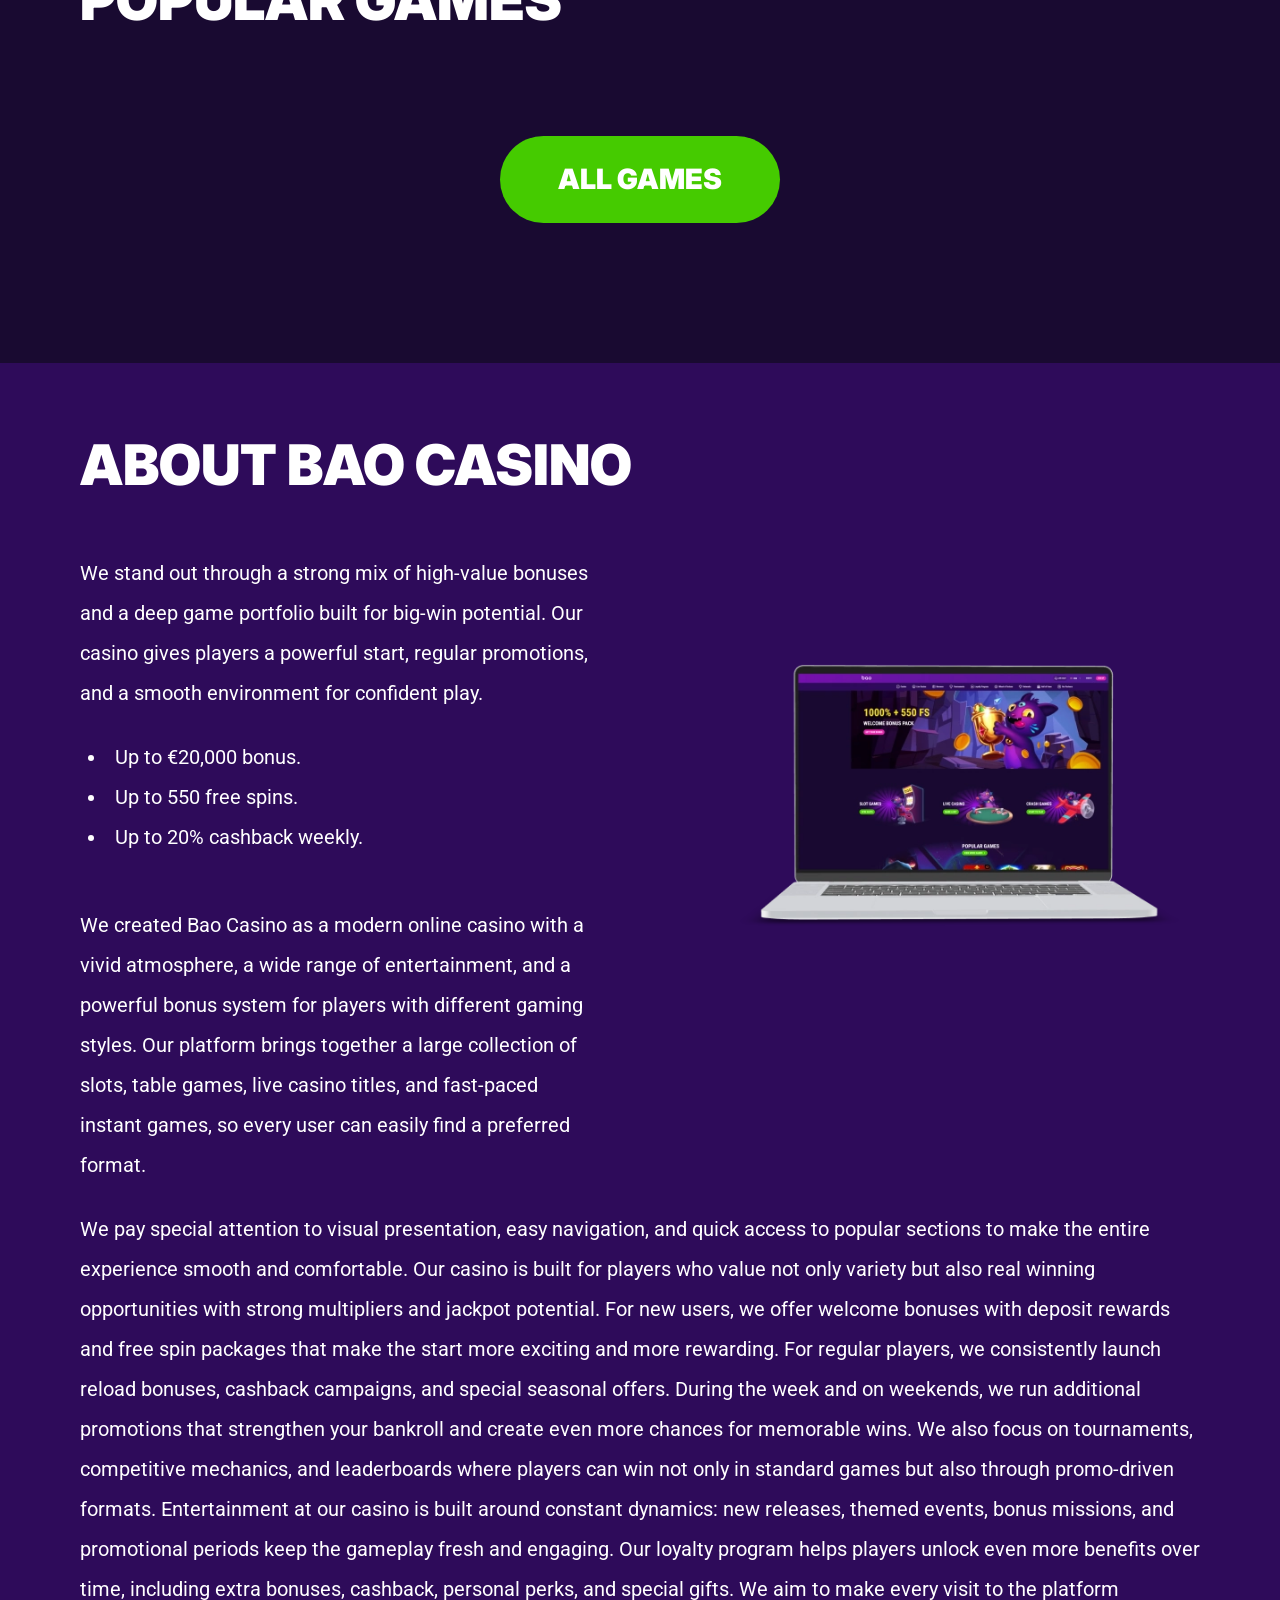
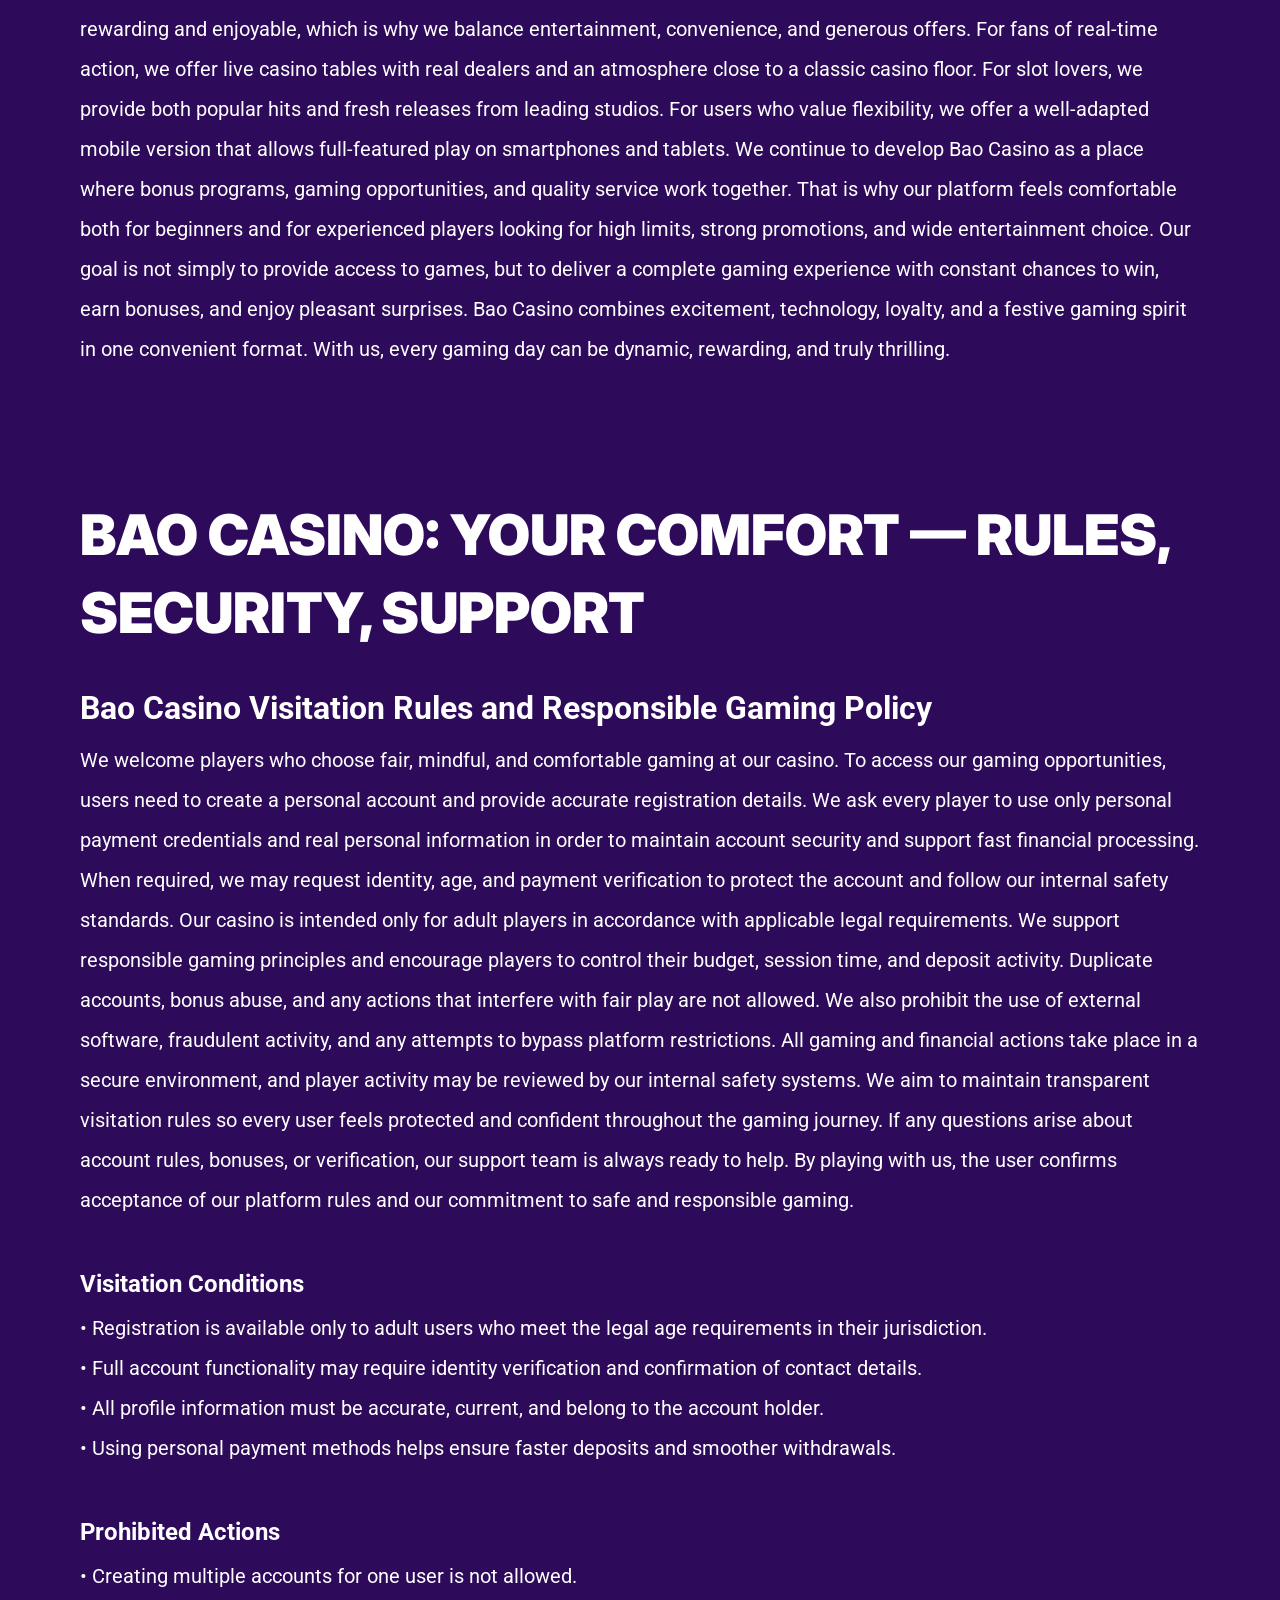
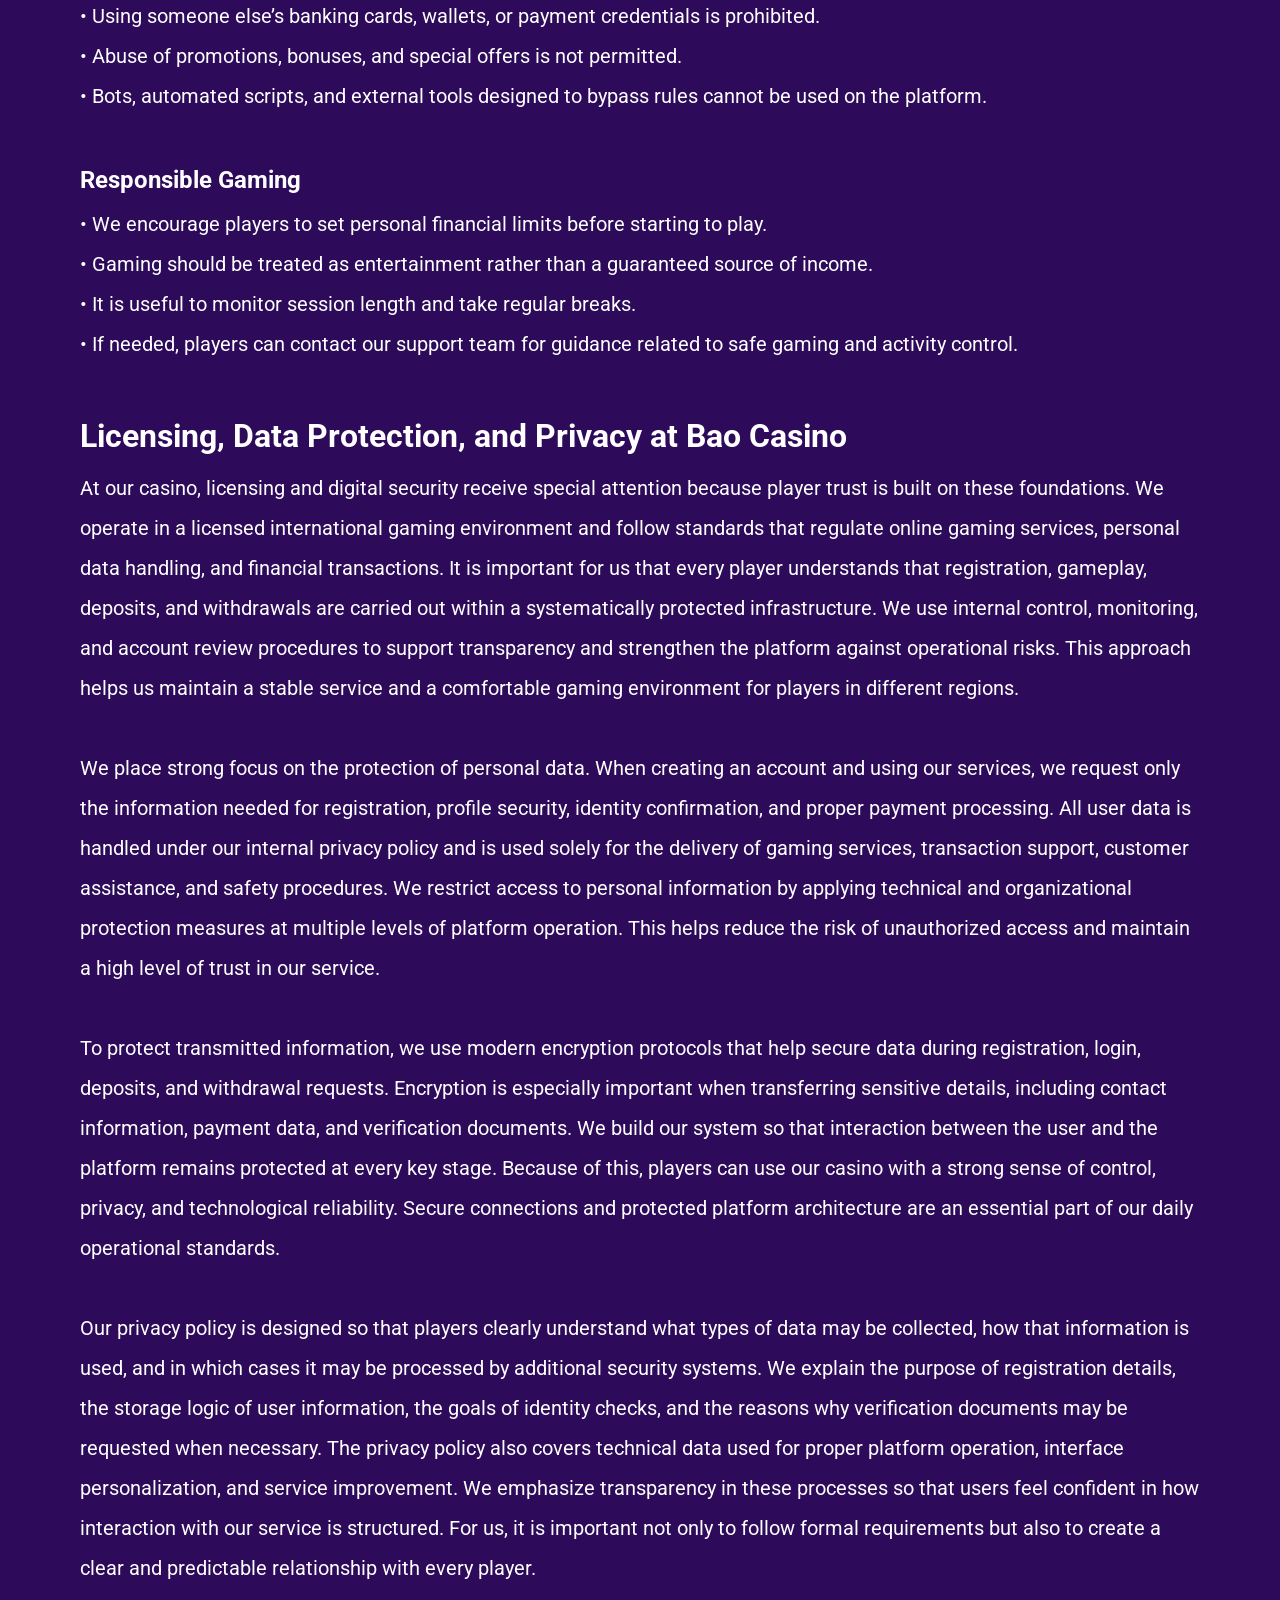
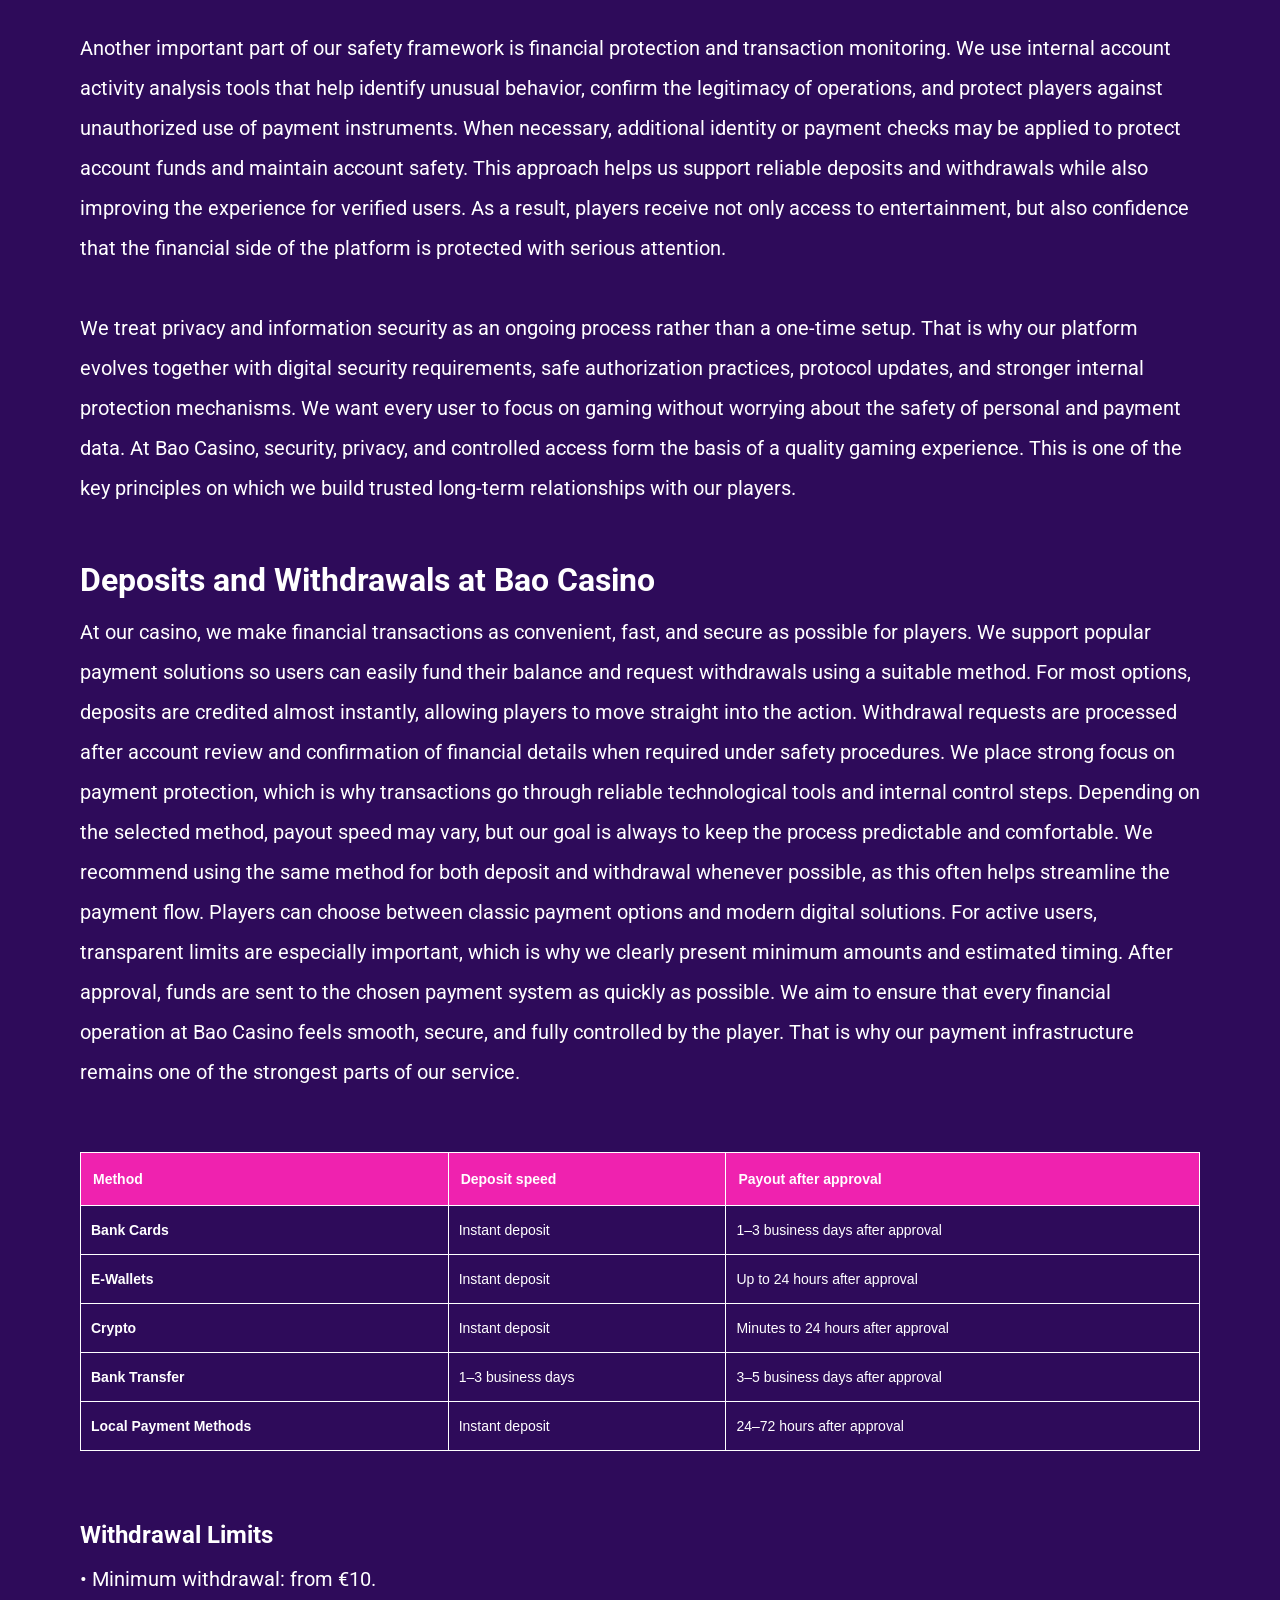
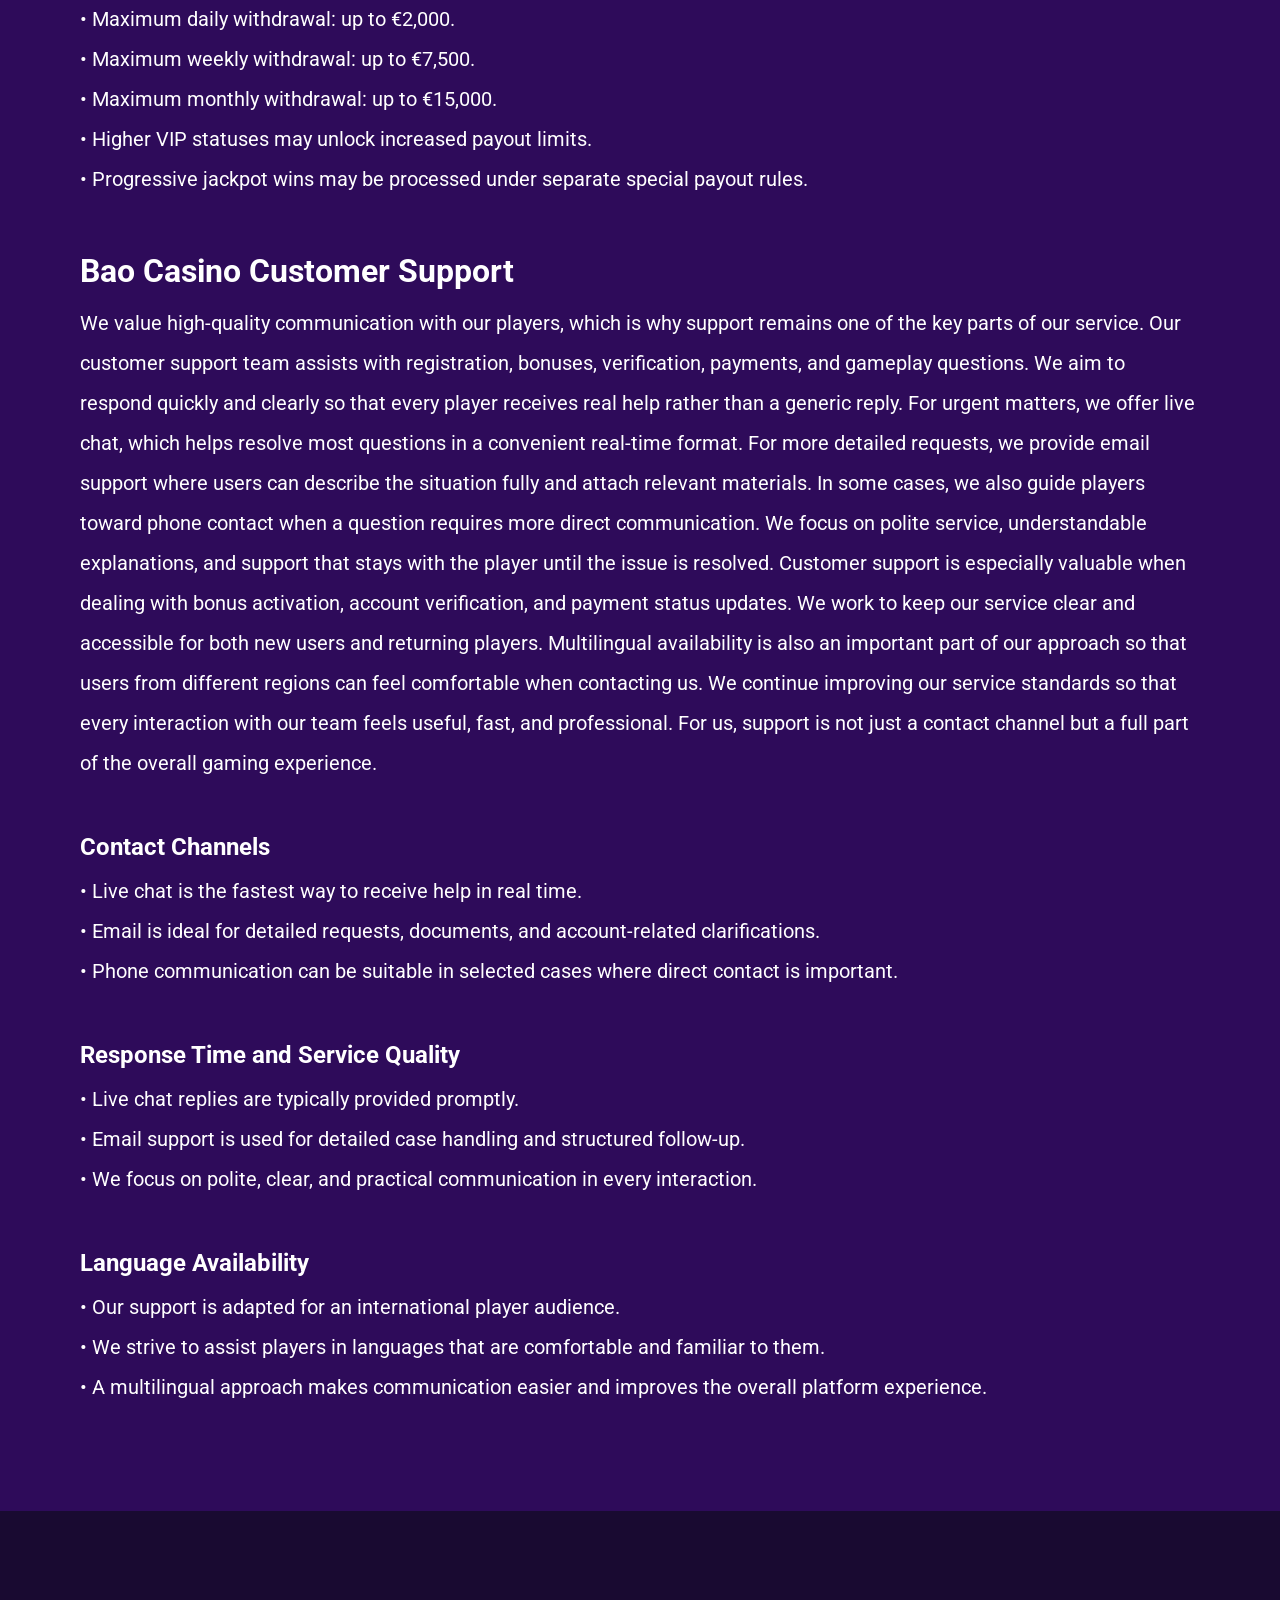
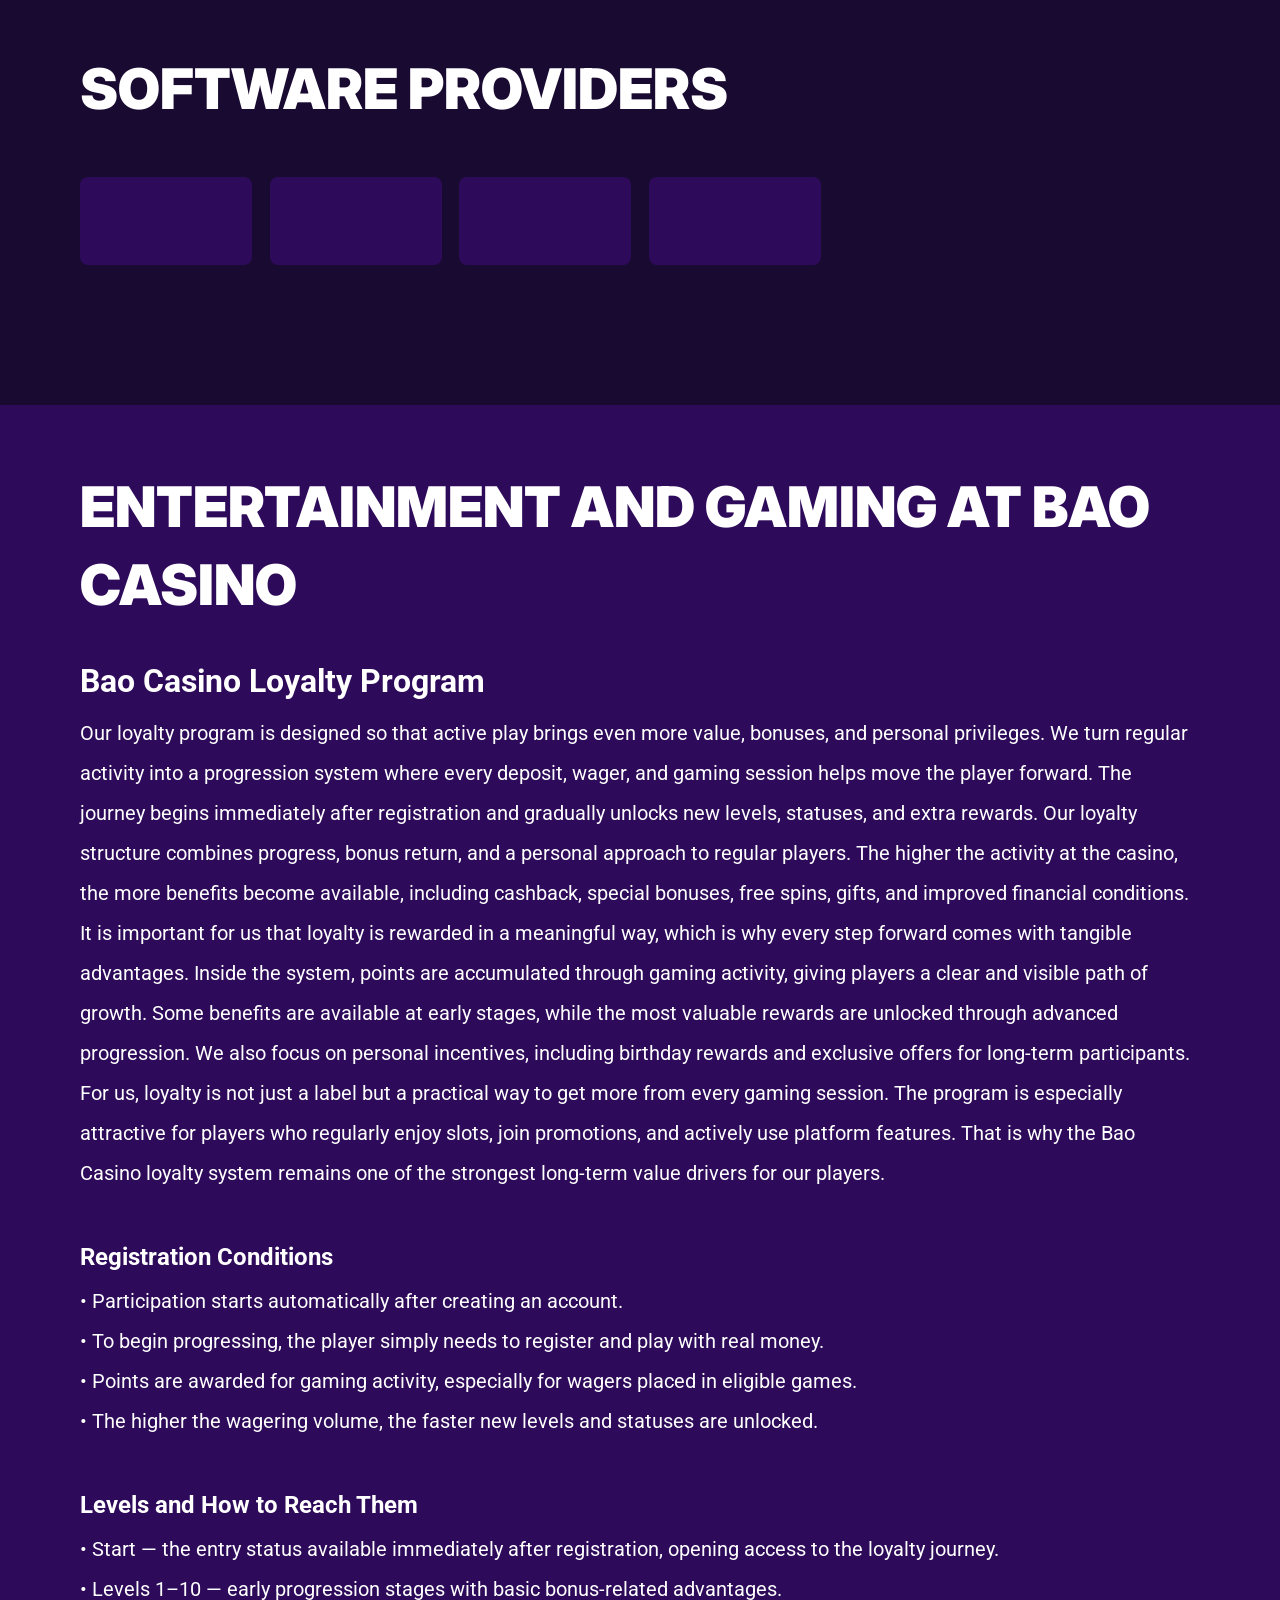
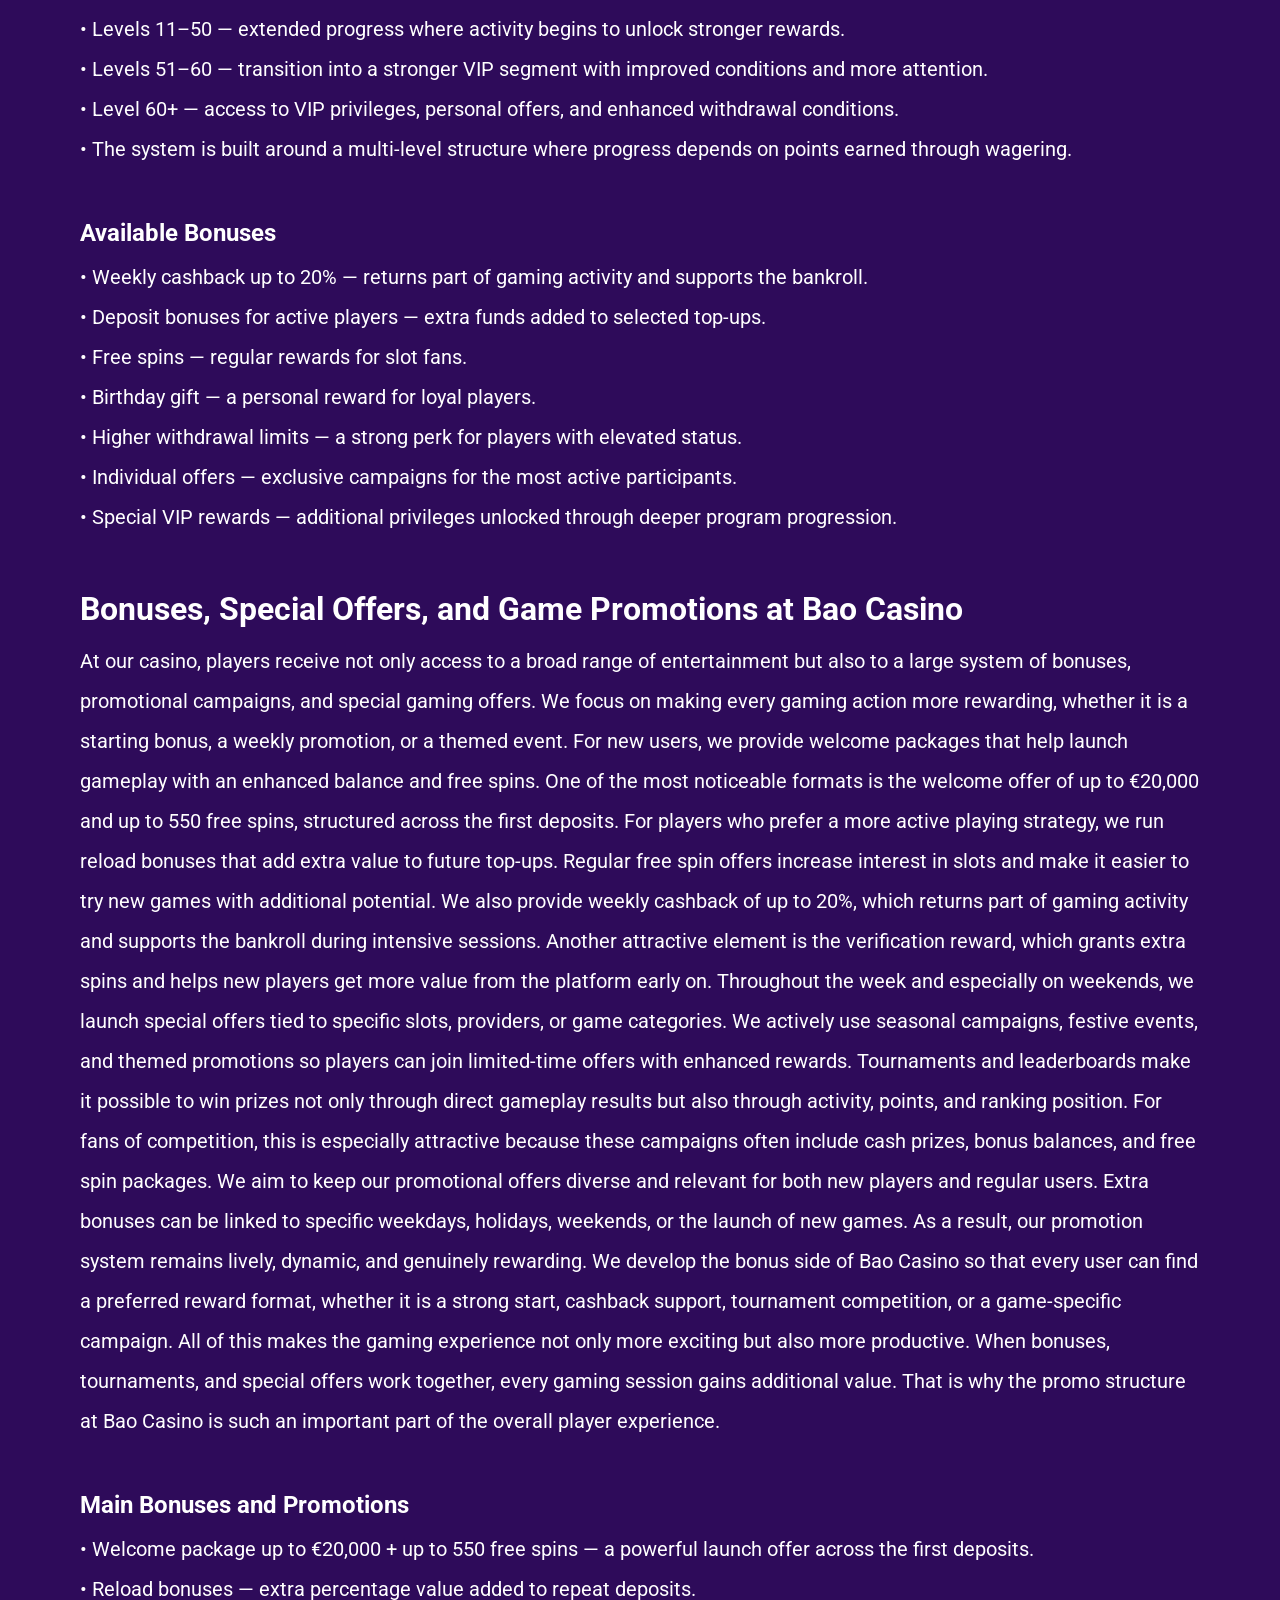
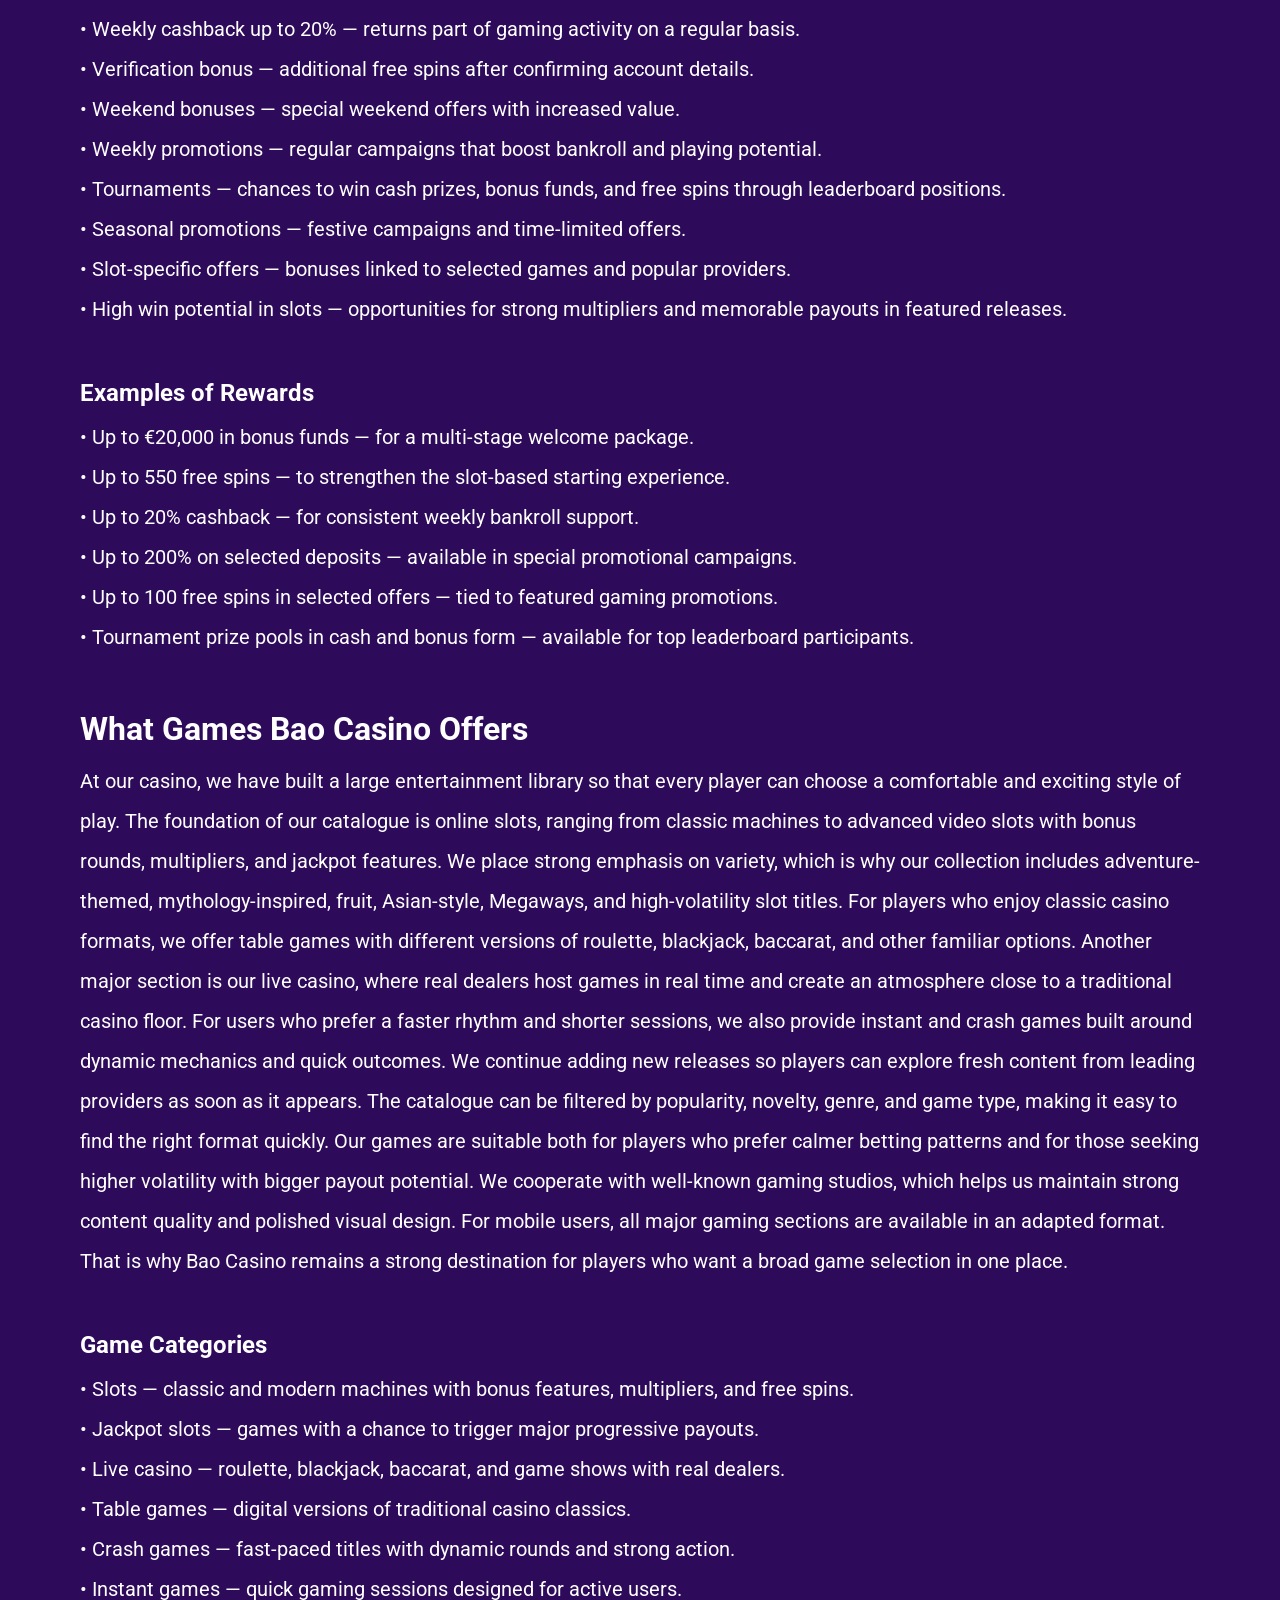
==== commit 78383008: "Site update" ====
--- a/index.html
+++ b/index.html
@@ -411,9 +411,9 @@
 <table style="width: 100%; border-collapse: collapse; margin: 20px auto; font-family: sans-serif; color: #ffffff;font-size:14px">
   <thead>
     <tr style="background-color: #EF22AF;">
-      <th style="border: 1px solid #ffffff; padding: 12px; text-align: left; color: #ffffff; font-weight: bold;">Game Type</th>
-      <th style="border: 1px solid #ffffff; padding: 12px; text-align: left; color: #ffffff; font-weight: bold;">Min Bet</th>
-      <th style="border: 1px solid #ffffff; padding: 12px; text-align: left; color: #ffffff; font-weight: bold;">Max Bet</th>
+      <th style="border: 1px solid #ffffff; padding: 12px; text-align: left; color: #ffffff; font-weight: bold;">Method</th>
+      <th style="border: 1px solid #ffffff; padding: 12px; text-align: left; color: #ffffff; font-weight: bold;">Deposit speed</th>
+      <th style="border: 1px solid #ffffff; padding: 12px; text-align: left; color: #ffffff; font-weight: bold;">Payout after approval</th>
     </tr>
   </thead>
   <tbody>
